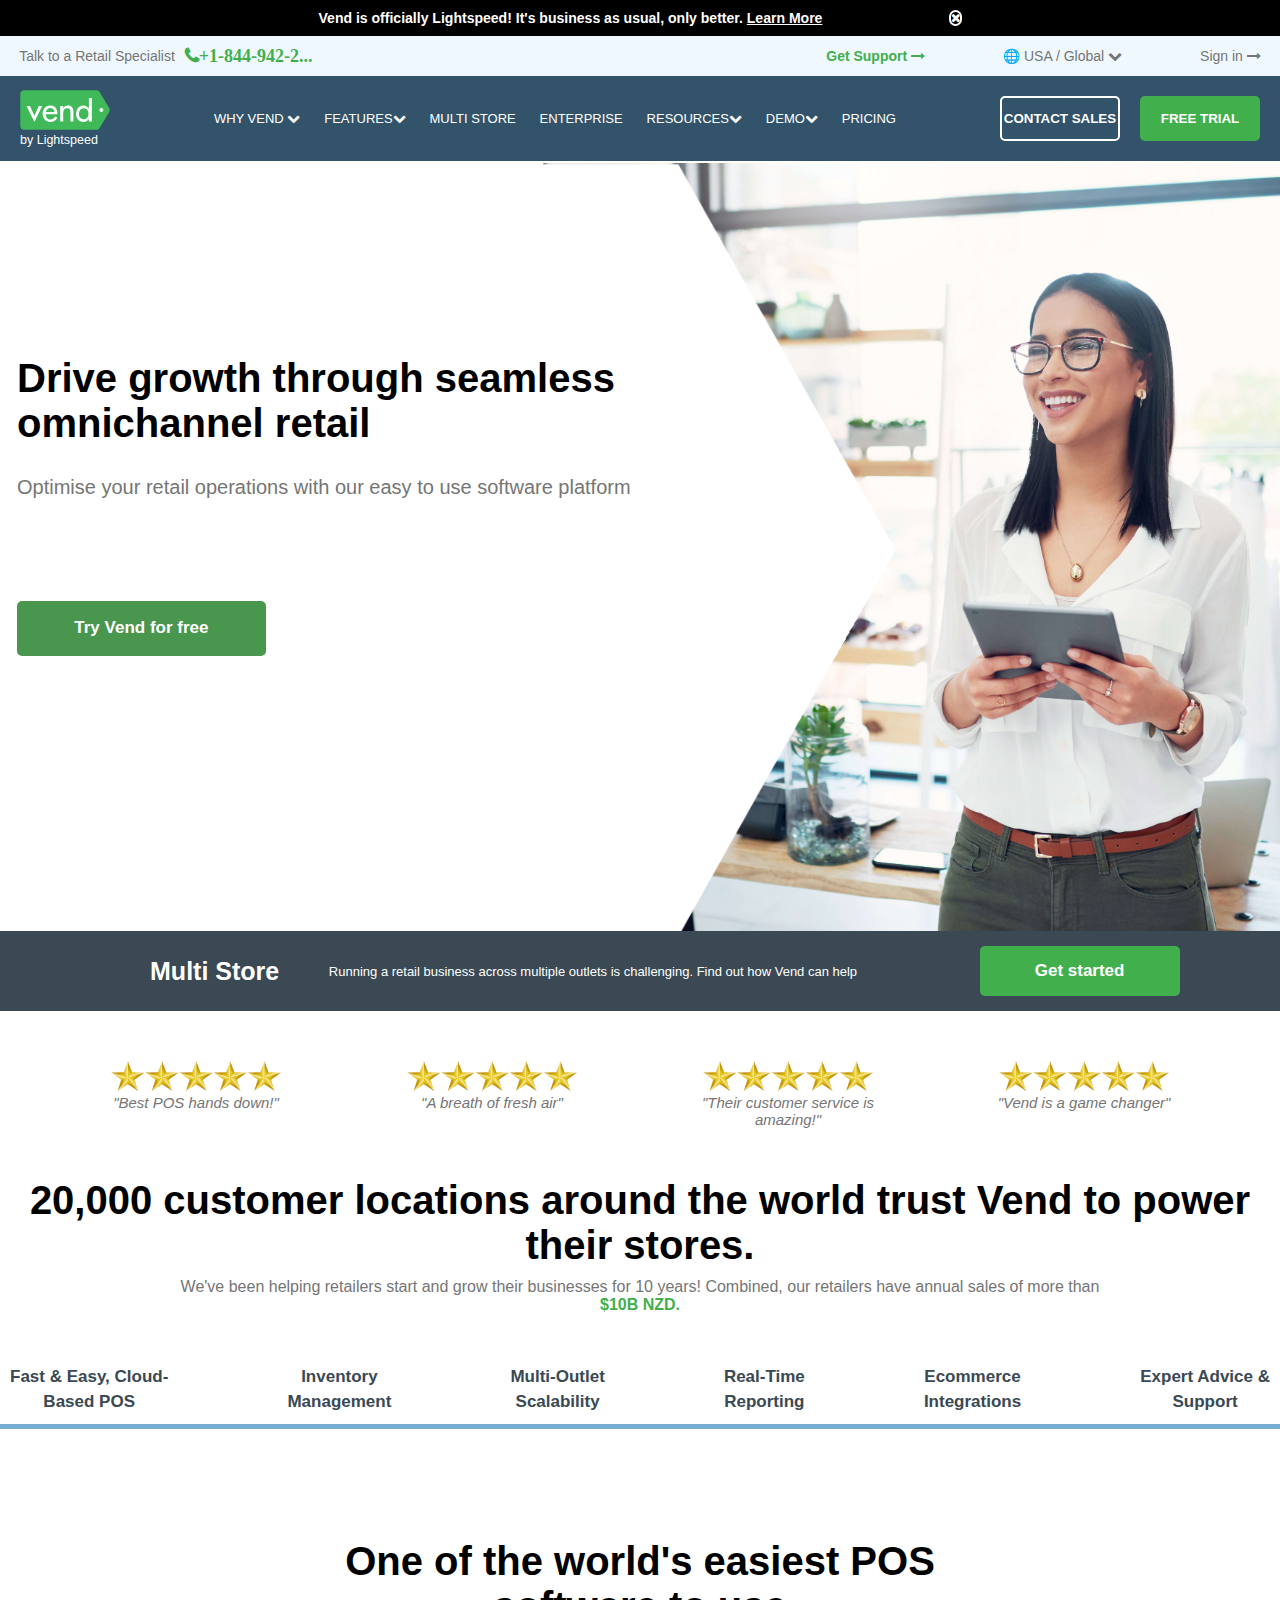
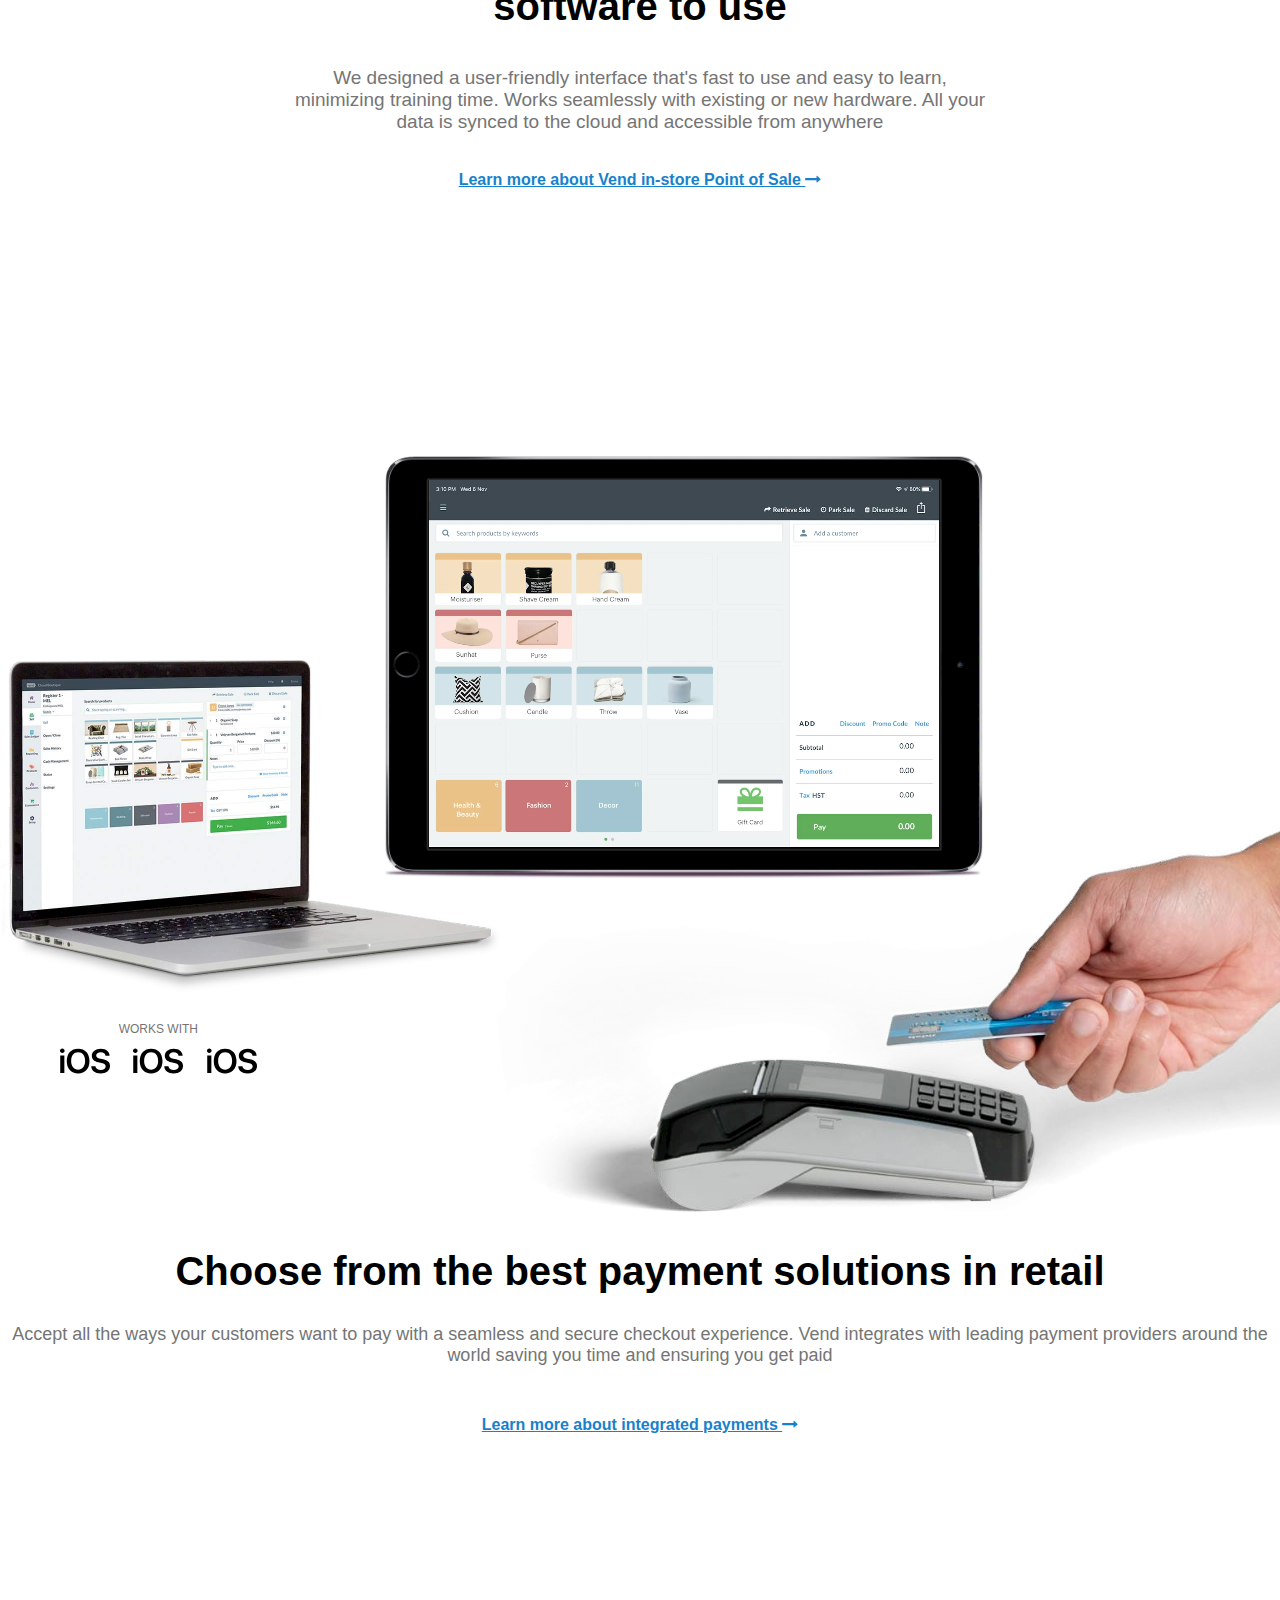
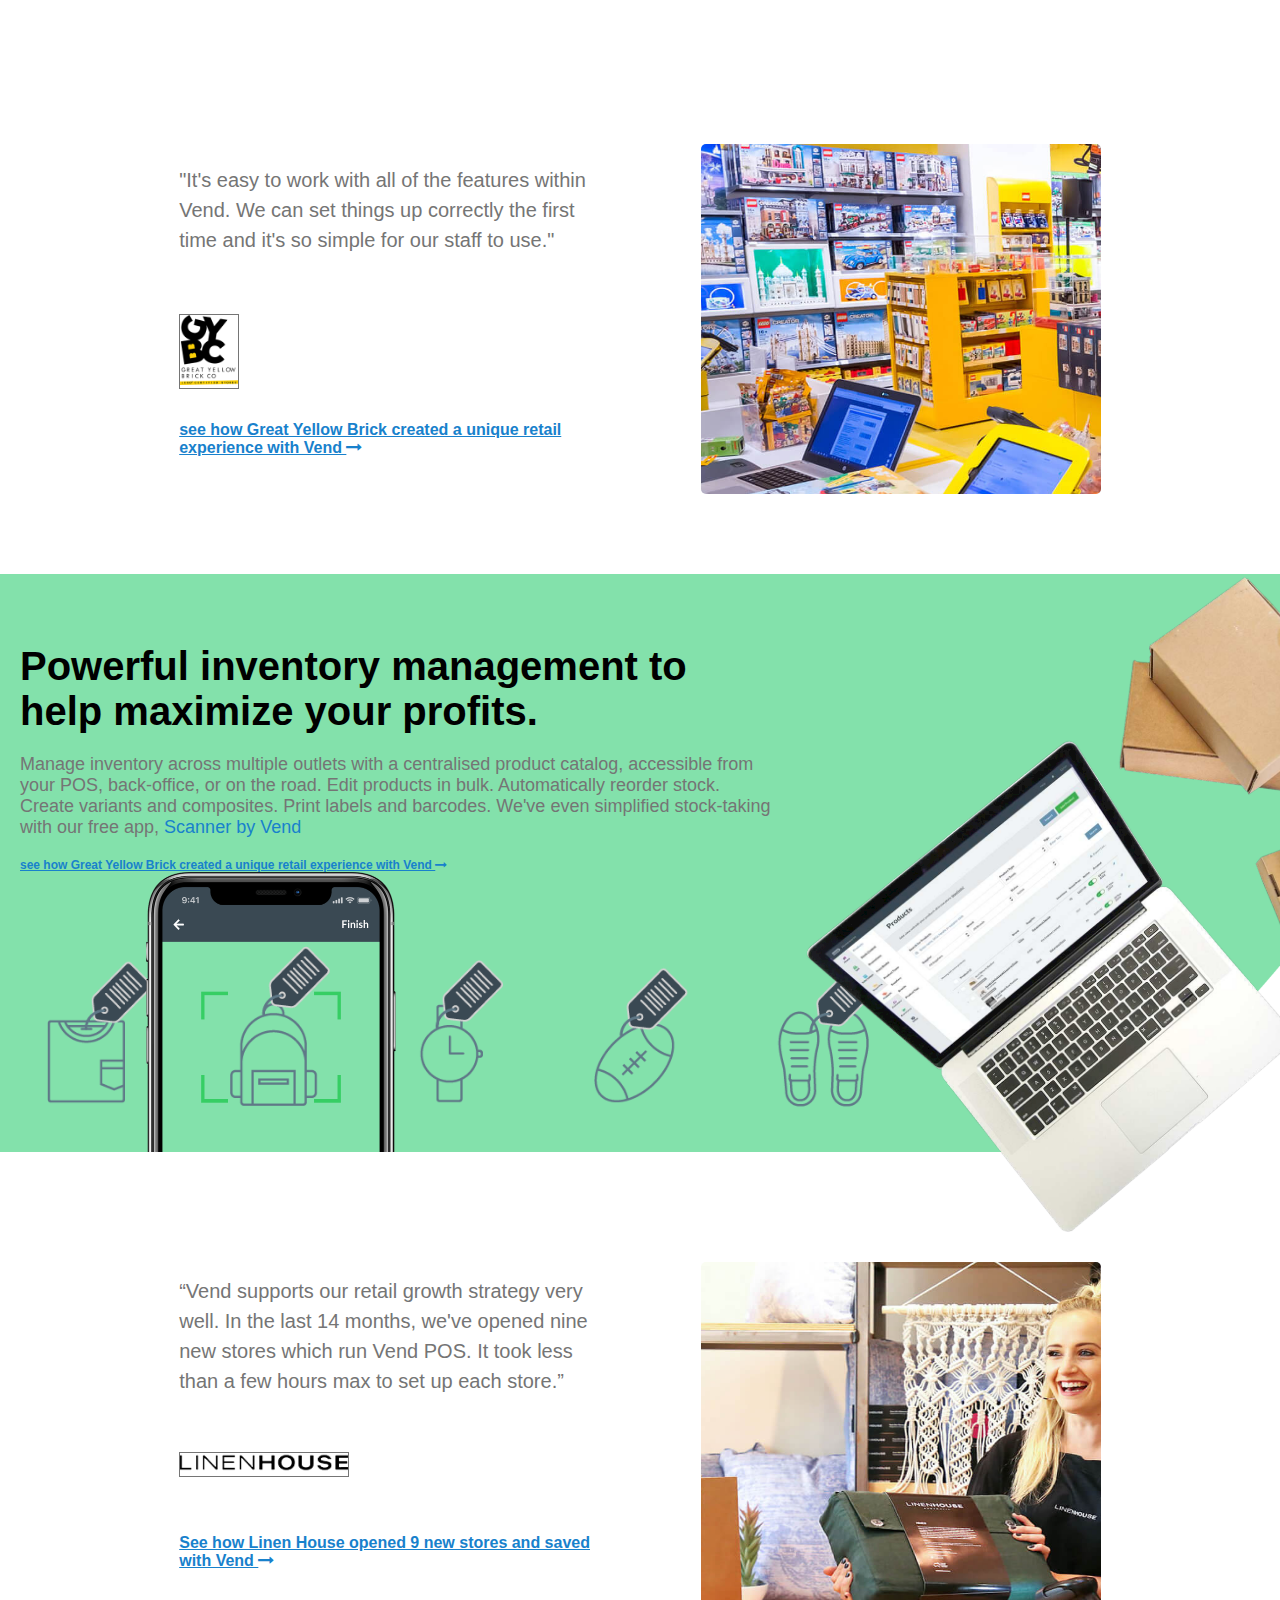
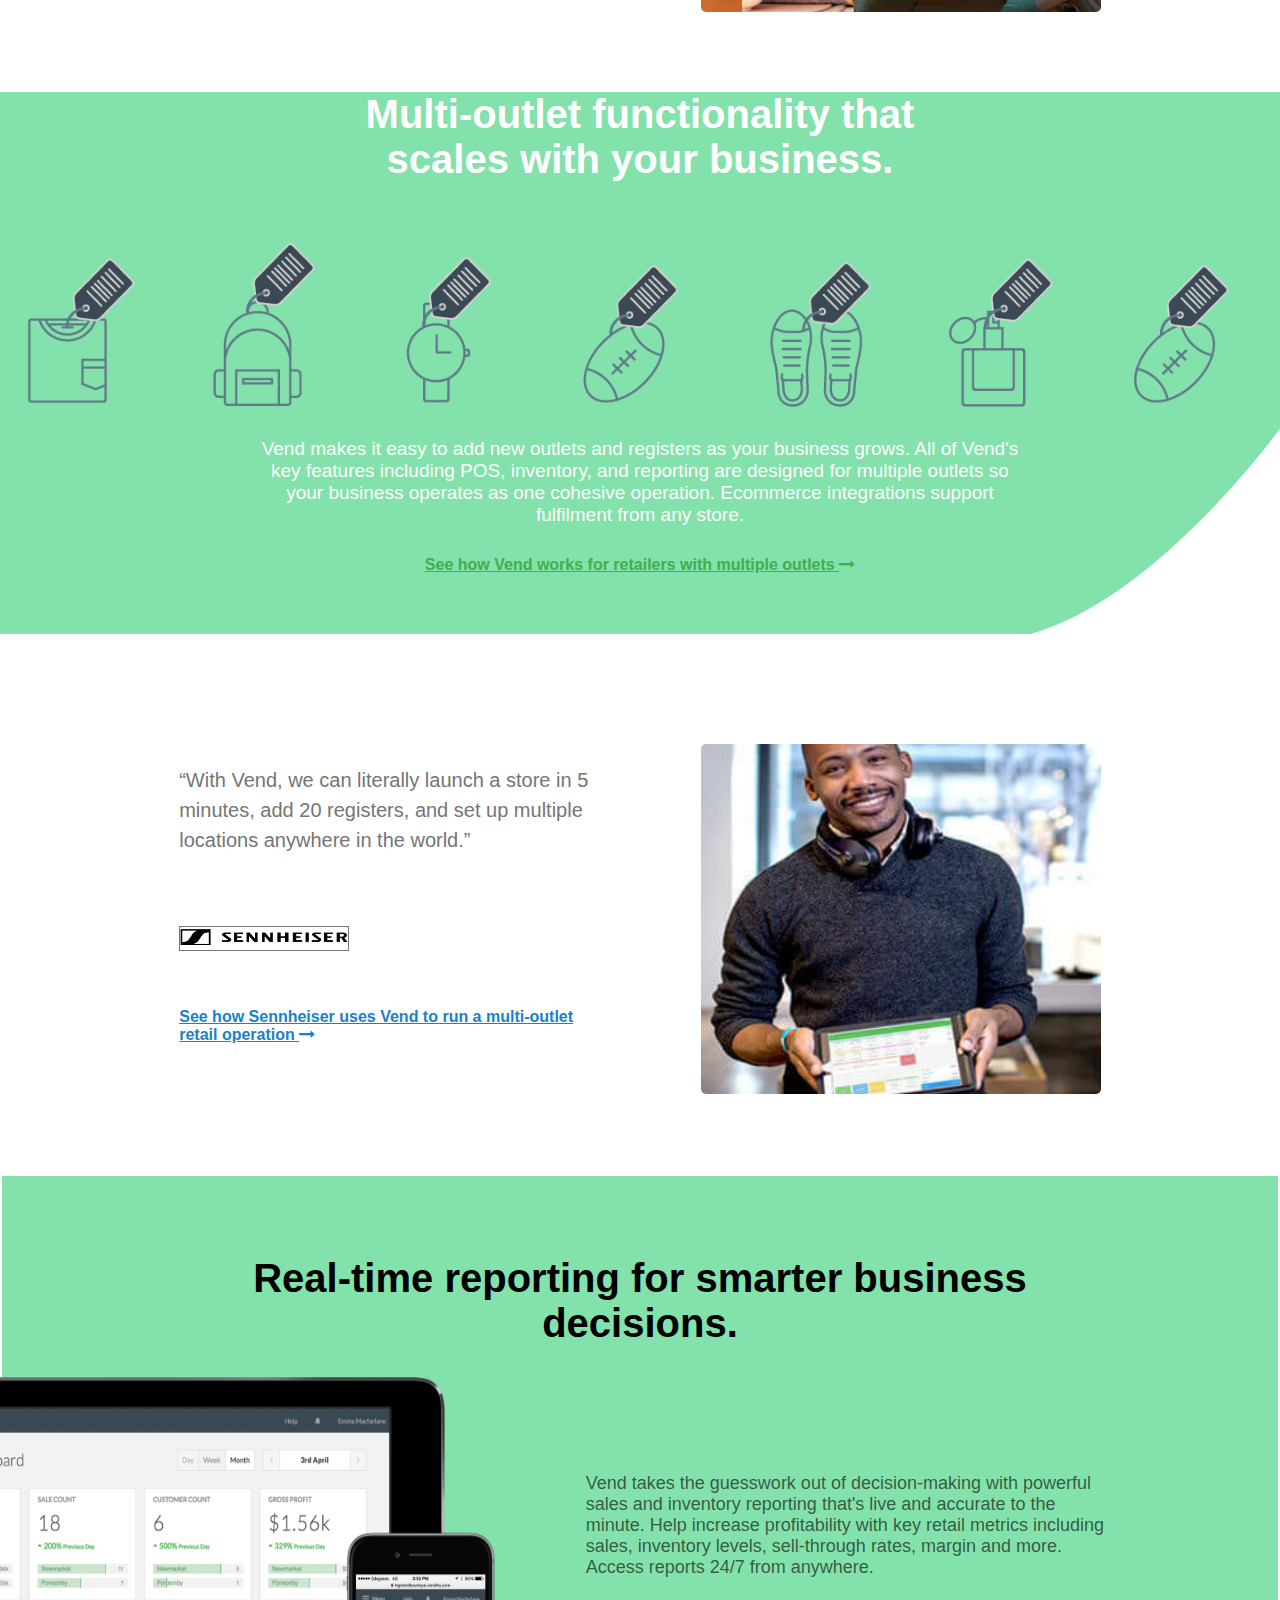
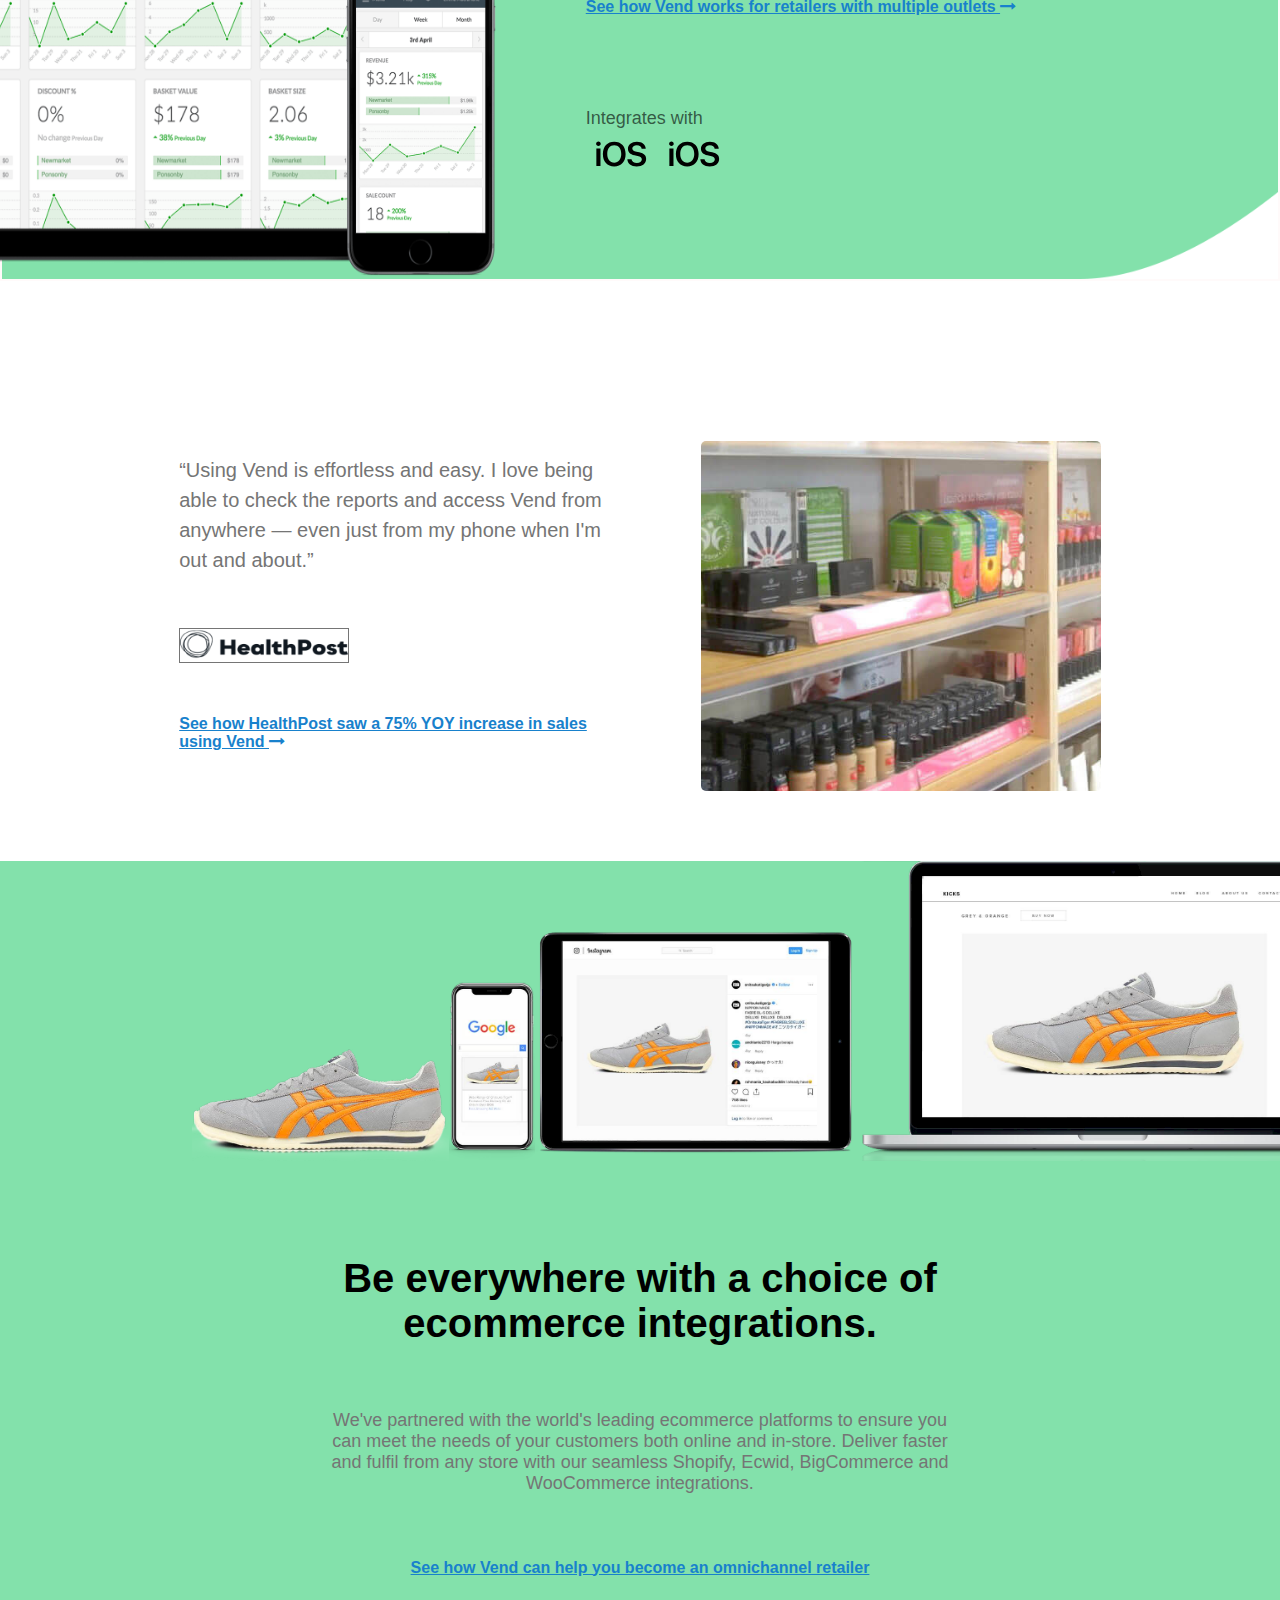
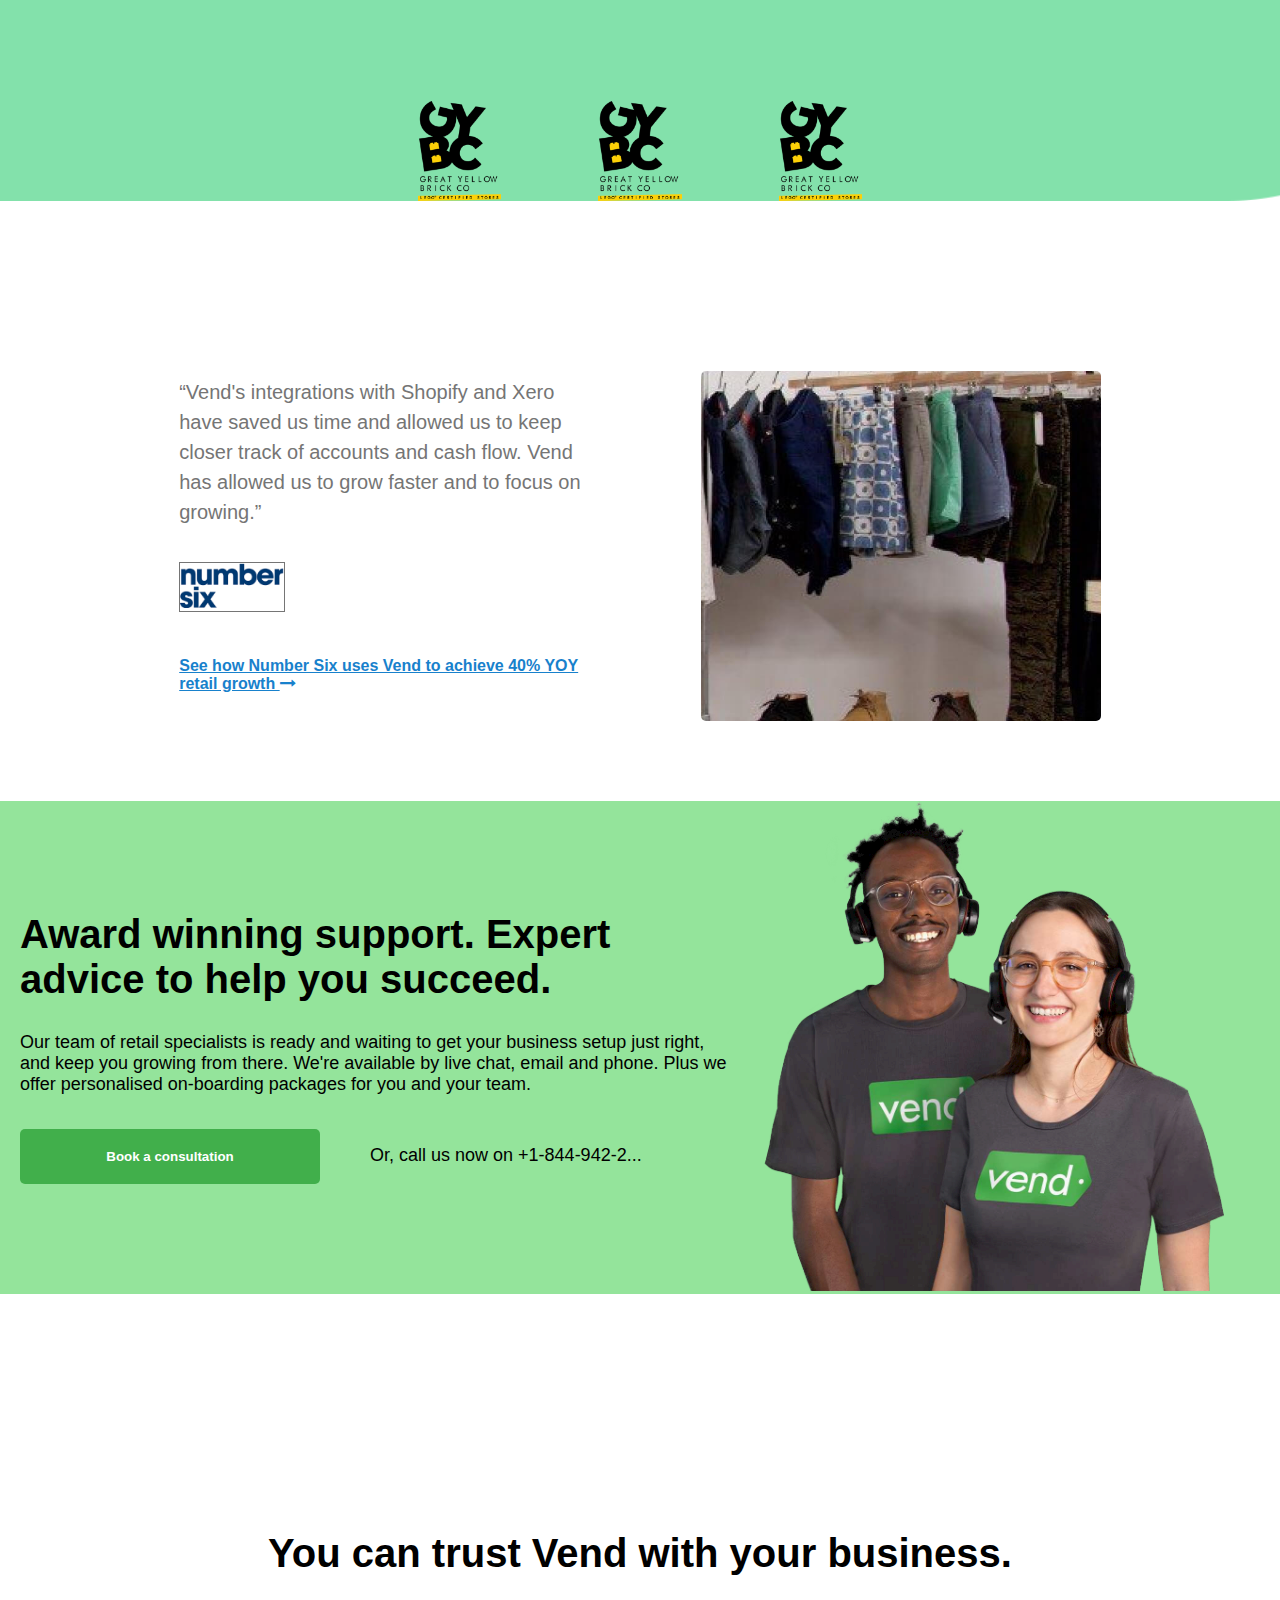
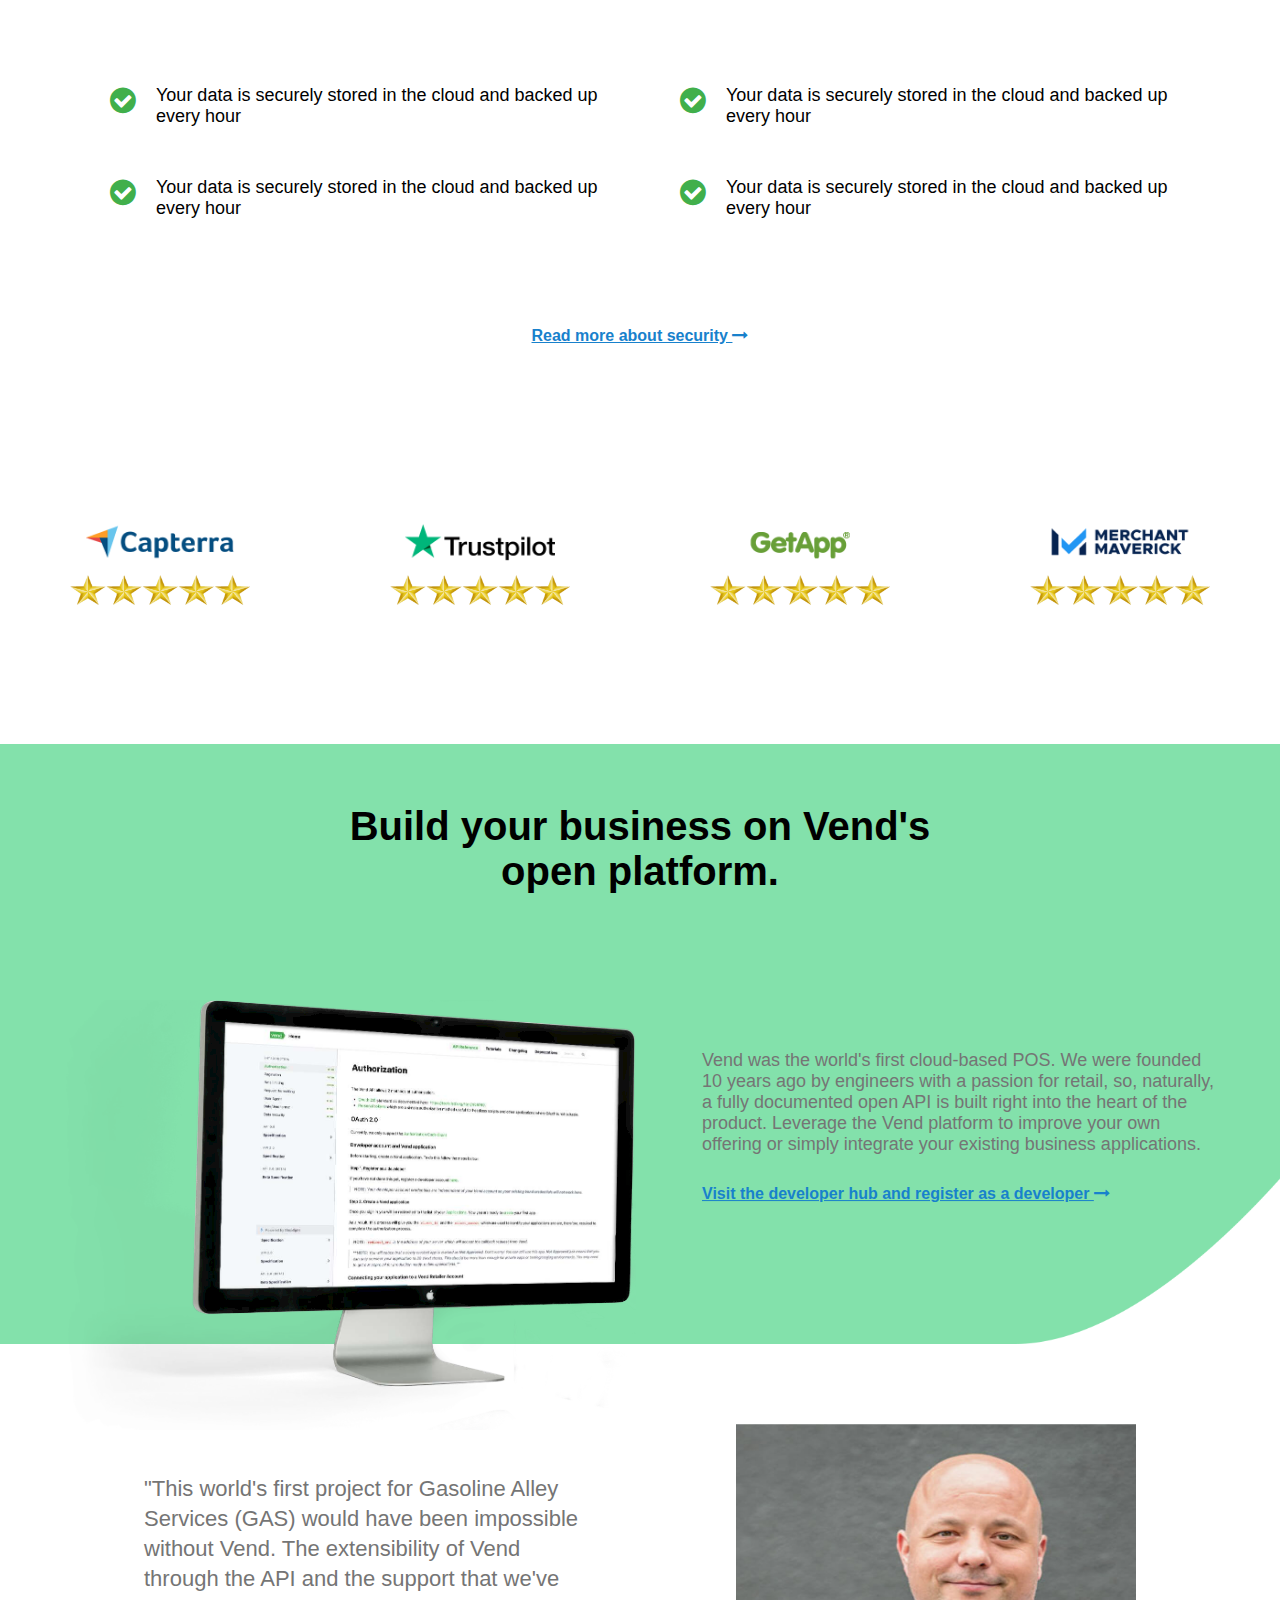
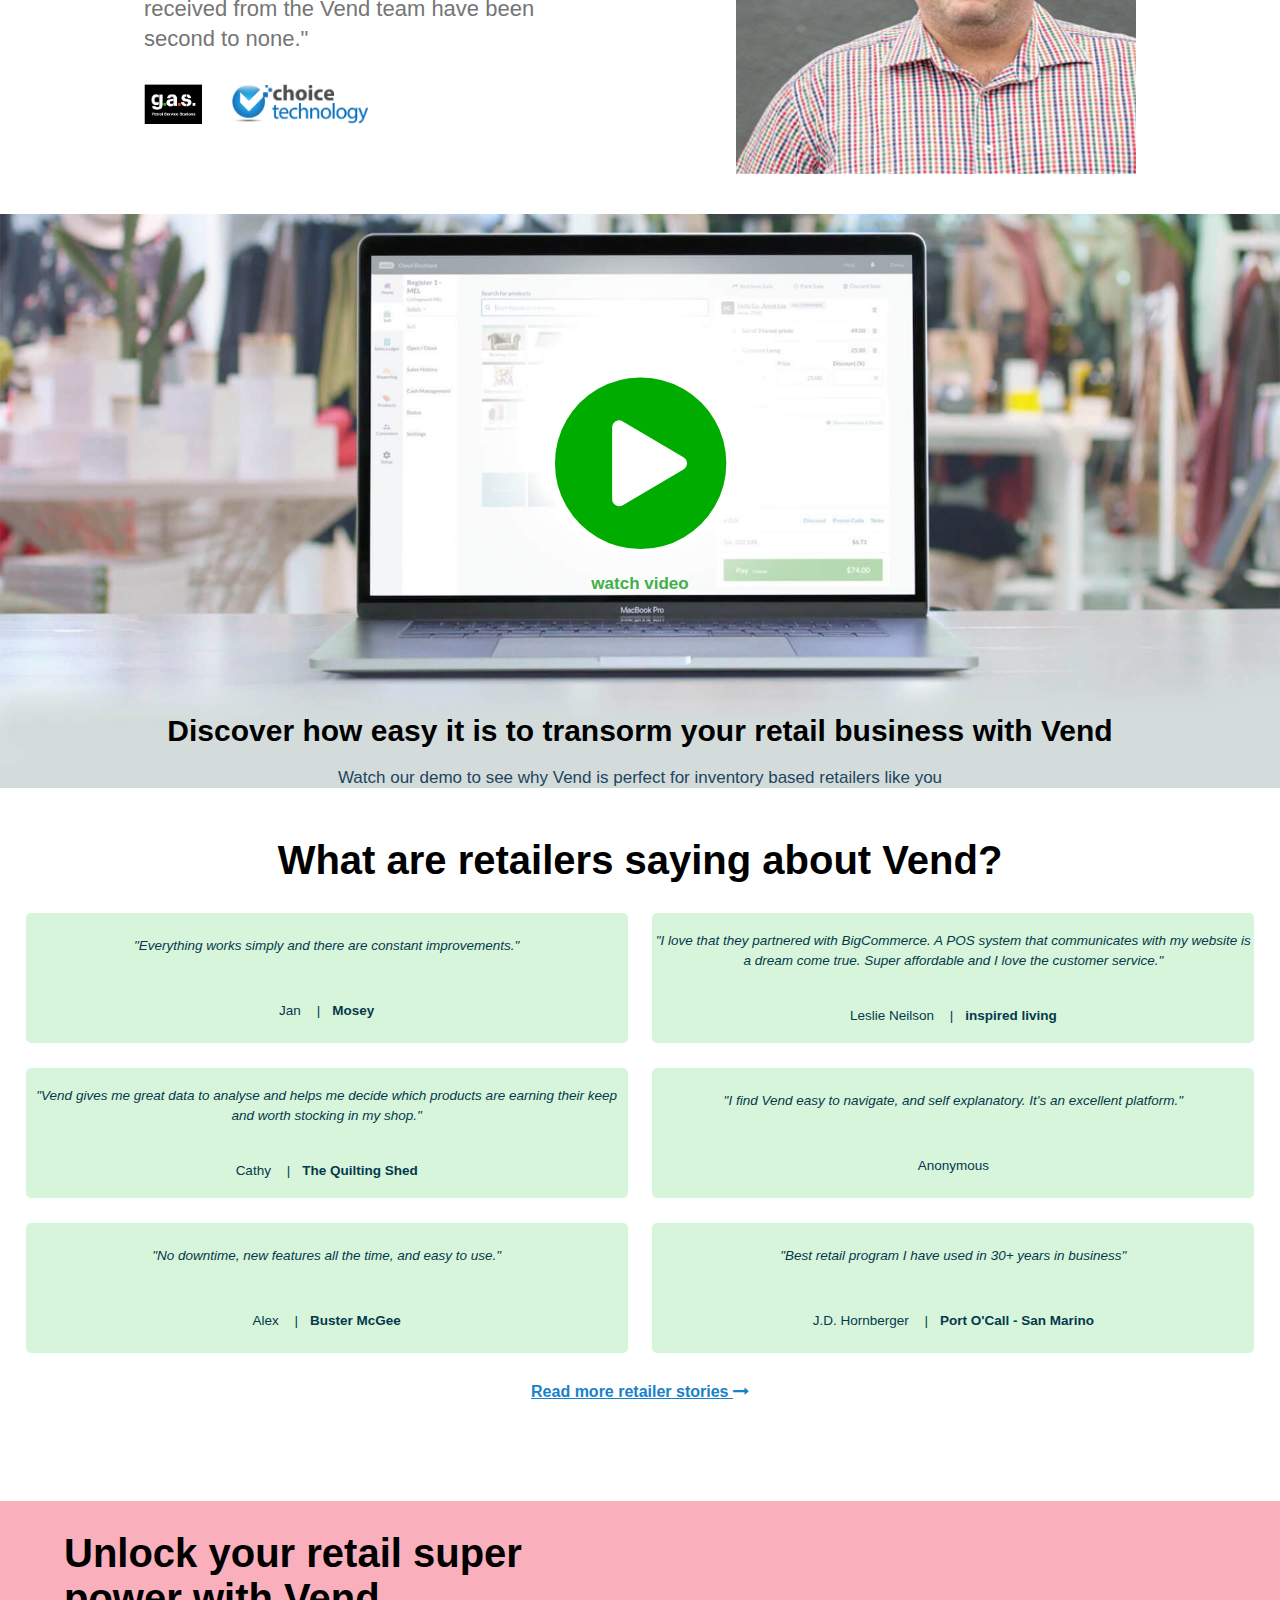
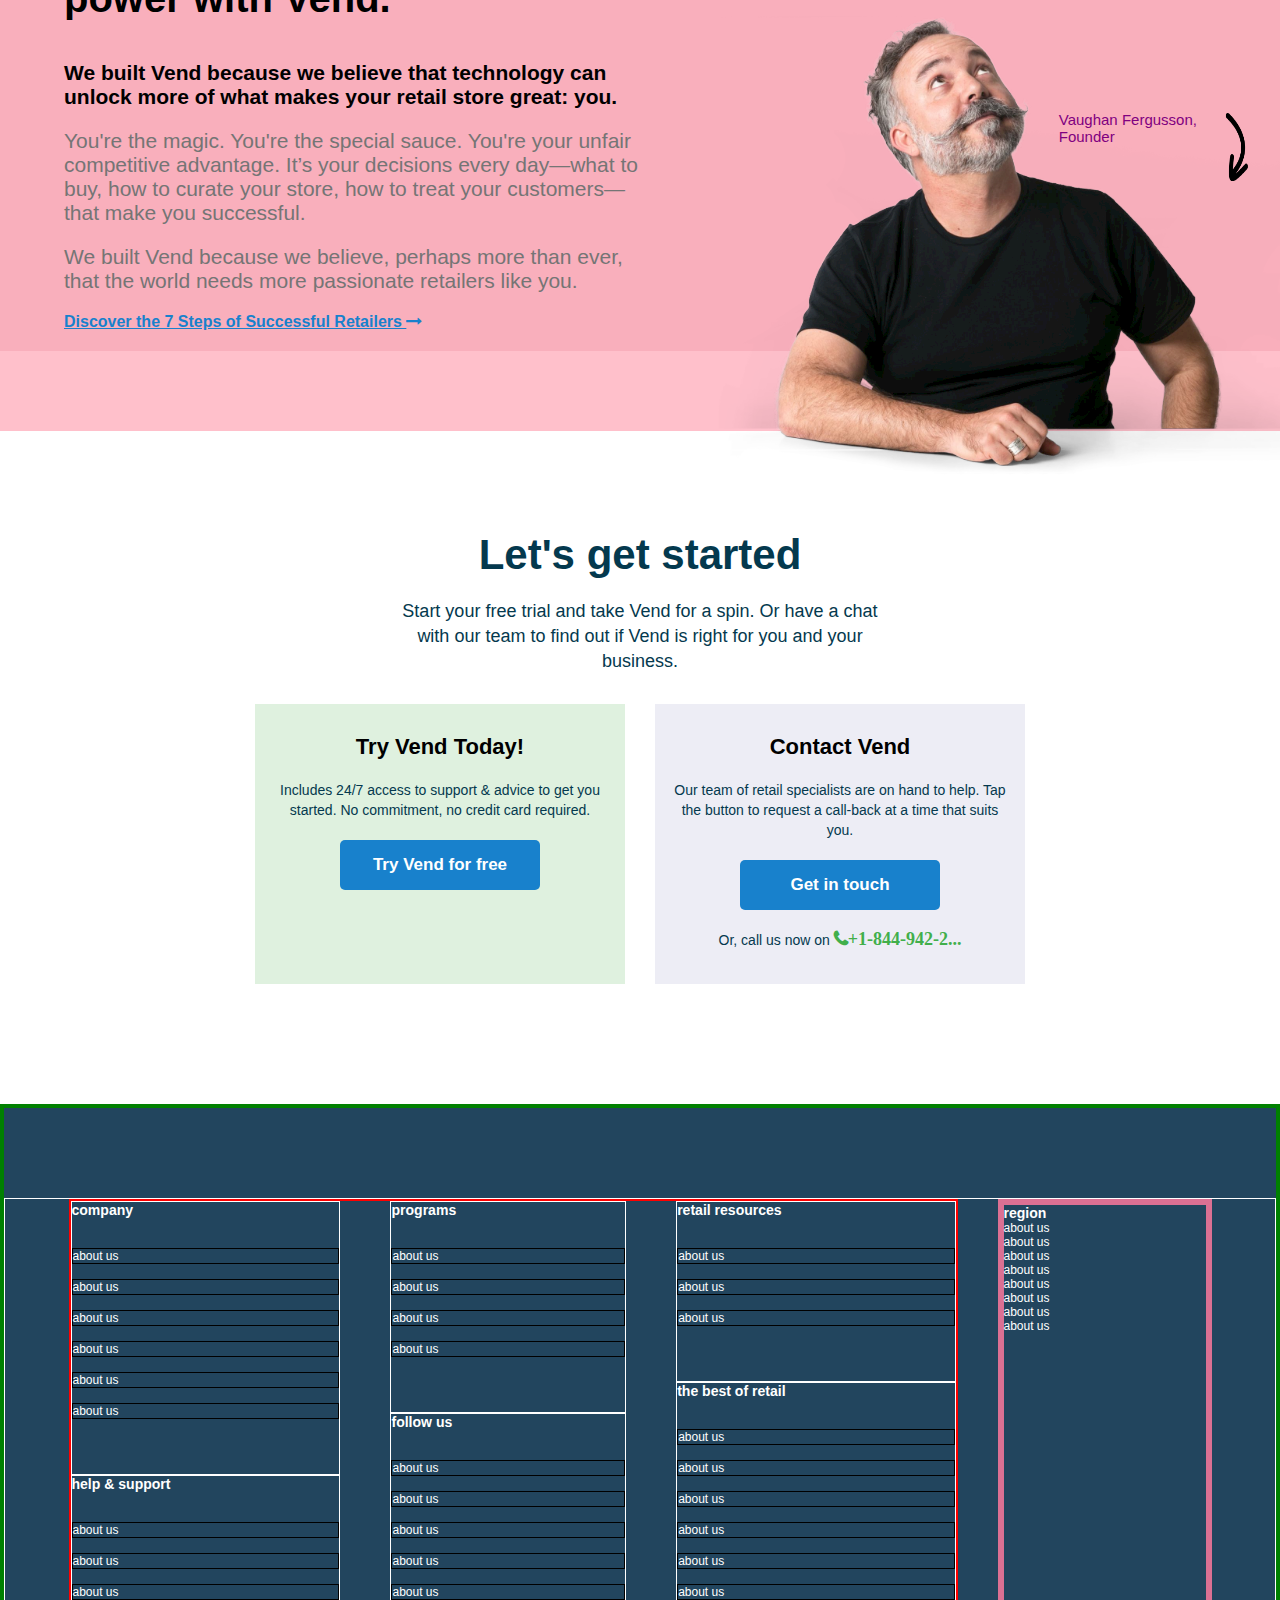
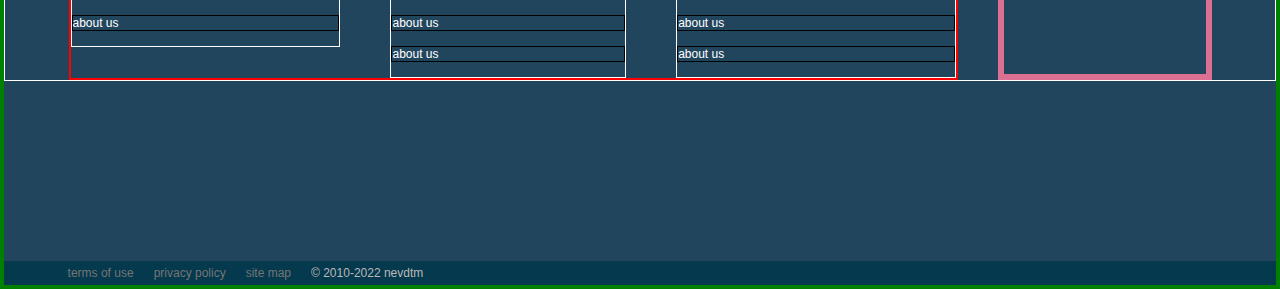
==== index.html @ 796bb03c "now commit" ====
<!DOCTYPE html>
<html>

<head>
    <meta charset="UTF-8">
    <meta name="viewport" content="width=device-width, initial-scale=1.0">

    <link rel="stylesheet" href="styles/styleMain.css">
    <link rel="stylesheet" href="styles/responsiveMain.css">
    <link rel="stylesheet" href="https://cdnjs.cloudflare.com/ajax/libs/font-awesome/4.7.0/css/font-awesome.min.css">
    <title>Don Khan | Vendhq</title>
</head>

<body>
    <main>
        <header>
            <div id="black-note">
                <div>
                    <h3> Vend is officially Lightspeed! It's business as usual, only better. <a href="https://www.vendhq.com/lightspeed">Learn More</a></h3>
                </div>
                <i class="fa fa-times" aria-hidden="true"></i>
            </div>
            <section id="head">
                <div class="head-left">
                    <p>Talk to a Retail Specialist</p>

                    <a class="call" onclick="showNumb()"><i class="fa fa-phone">+1-844-942-2...</i></a>
                </div>

                <div class="head-right">
                    <a id="get-support" href="https://support.vendhq.com/hc/en-us" target="_blank">Get
                        Support <i class="fa fa-long-arrow-right"></i></a>

                    <div>
                        <div>
                            <p id="click" onclick="reveal()">&#127760; USA / Global <i class="fa fa-chevron-down"></i>
                            </p>
                        </div>

                        <div id="choose" class="dropmenu">
                            <ul>
                                <a href="https://www.vendhq.com/?_pcc=us-zWlSkuMRUDEC"><li><span>&#127760;</span>USA/Global</li></a>
                                <li><img src="/images/icons/Flag_of_Australia.svg">Australia</li>
                                <li><img src="images/icons/Flag_of_New_Zealand.svg">New Zealand</li>
                                <li><img src="images/icons/Flag_of_South_Africa.svg">South Africa</li>
                                <li><img src="images/icons/Flag_of_the_United_Kingdom.svg">United Kingdom</li>
                                <li><span><i class="fa fa-globe"></i></span> Asia</li>
                            </ul>
                        </div>
                    </div>
                    <a href="https://secure.vendhq.com/signin/?_ga=2.86472664.1552073229.1653922252-1351299249.1653922252"
                        target="_blank" class="sign-in">Sign in <i class="fa fa-long-arrow-right"></i></a>

                </div>

            </section>

            <nav>
                <div id="nav-main">
                    <a href="#" class="logo-space">
                        <div>
                            <img src="images/icons/Vend_(software)_logo.svg" alt="logo" class="logo" height="40px">
                            <p class="logo-p">by Lightspeed</p>
                        </div>
                    </a>

                    <div id="nav-middle">
                        <ul>
                            <div>
                                <div>
                                    <li id="nav-drop" onclick="openNav1()">why vend <i
                                            class="fa fa-chevron-down rotate"></i></li>
                                </div>

                                <div id="nav-list-1" class="nav-drop-list">
                                    <h3>benefits</h3>
                                    <ol>
                                        <li>Why Choose Vend</li>
                                        <li>The 7 steps to Retail Success</li>
                                        <li>Customer Case Studies</li>
                                    </ol>

                                    <h3>your business type</h3>
                                    <ol>
                                        <li>Fashion Boutiques</li>
                                        <li>Homeware stores</li>
                                        <li>Sports & Outdoors</li>
                                        <li>All Business Types</li>
                                    </ol>
                                </div>
                            </div>

                            <div>
                                <div>
                                    <li id="nav-drop" onclick="openNav2()">features<i class="fa fa-chevron-down"></i>
                                    </li>
                                </div>
                                <div id="nav-list-2" class="nav-drop-list-2">
                                    <ol>
                                        <li>Why Choose Vend</li>
                                        <li>The 7 steps to Retail Success</li>
                                        <li>Customer Case Studies</li>
                                    </ol>
                                </div>
                            </div>
                            <li>multi store</li>
                            <li>enterprise</li>
                            <div>
                                <div>
                                    <li id="nav-drop" onclick="openNav3()">resources<i class="fa fa-chevron-down"></i>
                                    </li>
                                </div>
                                <div id="nav-list-3" class="nav-drop-list-3">
                                    <ol>
                                        <li>Why Choose Vend</li>
                                        <li>The 7 steps to Retail Success</li>
                                        <li>Customer Case Studies</li>
                                    </ol>
                                </div>
                            </div>
                            <div>
                                <div>
                                    <li id="nav-drop" onclick="openNav4()">demo<i class="fa fa-chevron-down"></i></li>
                                </div>
                                <div id="nav-list-4" class="nav-drop-list-4">
                                    <ol>
                                        <li>Why Choose Vend</li>
                                        <li>The 7 steps to Retail Success</li>
                                        <li>Customer Case Studies</li>
                                    </ol>
                                </div>
                            </div>
                            <li>pricing</li>
                        </ul>
                    </div>

                    <div id="nav-right">
                        <a href="https://www.vendhq.com/contact-sales"><button id="contact-sales-btn">contact
                                sales</button></a>

                        <a href="https://www.vendhq.com/signup"><button id="free-trial">free trial</button></a>
                        <span id="menu" onclick="revealMenu()">
                            <p><span>menu</span><i class="fa fa-bars"></i></p></i>
                        </span>
                    </div>
                </div>

                <div class="menu-hide" id="menu-list">
                    <ul>
                        <div class="overide-menu-drop">
                            <div>
                                <li class="menu-sub-heads" onclick="openMenu1()">why vend <i
                                        class="fa fa-chevron-down rotate"></i></li>
                            </div>

                            <div id="menu-list-1" class="menu-drop-list">
                                <h3>benefits</h3>
                                <ol>
                                    <a href="https://www.vendhq.com/why-choose-vend">
                                        <li>Why Choose Vend</li>
                                    </a>
                                    <a href="https://www.vendhq.com/retail-success">
                                        <li>The 7 steps to Retail Success</li>
                                    </a>
                                    <a href="https://www.vendhq.com/customers">
                                        <li>Customer Case Studies</li>
                                    </a>
                                </ol>

                                <h3 class="mini-sub-head-second">your business type</h3>
                                <ol>
                                    <a href="https://www.vendhq.com/examples/fashion-boutique-pos">
                                        <li>Fashion Boutiques</li>
                                    </a>
                                    <a href="https://www.vendhq.com/examples/homeware-and-gift-shop-pos">
                                        <li>Homeware stores</li>
                                    </a>
                                    <a href="https://www.vendhq.com/examples/sports-and-outdoors-pos">
                                        <li>Sports & Outdoors</li>
                                    </a>
                                    <a href="https://www.vendhq.com/examples">
                                        <li>All Business Types</li>
                                    </a>
                                </ol>
                            </div>
                        </div>

                        <div class="overide-menu-drop">
                            <div>
                                <li class="menu-sub-heads" onclick="openMenu2()">features<i
                                        class="fa fa-chevron-down"></i>
                                </li>
                            </div>
                            <div id="menu-list-2" class="menu-drop-list-2">
                                <ol>
                                    <li>Features overview</li>
                                    <li>point-of-sale</li>
                                    <li>inventory management</li>
                                    <li>reporting and insights</li>
                                    <li>hardware</li>
                                    <li>payments</li>
                                    <li>apps</li>
                                    <li>ecommerce</li>
                                    <li>customer management</li>
                                    <li>Award winning support</li>
                                    <li>scanner</li>
                                    <li>security</li>
                                    <li>product updates</li>
                                    <li>marketing and loyalty</li>
                                </ol>
                            </div>
                        </div>
                        <li class="menu-sub-heads">multi store</li>
                        <li class="menu-sub-heads">enterprise</li>
                        <div class="overide-menu-drop">
                            <div>
                                <li class="menu-sub-heads" onclick="openMenu3()">resources<i
                                        class="fa fa-chevron-down"></i>
                                </li>
                            </div>
                            <div id="menu-list-3" class="menu-drop-list-3">
                                <h3>support & training</h3>
                                <ol>
                                    <li>help center</li>
                                    <li>help videos</li>
                                </ol>

                                <h3 class="mini-sub-head-second">retail resources</h3>
                                <ol>
                                    <li>vend blog</li>
                                    <li>all resources</li>
                                    <li>guides & <span>e</span>Books</li>
                                    <li>insights & reports</li>
                                    <li>articles</li>
                                    <li>webinars</li>
                                    <li>videos</li>
                                </ol>
                            </div>
                        </div>
                        <div class="overide-menu-drop">
                            <div>
                                <li class="menu-sub-heads" onclick="openMenu4()">demo<i class="fa fa-chevron-down"></i>
                                </li>
                            </div>
                            <div id="menu-list-4" class="menu-drop-list-4">
                                <h3>see vend in action</h3>
                                <ol>
                                    <li>demo video</li>
                                    <li>book <span>a</span> consultation</li>
                                </ol>

                                <h3 class="mini-sub-head-second">getting started</h3>
                                <ol>
                                    <li>how to get started</li>
                                    <li>on-boarding services</li>
                                    <li>find <span>a</span> local expert</li>
                                </ol>
                            </div>
                        </div>
                        <li class="menu-sub-heads">pricing</li>
                    </ul>
                </div>

            </nav>
        </header>

        <section id="S1">
            <div id="S1-left">
                <img src="images/green card.png" alt="logo" class="tag">

                <div id="S1-writeup">
                    <div>
                        <h1 class="sub-heading">Drive growth through seamless omnichannel retail</h1>
                        <p>Optimise your retail operations with our easy to use software platform</p>
                    </div>

                    <div>
                        <a href="https://www.vendhq.com/signup"><button id="signin-btn">Try Vend for free</button></a>
                    </div>
                </div>
            </div>

            <div id="S1-right">
                <img src="images/vend-homepage-2.jpg" alt="Happy worker">
            </div>

        </section>

        <section id="S2">
            <div id="S2-1">
                <div id="S2-1-left">
                    <h1><span class="hide1">Optimise your</span> Multi Store <span class="hide1">operation</span></h1>
                    <p>Running a retail business across multiple outlets is challenging. Find out how Vend can help<span
                            class="hide1"> your business increase efficiency and profitability</span></p>
                </div>

                <div id="S2-1-right">
                    <a href="https://www.vendhq.com/multi-store-pos"><button>Get started</button></a>
                </div>
            </div>

            <div id="S2-2">
                <div class="comment">
                    <a>
                        <img src="images/star rating 1.png">
                        <h3>"Best POS hands down!"</h3>
                    </a>
                </div>

                <div class="comment">
                    <a>
                        <img src="images/star rating 1.png">
                        <h3>"A breath of fresh air"</h3>
                    </a>
                </div>

                <div class="comment">
                    <a>
                        <img src="images/star rating 1.png">
                        <h3>"Their customer service is amazing!"</h3>
                    </a>
                </div>

                <div class="comment">
                    <a>
                        <img src="images/star rating 1.png">
                        <h3>"Vend is a game changer"</h3>
                    </a>
                </div>
            </div>

            <div id="S2-3">
                <h1 class="sub-heading">20,000 customer locations around the world trust Vend to power their stores.
                </h1>
                <h4>We've been helping retailers start and grow their businesses for 10 years! Combined, our retailers
                    have annual sales of more than <span>$10B NZD.</span></h4>
            </div>

            <div id="S2-4">
                <ul id="fast-link">
                    <li class="shortcut"><a href="#S3"><span class="hide2">Fast &#38; easy, cloud- <br> based
                            </span>POS</a></li>
                    <li class="shortcut"><a href="#S6">inventory <span class="hide2"><br>management </span></a></li>
                    <li class="shortcut"><a href="#Third">Multi-outlet<span class="hide2"> <br> scalability</span> </a>
                    </li>
                    <li class="shortcut"><a href="#Forth"><span class="hide2">real-time <br></span> reporting</a></li>
                    <li class="shortcut"><a href="#S10">ecommerce <span class="hide2"><br> integrations</span></a></li>
                    <li class="shortcut"><a href="#S12"><span class="hide2">expert advice &#38; <br> </span>support</a>
                    </li>
                </ul>
            </div>
        </section>

        <section id="S3">
            <div>
                <h1 class="sub-heading">One of the world's easiest POS software to use</h1>
                <p>We designed a user-friendly interface that's fast to use and easy to learn, minimizing training time.
                    Works seamlessly with existing or new hardware. All your data is synced to the cloud and accessible
                    from
                    anywhere</p>
                <a class="blue-link" href="https://www.vendhq.com/tour/point-of-sale">Learn more about Vend in-store
                    Point of Sale <i class="fa fa-long-arrow-right"></i></a>
            </div>
        </section>

        <section id="S4">
            <div class="laptop">
                <img height="fit-content" width="500px" src="images/POS-Image2-macbook_200109_001520.svg">
                <div id="comp">
                    <p>WORKS WITH</p>
                    <div>
                        <img class="sponsors" src="/images/icons/Ios-02.svg">
                        <img class="sponsors" src="/images/icons/Ios-02.svg">
                        <img class="sponsors" src="/images/icons/Ios-02.svg">
                    </div>
                </div>
            </div>
            <div class="i-pad">
                <video height="fit-content" width="600px" loop autoplay
                    src="videos/POS-Video_200109_001521.mp4"></video>
                <img height="fit-content" width="600px" src="/images/POS-Image1-ipad_200109_001520.svg">
            </div>
        </section>

        <section id="S5">
            <article id="S5-1">
                <img class="pos" src="images/Step1-Image2-payments.svg">
                <h1 class="sub-heading">Choose from the best payment solutions in retail</h1>
                <p>Accept all the ways your customers want to pay with a seamless and secure checkout experience.
                    Vend integrates with leading payment providers around the world saving you time and ensuring you get
                    paid
                </p>
                <a class="blue-link" href="https://www.vendhq.com/tour/accept-payments"> Learn more about integrated
                    payments <i class="fa fa-long-arrow-right"></i></a>
            </article>

            <section class="patrons">
                <article class="patrons-top">
                    <div class="patrons-info">
                        <p class="patrons-p">
                            "It's easy to work with all of the features within Vend.
                            We can set things up correctly the first time and it's so simple for our staff to use."
                        </p>
                        <div class="patrons-span">
                            <a class="yellow-img-link" href="https://www.vendhq.com/customers/great-yellow-brick"><img
                                    src="images/icons/Great-Yellow-Brick-Co-logo_200109_002110.png" height="70px"
                                    width="60px" alt="yellow-brick-logo">
                            </a>
                            <a class="blue-link" href="#">see how Great Yellow Brick created a unique retail experience
                                with
                                Vend
                                <i class="fa fa-long-arrow-right"></i></a>
                        </div>
                    </div>

                    <div class="patrons-image">
                        <a href="https://www.vendhq.com/customers/great-yellow-brick"><img class="yellow-img"
                                src="images/Great-Yellow-Brick-photo_200109_002110.jpg" alt="yellow-brick"
                                height="300px" width="400px"></a>
                    </div>
                </article>
            </section>
        </section>

        <section id="S6">
            <div class="abov">
                <div id="S6-1">
                    <h1 class="sub-heading">Powerful inventory management to help maximize your profits.</h1>
                    <p>Manage inventory across multiple outlets with a centralised product catalog, accessible from your
                        POS, back-office, or on the road. Edit products in bulk. Automatically reorder stock. Create
                        variants and composites. Print labels and barcodes. We've even simplified stock-taking with our
                        free
                        app, <a href="https://www.vendhq.com/scanner">Scanner by Vend</a></p>

                    <a class="blue-link" href="#">see how Great Yellow Brick created a unique retail experience with
                        Vend
                        <i class="fa fa-long-arrow-right"></i></a>

                    <div class="scanning">
                        <img src="images/Inventory-Image2-scanner_200109_003117.png" height="280px" width="250px"
                            class="phon-snap">
                        <img src="images/illustration slider.png" height="250px" width="100%" class="scrol">
                    </div>
                </div>
                <div id="S6-2">
                    <img src="images/Inventory-Image1-macbook_200109_003117.svg" alt="" height="660px" width="700px">
                </div>
            </div>
        </section>

        <section class="patrons">
            <div class="patrons-top hide3">
                <article class="patrons-info">
                    <p class="patrons-p">
                        “Vend supports our retail growth strategy very well. In the last 14 months, we've opened nine
                        new stores
                        which run Vend POS. It took less than a few hours max to set up each store.”
                    </p>
                    <div class="patrons-span">
                        <a class="patrons-img-link" href="https://www.vendhq.com/customers/great-yellow-brick"><img
                                src="images/icons/Linen-House-logo_200109_002930.png" height="20px" width="200px"
                                alt="yellow-brick-logo">
                        </a>

                        <a class="blue-link" href="#">See how Linen House opened 9 new stores and saved with Vend <i
                                class="fa fa-long-arrow-right"></i></a>
                    </div>

                </article>

                <article class="patrons-image">
                    <a href="#"><img src="images/Linen-House-photo_200109_003018.jpg" height="300px" width="400px"></a>
                </article>
            </div>

            <div id="Third" class="patrons-bottom">
                <div class="abov2">
                    <h1 class="sub-heading">Multi-outlet functionality that scales with your business.</h1>
                    <img src="images/illustration slider.png">
                    <p>Vend makes it easy to add new outlets and registers as your business grows. All of
                        Vend's key
                        features including POS, inventory, and reporting are designed for multiple outlets so your
                        business
                        operates as one cohesive operation. Ecommerce integrations support fulfilment from any store.
                    </p>
                    <a class="green-link" href="https://www.vendhq.com/multi-store-pos">See how Vend works for retailers
                        with
                        multiple outlets <i class="fa fa-long-arrow-right"></i> </a>
                </div>
            </div>
        </section>

        <section class="patrons">
            <div class="patrons-top hide3">
                <article class="patrons-info">

                    <p class="patrons-p">
                        “With Vend, we can literally launch a store in 5 minutes, add 20 registers, and set up multiple
                        locations anywhere in the world.”
                    </p>
                    <div class="patrons-span">
                        <a class="patrons-img-link" href="https://www.vendhq.com/customers/great-yellow-brick"><img
                                src="images/icons/sennheiser-logo.png" height="20px" width="200px"
                                alt="yellow-brick-logo">
                        </a>
                        <a class="blue-link" href="#">See how Sennheiser uses Vend to run a multi-outlet retail
                            operation <i class="fa fa-long-arrow-right"></i></a>
                    </div>
                </article>

                <article class="patrons-image">
                    <a href=""><img src="images/Sennheiser-photo_200109_003018.jpg" height="300px" width="400px"></a>
                </article>
            </div>

            <div id="Forth" class="S8-bottom">
                <div class="abov3">
                    <h1 class="sub-heading">Real-time reporting for smarter business decisions.</h1>
                    <article class="report">
                        <div class="report-img">
                            <img src="images/Reporting-Image1-dashboard.png" height="500px" width="800px">
                        </div>
                        <div class="report-com">
                            <div>
                                <p class="rep-p">Vend takes the guesswork out of decision-making with powerful sales and
                                    inventory
                                    reporting
                                    that's
                                    live and accurate to the minute. Help increase profitability with key retail metrics
                                    including
                                    sales, inventory levels, sell-through rates, margin and more. Access reports 24/7
                                    from
                                    anywhere.
                                </p>
                                <a class="blue-link" href="https://www.vendhq.com/multi-store-pos">See how Vend works
                                    for
                                    retailers with multiple outlets <i class="fa fa-long-arrow-right"></i> </a>
                            </div>
                            <div class="sub-intergrates">
                                <p>Integrates with</p>
                                <div>
                                    <img class="sponsors" src="/images/icons/Ios-02.svg">
                                    <img class="sponsors" src="/images/icons/Ios-02.svg">
                                </div>
                            </div>
                        </div>
                    </article>
                </div>
            </div>
        </section>

        <div>
            <section class="patrons">
                <div class="patrons-top hide3">
                    <article class="patrons-info">
                        <p class="patrons-p">
                            “Using Vend is effortless and easy. I love being able to check the reports and access Vend
                            from anywhere — even just from my phone when I'm out and about.”
                        </p>
                        <div class="patrons-span">
                            <a class="patrons-img-link" href="https://www.vendhq.com/customers/great-yellow-brick"><img
                                    src="images/icons/HealthPost-logo.png" height="30px" width="200px"
                                    alt="yellow-brick-logo">
                            </a>
                            <a class="blue-link" href="#">See how HealthPost saw a 75% YOY increase in sales using Vend
                                <i class="fa fa-long-arrow-right"></i></a>
                        </div>

                    </article>

                    <article class="patrons-image">
                        <a href=""><img src="images/HealthPost-photo.jpg" height="300px" width="400px"></a>
                    </article>
                </div>
            </section>
        </div>

        <section id="S10">
            <div class="abov4">
                <div class="ecommerce">
                    <img class="E-item sh" height="115px" src="images/Ecommerce-Image1-shoe.svg" alt="">
                    <img class="E-item ph" height="180px" src="images/Ecommerce-Image2-iphone.svg" alt="">
                    <img class="E-item ta" height="230px" src="images/Ecommerce-Image3-ipad.svg" alt="">
                    <img class="E-item la" height="300px" src="images/Ecommerce-Image4-macbook.svg" alt="">
                </div>
                <div class="S10-middle">
                    <h1 class="sub-heading">Be everywhere with a choice of ecommerce integrations.</h1>
                    <p>We've partnered with the world's leading ecommerce platforms to ensure you can meet the needs of
                        your
                        customers both online and in-store. Deliver faster and fulfil from any store with our seamless
                        Shopify, Ecwid, BigCommerce and WooCommerce integrations.</p>
                    <a class="blue-link" href="#">See how Vend can help you become an omnichannel retailer </a>
                </div>
                <div class="S10-bottom">
                    <img height="100px" src="images/icons/Great-Yellow-Brick-Co-logo_200109_002110.png">
                    <img height="100px" src="images/icons/Great-Yellow-Brick-Co-logo_200109_002110.png"
                        id="woo-commerce">
                    <img height="100px" src="images/icons/Great-Yellow-Brick-Co-logo_200109_002110.png"
                     id="ecwid">
                </div>
            </div>

        </section>

        <div id="S11">
            <section class="patrons">
                <div class="patrons-top hide3">
                    <article class="patrons-info">
                        <p class="patrons-p">
                            “Vend's integrations with Shopify and Xero have saved us time and allowed us to keep closer
                            track of accounts and cash flow. Vend has allowed us to grow faster and to focus on
                            growing.”
                        </p>
                        <div class="patrons-span">
                            <a class="num-six-img-link" href="https://www.vendhq.com/customers/great-yellow-brick"><img
                                    src="images/icons/Number-Six-logo.png" height="45px" width="120px"
                                    alt="yellow-brick-logo">
                            </a>
                            <a class="blue-link" href="#">See how Number Six uses Vend to achieve 40% YOY retail growth
                                <i class="fa fa-long-arrow-right"></i></a>
                        </div>
                    </article>

                    <article class="patrons-image">
                        <a href=""><img src="images/Number-Six-photo.jpg" height="300px" width="400px"></a>
                    </article>
                </div>
            </section>
        </div>

        <section id="S12">
            <div class="S12-left">
                <h1 class="sub-heading">Award winning support. Expert advice to help you succeed.</h1>
                <p>Our team of retail specialists is ready and waiting to get your business setup just right, and keep
                    you growing from there. We're available by live chat, email and phone. Plus we offer personalised
                    on-boarding packages for you and your team.</p>
                <div id="book">
                    <button class="book-btn">Book a consultation</button>
                    <p>Or, call us now on <span>+1-844-942-2...</span></p>
                </div>

            </div>
            <div class="S12-right">
                <img src="/images/Support-Image1-team.svg" height="490px" width="650px">
            </div>
        </section>

        <section id="S13">
            <div class="S13-top">
                <h1 class="sub-heading">You can trust Vend with your business.</h1>

                <ul class="trust-grid">
                    <li class="trust-reasons"><i class="fa fa-check-circle"></i> Your data is securely stored in the
                        cloud and backed up every hour</li>
                    <li class="trust-reasons"><i class="fa fa-check-circle"></i> Your data is securely stored in the
                        cloud and backed up every hour</li>
                    <li class="trust-reasons"><i class="fa fa-check-circle"></i> Your data is securely stored in the
                        cloud and backed up every hour</li>
                    <li class="trust-reasons"><i class="fa fa-check-circle"></i> Your data is securely stored in the
                        cloud and backed up every hour</li>
                </ul>

                <a href="#" class="blue-link">Read more about security <i class="fa fa-long-arrow-right"></i></a>
            </div>

            <div class="S13-bottom">
                <ul class="list-of-other-users">
                    <li>
                        <a href="#"><img class="other-users" src="/images/Capterra_logo_home.png" alt=""></a>
                        <img class="star" src="/images/star rating 1.png" alt="">
                    </li>
                    <li>
                        <a href="#"><img class="other-users" src="/images/Trustpilot_logo_home1.png" alt=""></a>
                        <img class="star" src="/images/star rating 1.png" alt="">
                    </li>
                    <li>
                        <a href="#"><img class="other-users" src="/images/Getapp_logo_home.png" alt=""></a>
                        <img class="star" src="/images/star rating 1.png" alt="">
                    </li>
                    <li>
                        <a href="#"><img class="other-users" src="/images/Merchant-Maverick_logo_home.png" alt=""></a>
                        <img class="star" src="/images/star rating 1.png" alt="">
                    </li>
                </ul>
            </div>
        </section>

        <section id="S14">
            <div class="abov5">
                <h1 class="sub-heading">Build your business on Vend's open platform.</h1>
                <div class="S14-top-break">
                    <img src="images/Platform-Image1-api.svg" alt="" height="40%" width="570x">
                    <div>
                        <p>Vend was the world's first cloud-based POS. We were founded 10 years ago by engineers
                            with a passion for retail, so, naturally, a fully documented open API is built right
                            into the heart of the product. Leverage the Vend platform to improve your own offering
                            or simply integrate your existing business applications.</p>
                        <a class="blue-link">Visit the developer hub and register as a developer <i
                                class="fa fa-long-arrow-right"></i></a>
                    </div>
                </div>
            </div>

            <div class="S14-bottom">
                <div class="S14-bottom-left">
                    <p>"This world's first project for Gasoline Alley Services (GAS) would have been impossible without
                        Vend. The extensibility of Vend through the API and the support that we've received from the
                        Vend team have been second to none."</p>
                    <div>
                        <img src="/images/GAS-logo.png" height="40px">
                        <img src="/images/Choice-Technology-logo.png" class="CT-logo" height="40px">
                    </div>
                </div>
                <img src="images/GAS-photo.jpg" class="gas-photo" alt="gas-photo" height="350px" width="400px">
            </div>
        </section>

        <section id="S15">
            <div class="S15-top" onclick="playAdd()">
                <div id="play-vid">
                    <i id="play-btn" class="fa fa-play-circle"></i>
                    <p>watch video</p>
                </div>
                <div class="play-text">
                    <h1>Discover how easy it is to transorm your retail business with Vend</h1>
                    <p>Watch our demo to see why Vend is perfect for inventory based retailers like you</p>
                </div>
            </div>
            <div class="S15-vid-mid">
                <video height="400px" controls src="videos/Vend Demo Video 2.mp4" type="video/mp4"></video>
            </div>
            <div class="S15-bottom">
                <h1 class="sub-heading">What are retailers saying about Vend?</h1>
                <ul>
                    <li>
                        <p class="S15-ital-p">"Everything works simply and there are constant improvements."</p>
                        <p>Jan <span style="font-weight: 300;">|</span><span>Mosey</span></p>
                    </li>
                    <li>
                        <p class="S15-ital-p">"I love that they partnered with BigCommerce. A POS system that
                            communicates with my website
                            is a dream come true. Super affordable and I love the customer service."</p>
                        <p>Leslie Neilson <span style="font-weight: 300;">|</span><span>inspired living</span></p>
                    </li>
                    <li>
                        <p class="S15-ital-p">"Vend gives me great data to analyse and helps me decide which products
                            are earning their
                            keep and worth stocking in my shop."</p>
                        <p>Cathy <span style="font-weight: 300;">|</span><span>The Quilting Shed</span></p>
                    </li>
                    <li>
                        <p class="S15-ital-p">"I find Vend easy to navigate, and self explanatory. It's an excellent
                            platform."</p>
                        <p>Anonymous</span></p>
                    </li>
                    <li>
                        <p class="S15-ital-p">"No downtime, new features all the time, and easy to use."</p>
                        <p>Alex <span style="font-weight: 300;">|</span><span>Buster McGee</span></p>
                    </li>
                    <li>
                        <p class="S15-ital-p">"Best retail program I have used in 30+ years in business"</p>
                        <p>J.D. Hornberger <span style="font-weight: 300;">|</span><span>Port O'Call - San Marino</span>
                        </p>
                    </li>
                </ul>
                <a class="blue-link">Read more retailer stories <i class="fa fa-long-arrow-right"></i></a>
            </div>
        </section>

        <section id="S16">
            <div class="S16-top">
                <div class="unlock-your-retail">
                    <div class="unlock-left">
                        <h1 class="sub-heading">Unlock your retail super power with Vend.</h1>
                        <h4>We built Vend because we believe that technology can unlock more of what makes your retail
                            store great: you.</h4>
                        <p>You're the magic. You're the special sauce. You're your unfair competitive advantage. It’s
                            your decisions every day—what to buy, how to curate your store, how to treat your
                            customers—that make you successful.
                        </p>
                        <p>
                            We built Vend because we believe, perhaps more than ever, that the world needs more
                            passionate retailers like you.
                        </p>
                        <a class=" blue-link">Discover the 7 Steps of Successful Retailers <i class="fa fa-long-arrow-right"></i></a>
                    </div>
                    <div class="unlock-right">
                        <img src="images/Intro-Photo-Vaughan.svg" class="founder" height="100%" width="700px">
                        <figcaption>Vaughan Fergusson, Founder <img src="images/icons/curved-arrow-use.png"
                                height="70px" width="40px">
                        </figcaption>
                    </div>
                </div>
            </div>

            <div class="S16-bottom">
                <div class="S16B-top">
                    <h1 class="sub-heading">Let's get started</h1>
                    <p>Start your free trial and take Vend for a spin. Or have a chat with our team to find out if Vend
                        is right for you and your business.
                    </p>
                </div>
                <div class="S16B-bottom">
                    <div class="con1">
                        <h2>Try Vend Today!</h2>
                        <p>Includes 24/7 access to support & advice to get you started. No commitment, no credit card
                            required.</p>
                        <a href="#"><button>Try Vend for free</button></a>
                    </div>
                    <div class="con2">
                        <h2>Contact Vend</h2>
                        <p>Our team of retail specialists are on hand to help. Tap the button to request a call-back at
                            a time that suits you.</p>
                        <a href="#"><button>Get in touch</button></a>
                        <p>Or, call us now on <a class="call" onclick="showNumb()"><i
                                    class="fa fa-phone">+1-844-942-2...</i></a></p>
                    </div>
                </div>
            </div>
        </section>

        <footer>
            <div class="top-footer">
                <div class="TF-left">
                    <div class="qq">
                        <div class="TF-items" id="D1">
                            <h3 class="remove-D3">company</h3>
                            <ul>
                                <li>about us</li>
                                <li>about us</li>
                                <li>about us</li>
                                <li>about us</li>
                                <li>about us</li>
                                <li>about us</li>
                            </ul>
                        </div>
                        <div class="TF-items">
                            <h3>help & support</h3>
                            <ul>
                                <li>about us</li>
                                <li>about us</li>
                                <li>about us</li>
                                <li>about us</li>
                            </ul>
                        </div>
                    </div>
                    <div class="qq">
                        <div class="TF-items" id="D2">
                            <h3 class="remove-D3">programs</h3>
                            <ul>
                                <li>about us</li>
                                <li>about us</li>
                                <li>about us</li>
                                <li>about us</li>
                            </ul>
                        </div>
                        <div class="TF-items">
                            <h3>follow us</h3>
                            <ul>
                                <li>about us</li>
                                <li>about us</li>
                                <li>about us</li>
                                <li>about us</li>
                                <li>about us</li>
                                <li>about us</li>
                                <li>about us</li>
                            </ul>
                        </div>
                    </div>
                    <div class="qq">
                        <div class="TF-items" id="D3">
                            <h3 class="remove-D3">retail resources</h3>
                            <ul>
                                <li>about us</li>
                                <li>about us</li>
                                <li>about us</li>
                            </ul>
                        </div>
                        <div class="TF-items">
                            <h3>the best of retail</h3>
                            <ul>
                                <li>about us</li>
                                <li>about us</li>
                                <li>about us</li>
                                <li>about us</li>
                                <li>about us</li>
                                <li>about us</li>
                                <li>about us</li>
                                <li>about us</li>
                            </ul>
                        </div>
                    </div>
                </div>
                <div class="TF-right">
                    <h3>region</h3>
                    <ul>
                        <li>about us</li>
                        <li>about us</li>
                        <li>about us</li>
                        <li>about us</li>
                        <li>about us</li>
                        <li>about us</li>
                        <li>about us</li>
                        <li>about us</li>
                    </ul>
                </div>
            </div>
            <div id="bottom-footer">
                <a href="https://www.vendhq.com/terms-of-use">terms of use</a>
                <a href="https://www.vendhq.com/privacy-policy">privacy policy</a>
                <a href="#">site map</a>
                <p>© 2010-2022 nevd<span>tm</span></p>
            </div>
        </footer>
    </main>
</body>
<script src="scripts/functions.js"></script>

</html>
---- styles/styleMain.css ----
#black-note {
  background-color: black;
  color: white;
  height: fit-content;
  padding: 10px;
  display: flex;
  text-align: center;
  align-items: center;
  justify-content: center;
}
#black-note div {
  display: flex;
  width: 50%;
}
#black-note a {
  color: white;
  text-decoration: underline;
}
#black-note a:link,
#black-note a:visited {
  color: snow;
}
.fa-times {
  border: 2px solid snow;
  border-radius: 20px;
}
.patrons {
  margin-top: 30px;
  display: flex;
  flex-direction: column;
  align-items: center;
}

.patrons-top {
  display: flex;
  justify-content: space-between;
  width: 72%;
  height: 350px;
  margin: 80px 0;
  position: relative;
}

.patrons-info {
  display: flex;
  flex-direction: column;
  justify-content: space-around;
  width: 46%;
}
.patrons-p {
  line-height: 30px;
  font-size: 20px;
}

.patrons-span {
  display: flex;
  flex-direction: column;
  height: 50%;
  justify-content: space-around;
}
.patrons-img-link {
  width: 40%;
  border: 1px solid;
}
.patrons-image {
  overflow: hidden;
  border-radius: 5px;
}
.patrons-image img {
  height: 100%;
  transform: scale(1.3);
  background-position: top;
}

.patrons-bottom {
  color: white;
  width: 100%;
  display: flex;
  height: fit-content;
}

.patrons-bottom h1 {
  width: 50%;
  text-align: center;
}
.patrons-bottom p {
  width: 60%;
  color: white;
  font-size: 19px;
  text-align: center;
}
#Third{
  display: flex;
  align-items: center;
  justify-content: center;
}
.abov2 {
  background-image: url(/Untitled-2.png);
  background-position: center;
  background-size: cover;
  display: flex;
  flex-direction: column;
  align-items: center;
 }
.abov2 a{
  margin: 30px 0 60px 0;
}

* {
  margin: 0;
  padding: 0;
  box-sizing: border-box;
}
li {
  list-style: none;
}
img {
  max-width: 100%;
}
video {
  max-width: 100%;
}
button {
  border: none;
  border-radius: 5px;
  color: white;
  font-weight: bold;
}
.sub-heading {
  font-size: 40px;
}
p {
  color: rgb(117, 117, 117);
}

/* links */
a:link,
a:visited {
  text-decoration: none;
  color: rgb(117, 117, 117);
}

a.blue-link,
a.blue-link:visited {
  text-decoration: underline;
  color: #1881cc;
  font-weight: 700;
  font-size: 16px;
  cursor: pointer;
}
a.blue-link:hover {
  color: #22455e;
}

a.green-link,
a.green-link:visited {
  text-decoration: underline;
  color: #41af4b;
  font-weight: 700;
  font-size: 16px;
}


/*  */

main {
  font-family: "Lato", Arial, Helvetica, sans-serif;
  width: 100%;
  height: fit-content;
  overflow: hidden;
  box-sizing: inherit;
  font-size: 12px;
  scroll-behavior: smooth;
}

/* Header */
header {
  display: flex;
  flex-direction: column;
  width: inherit;
  z-index: 2;
}
#head {
  background-color: aliceblue;
  height: 40px;
  padding: 0px 1.5%;
  display: flex;
  justify-content: space-between;
  align-items: center;
}
.head-left {
  display: flex;
  width: 35%;
  align-items: center;
}
.head-left p {
  color: rgb(117, 117, 117);
  margin-right: 10px;
  font-size: 14px;
}
.call i {
  color: #41af4b;
  font-weight: bold;
  font-size: 18px;
  font-style: normal;
}
.head-right {
  display: flex;
  justify-content: space-between;
  width: 35%;
  font-size: 14px;
  color: rgb(117, 117, 117);
  align-items: center;
}
#get-support {
  color: #41af4b;
  font-weight: bold;
}
#get-support:hover {
  color: #49914e;
}
#click {
  cursor: pointer;
}
#click:hover {
  color: #1881cc;
}
.dropmenu {
  visibility: hidden;
}
#choose {
  transform: translate(-20px);
  color: #ffffff;
  background-color: #3a4953;
  width: 210px;
  position: absolute;
  z-index: 9999;
}
#choose ul {
  height: 250px;
  display: flex;
  flex-direction: column;
  justify-content: space-between;
  padding: 15px;
}
#choose ul a{
  color: white;
}
#choose img {
  height: 15px;
  width: 25px;

  margin-right: 15px;
}
#choose ul span {
  font-size: 16px;
  margin-right: 20px;
}

.sign-in:hover {
  color: #1881cc;
}

/* Nav bar */
nav {
  display: flex;
  flex-direction: column;
  width: 100%;
  z-index: 999;
  height: fit-content;
  background-color: rgba(255, 255, 255, 0.473);
}
#nav-main {
  width: 100%;
  background-color: #22455eec;
  color: white;
  display: flex;
  flex-direction: row;
  justify-content: space-between;
  align-items: center;
  padding: 20px;
  height: 85px;
  font-weight: 520;
}
.logo {
  margin-top: 0px;
}

nav p {
  color: white;
  font-size: 12.5px;
}
#nav-middle {
  width: 55%;
  text-transform: uppercase;
  font-size: 13px;
}
#nav-middle ul {
  display: flex;
  justify-content: space-between;
}
#nav-drop {
  cursor: pointer;
}
.nav-drop-list,
.nav-drop-list-2,
.nav-drop-list-3,
.nav-drop-list-4 {
  visibility: hidden;
}
#nav-list-1,
#nav-list-2,
#nav-list-3,
#nav-list-4 {
  height: 65vh;
  margin-top: 20px;
  position: absolute;
  padding: 20px;
  color: black;
  width: 260px;
  transform: translate(-50px);
  background-color: #ffffff;
  display: flex;
  flex-direction: column;
  border-bottom: 3px solid black;
}
#nav-list-2 {
  height: 85vh;
}
#nav-list-3 {
  height: 80vh;
}
#nav-list-4 {
  height: 50vh;
}
#nav-list-1 li {
  border: 1px solid black;
  margin-bottom: 30px;
}

#nav-right {
  display: flex;
  justify-content: space-between;
}
#nav-right button {
  height: 45px;
  width: 120px;
  text-transform: uppercase;
}
#contact-sales-btn {
  margin-right: 20px;
  border: 2px solid white;
  background-color: transparent;
}
#contact-sales-btn:hover {
  color: #41af4b;
  background-color: #ffffff;
}
#free-trial {
  background-color: #41af4b;
}
#free-trial:hover {
  background-color: #49914e;
}
#menu {
  display: none;
}
.menu-hide {
  display: none;
}
#menu-list {
  position: relative;
  z-index: 2;
  height: 80vh;
  width: 100%;
  background-color: white;
  overflow: scroll;
  padding: 60px 20px 30px 50px;
}
.overide-menu-drop {
  display: flex;
  flex-direction: column;
  justify-content: space-between;
  width: 100%;
  height: fit-content;
}

.menu-drop-list,
.menu-drop-list-2,
.menu-drop-list-3,
.menu-drop-list-4 {
  display: none;
}
#menu-list a:link,
#menu-list a:visited {
  color: black;
}
#menu-list span {
  text-transform: lowercase;
}
.menu-sub-heads {
  font-size: 18px;
  display: flex;
  justify-content: space-between;
  margin-top: 25px;
  text-transform: uppercase;
}
#menu-list h3 {
  text-transform: uppercase;
  color: #3a4953;
  border: 1px solid;
  font-size: 15px;
  margin-bottom: 10px;
}
.mini-sub-head-second {
  margin-top: 45px;
}
#menu-list-1,
#menu-list-2,
#menu-list-3,
#menu-list-4 {
  text-transform: capitalize;
  font-size: 15px;
  line-height: 40px;
  border: 1px solid;
  padding: 45px 0;
  margin-left: 25px;
  width: 260px;
}

/**/
#S1 {
  display: flex;
  justify-content: space-evenly;
  height: 800px;
  position: relative;
  border: 2px solid white;
}
#S1-left {
  position: absolute;
  z-index: 1;
  width: 100%;
  display: flex;
  align-items: center;
}
.tag {
  height: 775px;
  width: 70%;
  filter: brightness(0) invert(1);
}
#S1-writeup {
  width: 65%;
  height: 300px;
  margin-top: -90px;
  margin-left: 15px;
  position: absolute;
  display: flex;
  flex-direction: column;
  justify-content: space-between;
}
#S1-writeup h1 {
  width: 100%;
}
#S1-writeup p {
  font-size: 20px;
  margin-top: 30px;
}
#signin-btn {
  margin-top: 70px;
  height: 55px;
  width: 30%;
  background-color: #49964e;
  color: white;
  font-size: 17px;
}
#signin-btn:hover,
#signin-btn:active {
  background-color: #41af4b;
  transition: 0.5s;
}

#S1-right img {
  transform: translateX(25%);
  height: 100%;
}

/*  */
#S2 {
  height: fit-content;
  width: 100%;
  transform: translateY(-30px);
  position: relative;
  z-index: 1;
  display: flex;
  flex-direction: column;
  justify-content: space-evenly;
  text-align: center;
}
#S2-1 {
  height: 80px;
  display: flex;
  align-items: center;
  justify-content: space-around;
  background-color: #3a4953;
  color: white;
  padding: 0 5%;
}
#S2-1-left {
  display: flex;
  align-items: center;
  justify-content: space-evenly;
  width: 70%;
}
#S2-1-left h1 {
  font-size: 25px;
}
.hide1 {
  display: none;
}
#S2-1-left p {
  color: #ffffff;
  font-size: 13px;
}
#S2-1-right button {
  background-color: #41af4b;
  height: 50px;
  width: 200px;
  font-size: 17px;
  cursor: pointer;
}

#S2-2 {
  display: flex;
  justify-content: space-evenly;
  align-items: baseline;
  flex-wrap: nowrap;
  width: 100%;
}
.comment {
  display: flex;
  flex-direction: column;
  align-items: center;
  text-align: center;
  font-style: italic;
  color: rgb(117, 117, 117);
  margin-top: 50px;
}
.comment h3 {
  width: 200px;
  font-weight: 300;
  font-size: 15px;
}
.comment img {
  height: 30px;
  width: 170px;
}

#S2-3 {
  margin-top: 50px;
  display: flex;
  flex-direction: column;
  align-items: center;
}

#S2-3 h4 {
  color: rgb(117, 117, 117);
  font-size: 16px;
  padding-top: 10px;
  font-weight: 300;
  width: 75%;
}
#S2-3 h4 span {
  color: #41af4b;
  font-weight: bold;
}

#S2-4 {
  margin-top: 50px;
}

#fast-link {
  display: flex;
  justify-content: space-between;
  padding: 0 10px 10px 10px;
  border-bottom: 5px solid #79acd1;
  font-size: 17px;
}
.shortcut {
  display: flex;
  align-items: center;
  justify-content: center;
}
.shortcut a {
  color: #3a4953;
  line-height: 25px;
  font-weight: 550;
  text-transform: capitalize;
}
.shortcut a:hover {
  color: #41af4b;
}

/*  */
#S3 {
  display: flex;
  justify-content: center;
  margin-top: 80px;
}
#S3 div {
  height: 250px;
  width: 50%;
  display: flex;
  flex-direction: column;
  align-items: center;
  text-align: center;
  justify-content: space-between;
}
#S3 p {
  width: 110%;
  font-size: 19px;
  text-align: center;
  color: rgb(117, 117, 117);
}

#S4 {
  margin-top: 50px;
  display: flex;
  align-items: center;
  position: relative;
  height: 100vh;
  padding-bottom: 50px;
}
.laptop {
  display: flex;
  flex-direction: column;
  align-self: flex-end;
}

#comp {
  display: flex;
  flex-direction: column;
  margin: 30px 0 0 50px;
  align-self: start;
  align-items: center;
}

.sponsors {
  height: 50px;
  width: 70px;
}

.i-pad {
  position: absolute;
  margin-left: 30%;
  display: flex;
  align-items: center;
  justify-content: center;
}
.i-pad video {
  padding: 45px;
  position: absolute;
}

#S5 {
  display: flex;
  flex-direction: column;
  height: max-content;
}
#S5-1 {
  height: 55vh;
  display: flex;
  flex-direction: column;
  align-items: center;
}
#S5-1 img {
  height: 500px;
  width: 900px;
  margin-top: -390px;
  transform: translateX(34%);
}

#S5-1 p {
  margin-top: 30px;
  font-size: 18px;
  text-align: center;
  margin-bottom: 50px;
}
.yellow-img-link {
  width: 60px;
  border: 1px solid;
}

#S6 {
  display: flex;
  position: relative;
  background-image: url(/Untitled-2.png);
  background-position: center;
  background-size: cover;
  background-repeat: no-repeat;
}
.abov {
  position: relative;
  display: flex;
}
#S6-1 {
  /* clip-path: ellipse(100% 100% at 10% 20%); */
  padding-top: 70px;
  padding-left: 20px;
}
#S6-1 h1,
#S6-1 p {
  width: 60%;
  margin-bottom: 20px;
}
#S6-1 p {
  font-size: 18px;
}
#S6-1 p a {
  color: #1881cc;
  cursor: pointer;
}
#S6-1 p a:hover {
  text-decoration: underline;
}
#S6-1 a {
  margin-bottom: 50px;
}
#S6-1 .blue-link {
  font-size: 12px;
}
.scanning {
  display: flex;
  position: relative;
  align-items: center;
}
.phon-snap {
  margin-left: 10%;
  z-index: 1;
  position: relative;
}
.scrol {
  position: absolute;
}
#S6-2 {
  position: absolute;
  transform: translate(107%);
}

.S8-bottom {
  width: 100%;
  height: fit-content;
  display: flex;
  position: relative;
  margin-bottom: 50px;
}
.abov3 {
  border: 2px solid snow;
  background-image: url(/Untitled-2.png);
  background-position: center;
  background-size: cover;
  display: flex;
  flex-direction: column;
  width: 100%;
  align-items: center;
  padding-top: 80px;
}

.abov3 h1 {
  width: 65%;
  text-align: center;
}
.report {
  display: flex;
  margin-top: 30px;
  align-items: center;
  transform: translateX(-13%);
}
.report-com {
  position: relative;
  width: 50%;
  height: 400px;
  margin-left: 7vw;
  display: flex;
  flex-direction: column;
  justify-content: space-around;
}
.report-com p {
  color: rgba(0, 0, 0, 0.616);
  font-size: 18px;
}
.rep-p {
  margin-bottom: 20px;
}

/* S10 */
#S10 {
  margin-top: 50px;
  position: relative;
  display: flex;
  flex-direction: column;
  text-align: center;
}
.abov4 {
  transform: translateY(-60px);
  display: flex;
  flex-direction: column;
  align-items: center;
  background-image: url(/Untitled-2.png);
  background-position: center;
  background-size: cover;
}
.ecommerce {
  display: flex;
  align-items: baseline;
  margin-left: 15%;
  margin-bottom: 30px;
  justify-content: space-between;
}

.S10-middle {
  width: 50%;
  height: 50vh;
  display: flex;
  flex-direction: column;
  justify-content: space-evenly;
  font-size: 18px;
}

.S10-bottom {
  margin-top: 60px;
  display: flex;
  width: 50%;
  justify-content: space-evenly;
}

.num-six-img-link {
  width: 25%;
  border: 1px solid;
}

#S12 {
  width: 100%;
  padding: 0 20px;
  display: flex;
  align-items: center;
  height: fit-content;
  background-color: #94e49b;
}
.S12-left {
  width: 70%;
}
.S12-left p {
  color: black;
  font-size: 18px;
  margin-top: 30px;
}
#book {
  display: flex;
  align-items: baseline;
  margin-top: 20px;
}
.book-btn {
  height: 55px;
  background-color: #41af4b;
  width: 300px;
  margin-right: 50px;
}


#S13 {
  margin-top: 70px;
  height: 100vh;
  display: flex;
  flex-direction: column;
  justify-content: space-evenly;
}
.S13-top {
  display: flex;
  flex-direction: column;
  align-items: center;
  justify-content: space-evenly;
  height: 70%;
}
.trust-grid {
  display: grid;
  gap: 50px 80px;
  grid-template-columns: auto auto;
  padding: 0 110px;
}
.trust-reasons {
  display: flex;
  color: black;
  font-size: 18px;
}
.trust-reasons i {
  margin-right: 20px;
  font-size: 30px;
  color: #41af4b;
}

.list-of-other-users {
  display: flex;
  justify-content: space-around;
}
.list-of-other-users li {
  display: flex;
  flex-direction: column;
  align-items: center;
}
.other-users {
  height: 60px;
  width: 150px;
}
.star {
  height: 30px;
  width: 180px;
}

#S14 {
  height: fit-content;
  margin-top: 70px;
  display: block;
}

.abov5 {
  display: flex;
  flex-direction: column;
  align-items: center;
  margin: 80px 0;
  background-image: url(/Untitled-2.png);
  background-repeat: no-repeat;
  background-size: cover;
  background-position: center;
}
.abov5 h1 {
  margin-top: 60px;
  width: 50%;
  text-align: center;
}
.S14-top-break {
  display: flex;
  height: fit-content;
  justify-content: space-evenly;
  transform: translate(-10%);
  margin-top: 20px;
   transform: translateY(20%);
}

.S14-top-break div {
  width: 40%;
  height: fit-content;
}
.S14-top-break p {
  font-size: 18px;
  margin-top: 50px;
  margin-bottom: 30px;
}

.S14-bottom {
  display: flex;
  justify-content: space-evenly;
  align-items: center;
}
.S14-bottom-left {
  width: 35%;
}
.S14-bottom-left p {
  font-size: 22px;
  margin-bottom: 30px;
  line-height: 30px;
}
.S14-bottom-left div {
  width: 50%;
  display: flex;
  justify-content: space-between;
}

#S15 {
  margin-top: 40px;
}

.S15-top {
  background-image: url(../images/DemoVideo-PreviewImage1.jpg);
  background-position: center;
  background-size: cover;
  display: flex;
  flex-direction: column;
  cursor: pointer;
  align-items: center;
  text-align: center;
}
#play-vid {
  margin-top: 150px;
  margin-bottom: 120px;
}
#play-btn {
  color: rgb(1, 172, 1);
  font-size: 200px;
  height: 200px;
  width: 200px;
}
#play-btn:hover {
  font-size: 210px;
  color: #1f6725;
  transition: all 0.5s;
}
#play-vid p {
  font-size: 17px;
  font-weight: bold;
  color: #41af4b;
  margin-top: 10px;
}

.play-text h1 {
  font-size: 30px;
  margin-bottom: 20px;
}
.play-text p {
  font-size: 17px;
  color: #22455e;
}
.S15-vid-mid {
  background-color: antiquewhite;
  height: fit-content;
  display: none;
  justify-content: center;
}
.S15-bottom {
  margin: 50px 0;
  display: flex;
  flex-direction: column;
  align-items: center;
  justify-content: space-between;
}
.S15-bottom h1 {
  text-align: center;
}
.S15-bottom ul {
  width: 100%;
  margin: 30px 0px;
  display: grid;
  padding: 0 2%;
  grid-template-columns: 49% 49%;
  gap: 25px 2%;
}
.S15-bottom ul li {
  height: 130px;
  border-radius: 5px;
  text-align: center;
  display: flex;
  flex-direction: column;
  align-items: center;
  justify-content: space-around;
  background-color: #d7f5da;
}

.S15-bottom ul li p {
  line-height: 20px;
  color: #04394e;
  font-size: 13.5px;
}
.S15-ital-p {
  font-style: italic;
}
.S15-bottom ul li p span {
  margin-left: 12px;
  font-weight: 700;
}

#S16 {
  display: flex;
  flex-direction: column;
  align-items: center;
}
.S16-top {
  height: fit-content;
  margin-top: 50px;
  background-image: linear-gradient(rgb(249, 175, 188) 85%, pink 20%);
}
.S16-top h1 {
  width: 90%;
  margin-bottom: 40px;
}
.unlock-your-retail {
  position: relative;
  width: 100%;
  display: flex;
  margin-top: 30px;
  font-size: 17px;
}
.unlock-left {
  width: 95%;
  margin-left: 5%;
  display: flex;
  flex-direction: column;
  height: fit-content;
  margin-bottom: 100px;
}
.unlock-left h4,
.unlock-left p {
  margin-bottom: 20px;
  font-size: 21px;
}
.unlock-left a{
  width: fit-content;
}

.unlock-right {
  display: flex;
  position: relative;
  width: fit-content;
  transform: translate(10%, 16%);
}
.founder {
  width: 100%;
}
figcaption {
  margin-top: 100px;
  width: 200px;
  transform: translate(170%);
  color: purple;
  position: absolute;
  font-size: 15px;
  display: flex;
  height: fit-content;
}

.S16-bottom {
  width: 800px;
  margin-top: 100px;
  text-align: center;
  margin-bottom: 100px;
}
.S16B-top {
  display: flex;
  flex-direction: column;
  align-items: center;
}
.S16B-top h1 {
  color: #04394e;
  margin-bottom: 20px;
  font-size: 42px;
}
.S16B-top p {
  color: #04394e;
  font-size: 18px;
  line-height: 25px;
  width: 60%;
  margin-bottom: 30px;
}
.S16B-bottom {
  display: flex;
  align-items: center;
  justify-content: space-around;
}
.S16B-bottom div {
  margin-bottom: 20px;
  padding: 30px 0;
  width: 370px;
  height: 280px;
  display: flex;
  flex-direction: column;
  align-items: center;
}
.con1 {
  background-color: rgba(200, 231, 200, 0.587);
}
.con2 {
  background-color: rgba(192, 192, 219, 0.288);
}
.S16B-bottom div h2 {
  font-size: 22px;
}
.S16B-bottom div p {
  color: #04394e;
  font-size: 14px;
  width: 90%;
  line-height: 20px;
  margin-top: 20px;
}
.S16B-bottom div button {
  height: 50px;
  margin-top: 20px;
  width: 200px;
  font-size: 17px;
  background-color: #1881cc;
}

footer {
  width: 100%;
  border: 4px solid green;
  background-color: #22455e;
}
.top-footer {
  color: white;
  margin-top: 10vh;
  border: 1px solid;
  display: grid;
  grid-template-columns: 70% 20%;
  justify-content: center;
}
.TF-left {
  border: 2px solid red;
  display: grid;
  column-gap: 50px;
  grid-template-columns: auto auto auto;
}

.qq {
  display: flex;
  flex-direction: column;
}
.TF-items {
  border: 1px solid;
}
.TF-items > h3 {
  margin-bottom: 30px;
}
.TF-items ul li {
  border: 1px solid black;
  margin-bottom: 15px;
}
#D1,
#D2,
#D3 {
  padding-bottom: 40px;
}
.TF-right {
  margin-left: 40px;
  border: 6px solid palevioletred;
}

#bottom-footer {
  background-color: #04394e;
  margin-top: 20vh;
  display: flex;
  align-items: baseline;
  padding: 5px 5%;
}
#bottom-footer p {
  color: rgb(188, 184, 184);
}
#bottom-footer a {
  margin-right: 20px;
}
.fixed-footer {
  display: none;
  width: 100%;
  z-index: 999;
  background-color: white;
  display: flex;
  align-items: baseline;
  padding: 5px 5.3%;
}
---- styles/responsiveMain.css ----
@media screen and (max-width: 1150px) {
  #nav-right button {
    width: 200px;
    height: 40px;
  }
  #contact-sales-btn {
    display: none;
  }
  #menu {
    text-transform: uppercase;
    margin-left: 30px;
    display: flex;
    align-items: center;
  }
  #menu p {
    font-size: 17px;
  }

  header {
    position: relative;
  }
  .patrons-top {
    height: 350px;
    margin: 80px 0;
    width: 90%;
  }
  .patrons-info {
    width: 57%;
  }
  #nav-middle {
    display: none;
  }
  #S2-1 {
    padding: 0;
  }
  #S2-1-left p {
    text-align: left;
  }
  .comment h3 {
    text-align: center;
    font-size: 100%;
  }
  #S2-3 h1 {
    font-size: 25px;
    padding: 0 20px;
  }
  #S2-3 h4 {
    width: 90%;
  }
  #fast-link {
    justify-content: space-around;
  }
  .hide2 {
    display: none;
  }
  #S3 {
    margin-top: 40px;
  }
  #S3 div {
    border: 2px solid red;
    width: 80%;
    height: fit-content;
  }
  #S3 p {
    margin-top: 10px;
    width: 95%;
    margin-bottom: 20px;
  }
  #S4 {
    margin-top: 20px;
    padding-bottom: 10px;
    height: 700px;
  }
  .laptop {
    width: 45%;
    transform: translateX(-34%);
  }
  .i-pad {
    width: 80%;
    margin-left: 10%;
  }
  .i-pad video {
    padding: 35px;
  }
  #comp {
    align-self: flex-end;
  }
  #S5-1 {
    border: 1px solid rgb(68, 0, 255);
    height: fit-content;
  }
  #S5-1 img {
    height: fit-content;
    transform: translateX(20%);
    margin-top: -350px;
  }
  #S5-1 h1 {
    margin-top: 10px;
    font-size: 25px;
    padding: 0 20px;
  }

  #S6-2 {
    transform: translate(90%);
  }
  .report {
    transform: translate(-8%);
    width: 120%;
  }
  .report-com {
    width: 70%;
    margin-left: 2vw;
  }
  .ecommerce {
    margin-left: 10%;
  }
  .S10-middle {
    width: 60%;
  }
  
#S12 {
  width: 100%;
  padding: 0 20px;
  display: flex;
  align-items: flex-end;
}
.S12-left{
  padding-bottom: 50px;
  width: 90%;
}
  .S14-top {
    margin-bottom: 30vh;
  }
  .S14-svg {
    height: 60vh;
    clip-path: ellipse(100% 100% at 25% 15%);
  }
  .S14-top h1 {
    width: 70%;
  }
  .abov5 {
    margin-top: 20px;
  }
  .S14-top-break p {
    margin-top: 0px;
  }
  .S14-top-break img {
    width: 40%;
  }
  .S15-bottom ul {
    padding: 0 9%;
  }
  figcaption {
    width: fit-content;
    border: 1px solid;
    transform: translate(-250px, 350px);
  }
  figcaption img {
    transform: scaleX(-1);
    rotate: 270deg;
  }
  .unlock-left {
    margin-left: 10%;
  }
}

@media screen and (max-width: 990px) {
  .patrons-top {
    width: 75%;
  }
  .patrons-info {
    width: 100%;
    justify-content: space-between;
  }
  .patrons-p {
    width: 50%;
    margin-top: 50px;
  }
  .patrons-span {
    flex-direction: row;
    height: 30%;
    align-items: center;
    justify-content: space-between;
  }
  .patrons-span .blue-link {
    width: 70%;
    text-align: right;
  }
  .patrons-image {
    position: absolute;
    height: 70%;
    width: 40%;
    display: flex;
    margin-left: 60%;
  }
  .patrons-bottom h1 {
    width: 75%;
  }
  .patrons-bottom p {
    width: 80%;
    margin-bottom: 20px;
  }
  #head {
    display: none;
  }
  #nav-right button {
    height: 35px;
  }
  .comment img {
    width: 120px;
    height: 20px;
  }
  .abov3 h1 {
    width: 80%;
  }
  #S2-1-left p {
    text-align: center;
  }
  #S2-3 h4 {
    width: 100%;
  }
  #comp {
    display: none;
  }
  .laptop {
    transform: translateX(-34%);
    margin-bottom: 180px;
  }
  #S5-1 img {
    width: 1100px;
    transform: translateX(0%);
  }
  .S6-svg {
    height: 85vh;
  }
  #S6-1 {
    padding-top: 30px;
  }
  #S6-1 h1 {
    width: 85%;
  }
  #S6-1 p {
    width: 49%;
  }
  .scanning {
    align-items: flex-end;
    width: 100%;
    height: 230px;
  }
  .scrol {
    margin-bottom: 0px;
    height: 250px;
  }
  .phon-snap {
    margin-left: 25.5%;
    width: 170px;
    height: 85%;
  }
  #S6-2 {
    width: 62%;
    transform: translate(90%);
  }
  .ecommerce {
    margin-left: 0%;
  }
  .E-item {
    margin-right: 20px;
  }
  .S10-middle {
    width: 80%;
  }
  .S10-bottom {
    width: 70%;
  }
  #woo-commerce {
    margin-top: 120px;
  }
  .list-of-other-users {
    display: grid;
    grid-template-columns: auto auto;
    row-gap: 50px;
  }
  #S12 {
    display: flex;
    align-items: flex-end;
  }
  .S12-left,
  .S12-right {
    transform: translate(50px);
  }
  .S12-right img{
    height: 350px;
  }
  #book {
    text-align: center;
    flex-direction: column;
    justify-content: center;
    align-items: center;
  }
  .book-btn {
    margin-right: 0px;
  }
  .S14-top-break {
    justify-content: space-between;
  }
  .S14-top-break img {
    width: 50%;
  }
  .S14-top-break div {
    width: 45%;
  }
  .S14-bottom {
    margin: 0 60px;
  }
  .S14-bottom-left {
    width: 60%;
    margin-right: 40px;
  }
  .S14-bottom-left p {
    font-size: 18px;
    margin-bottom: 70px;
  }
  .CT-logo {
    margin-top: 40px;
    transform: translateX(-30px);
  }
  .gas-photo {
    height: 250px;
    width: 250px;
    margin-bottom: 100px;
  }
  .S15-bottom h1 {
    width: 70%;
  }
  .S15-bottom ul {
    padding: 0 13%;
  }
  .S15-vid-mid video {
    width: 100%;
  }
}

@media screen and (max-width: 769px) {
  .hide1 {
    display: inline;
  }
  .hide3 {
    display: none;
  }
  #head {
    display: none;
  }
  .sub-heading {
    font-size: 40px;
    padding: 0 20px;
  }
  header {
    position: relative;
  }
  .tag {
    display: none;
  }
  #S1 {
    padding-top: 0px;
    flex-direction: column-reverse;
    justify-content: space-between;
    height: fit-content;
  }
  #S1-right img {
    transform: translateX(0%);
  }
  #S1-left {
    z-index: 0;
    margin: 40px 0;
    position: relative;
  }
  #S1-writeup {
    height: fit-content;
    margin-top: 0px;
    margin-left: 0px;
    position: relative;
    width: 100%;
    text-align: center;
  }
  #signin-btn {
    margin-top: 30px;
    width: 85vw;
  }

  #S2 {
    transform: translateY(0px);
    position: relative;
    z-index: 0;
  }
  #S2-1 {
    height: 35vh;
    flex-direction: column;
    align-items: center;
  }
  #S2-1-left {
    display: flex;
    flex-direction: column;
    justify-content: space-evenly;
    width: 90%;
  }
  #S2-1-left h1 {
    font-size: 25px;
    margin-bottom: 10px;
  }

  #S2-1-right button {
    background-color: #41af4b;
    height: 50px;
    width: 200px;
    font-size: 17px;
    cursor: pointer;
  }
  #S2-2 {
    display: grid;
    gap: 50px 0px;
    grid-template-columns: 20vw 20vw;
    text-align: center;
    z-index: 0;
  }

  .comment h3 {
    text-align: center;
    margin-top: 0px;
    font-size: 90%;
  }
  #fast-link {
    font-size: 90%;
  }
  #S3 p {
    width: 110%;
    margin-bottom: 20px;
  }
  .patrons-top {
    width: 80%;
    height: fit-content;
  }
  .patrons-info {
    width: 70%;
    justify-content: space-between;
  }
  .patrons-p {
    width: 65%;
    margin-top: 20px;
  }
  .patrons-span {
    flex-direction: column;
    align-items: flex-start;
  }
  .patrons-span .blue-link {
    width: 100%;
    text-align: left;
  }
  .patrons-image {
    height: 65%;
    width: 45%;
    margin-left: 55%;
  }
  .abov {
    justify-content: center;
  }
  #S6-1 {
    display: flex;
    flex-direction: column;
    align-items: center;
    z-index: 1;
    padding-left: 0px;
  }
  #S6-1 h1 {
    margin-bottom: 60%;
  }
  #S6-1 h1,
  #S6-1 p {
    width: 80%;
  }
  .scanning {
    align-items: flex-end;
    width: 100%;
    height: 230px;
  }
  .phon-snap {
    height: 70%;
  }
  .scrol {
    margin-bottom: 0px;
    height: 50%;
  }
  #S6-2 {
    width: 70%;
    transform: translate(0%);
  }
  .abov2 {
    padding: 20px 20%;
    align-items: flex-start;
  }
  .patrons-bottom h1 {
    width: 100%;
    font-size: 40px;
    padding: 0px;
    text-align: start;
  }
  .patrons-bottom p {
    width: 90%;
    text-align: start;
  }
  .report {
    transform: translate(0%);
    flex-direction: column-reverse;
    height: fit-content;
  }
  .abov3 {
    padding-top: 40px;
  }
  .rep-svg {
    height: 110vh;
    margin-bottom: 40%;
  }
  .report-com {
    margin-left: 0;
    width: 80%;
    height: fit-content;
    text-align: center;
    align-items: center;
  }
  .report-img {
    transform: translate(-14%);
  }
  .report-img img {
    width: 500px;
    height: 400px;
  }
  .sub-intergrates {
    transform: translateY(480px);
  }
  .abov4 {
    margin-top: 50px;
  }
  .ecommerce {
    position: relative;
    align-items: flex-end;
    justify-content: flex-start;
    width: 100%;
  }
  .E-item {
    margin-right: 0px;
  }
  .sh {
    position: absolute;
    margin-left: 50%;
    height: 160px;
    z-index: 1;
  }
  .ph {
    z-index: 1;
    margin-left: 3%;
    position: absolute;
  }
  .ta {
    margin-bottom: 20px;
    margin-left: 10%;
    position: absolute;
    height: 250px;
    width: fit-content;
  }
  .la {
    margin-bottom: 30px;
    margin-left: 25%;
    height: 350px;
    width: 700px;
  }
  .S10-middle {
    width: 80%;
    text-align: start;
  }
  .S10-middle h1 {
    text-align: start;
    padding: 0px;
  }
  .S10-bottom {
    transform: translateX(-38px);
    margin-top: 10px;
    justify-content: flex-start;
  }
  #woo-commerce {
    transform: translateX(-80px);
  }
  #ecwid {
    transform: translateX(-70px);
  }
  .S12-left {
    width: 100%;
    padding: 70px;
  }
  .S12-right {
    display: none;
  }
  #book {
    text-align: center;
    flex-direction: column;
    justify-content: center;
    align-items: center;
  }
  #book button {
    width: 100%;
    margin-right: 0px;
  }
  .S13-top h1 {
    font-size: 40px;
    padding: 0 70px;
  }
  .trust-grid {
    grid-template-columns: auto;
    row-gap: 30px;
    padding: 30px 20px;
  }
  .trust-reasons {
    align-items: center;
  }
  .S13-bottom {
    display: none;
  }
  .S14-bottom {
    display: none;
  }
  .abov5 h1 {
    width: 70%;
    margin-right: 100px;
    text-align: start;
    font-size: 35px;
  }
  .S14-top-break {
    flex-direction: column;
    transform: translateX(0);
    align-items: center;
  }
  .S14-top-break img {
    width: 80%;
    transform: translate(-20%);
    margin-right: 20%;
  }
  .S14-top-break div {
    width: 70%;
  }
  .play-text {
    width: 70%;
    padding-bottom: 50px;
  }
  .S15-bottom ul {
    display: grid;
    grid-template-columns: auto;
    gap: 25px 2%;
  }
  .S16-top {
    display: none;
  }
  .S16B-top p {
    width: 70%;
  }
  .S16-bottom {
    width: 100%;
  }
  .S16B-top p {
    width: 90%;
  }
  .S16B-bottom {
    flex-direction: column;
  }
  .S16B-bottom div {
    width: 90%;
    height: fit-content;
  }

  .fixed-footer {
    display: block;
    position: fixed;
  }
}
@media screen and (max-width: 560px) {
  #black-note div {
    flex-direction: column;
  }
  #menu span {
    display: none;
  }
  #S1-writeup h1 {
    font-size: 39px;
    text-align: center;
  }
  #S1-writeup p {
    margin: 30px 20px 0;
  }
  #S2-1 {
    height: 45vh;
  }
  #S2-2 {
    gap: 0px;
  }
  .patrons-top {
    width: 95%;
  }
  .patrons-info {
    width: 100%;
    justify-content: space-between;
  }
  .patrons-p {
    margin-bottom: 30px;
    width: 50%;
    margin-top: 30px;
  }
  .patrons-span {
    flex-direction: column;
    align-items: flex-start;
  }
  .patrons-span .blue-link {
    width: 100%;
    text-align: left;
  }
  .patrons-image {
    height: 65%;
    width: 45%;
    margin-left: 55%;
  }
  .ecommerce {
    position: relative;
    align-items: flex-end;
    justify-content: flex-start;
    width: 100%;
  }
  .sh {
    position: absolute;
    margin-left: 30%;
    height: 160px;
    width: fit-content;
    z-index: 1;
  }
  .la {
    margin-bottom: 30px;
    margin-left: 15%;
    height: 350px;
    width: 700px;
  }
  .abov2 {
    padding: 20px 3%;
    align-items: flex-start;
  }
}
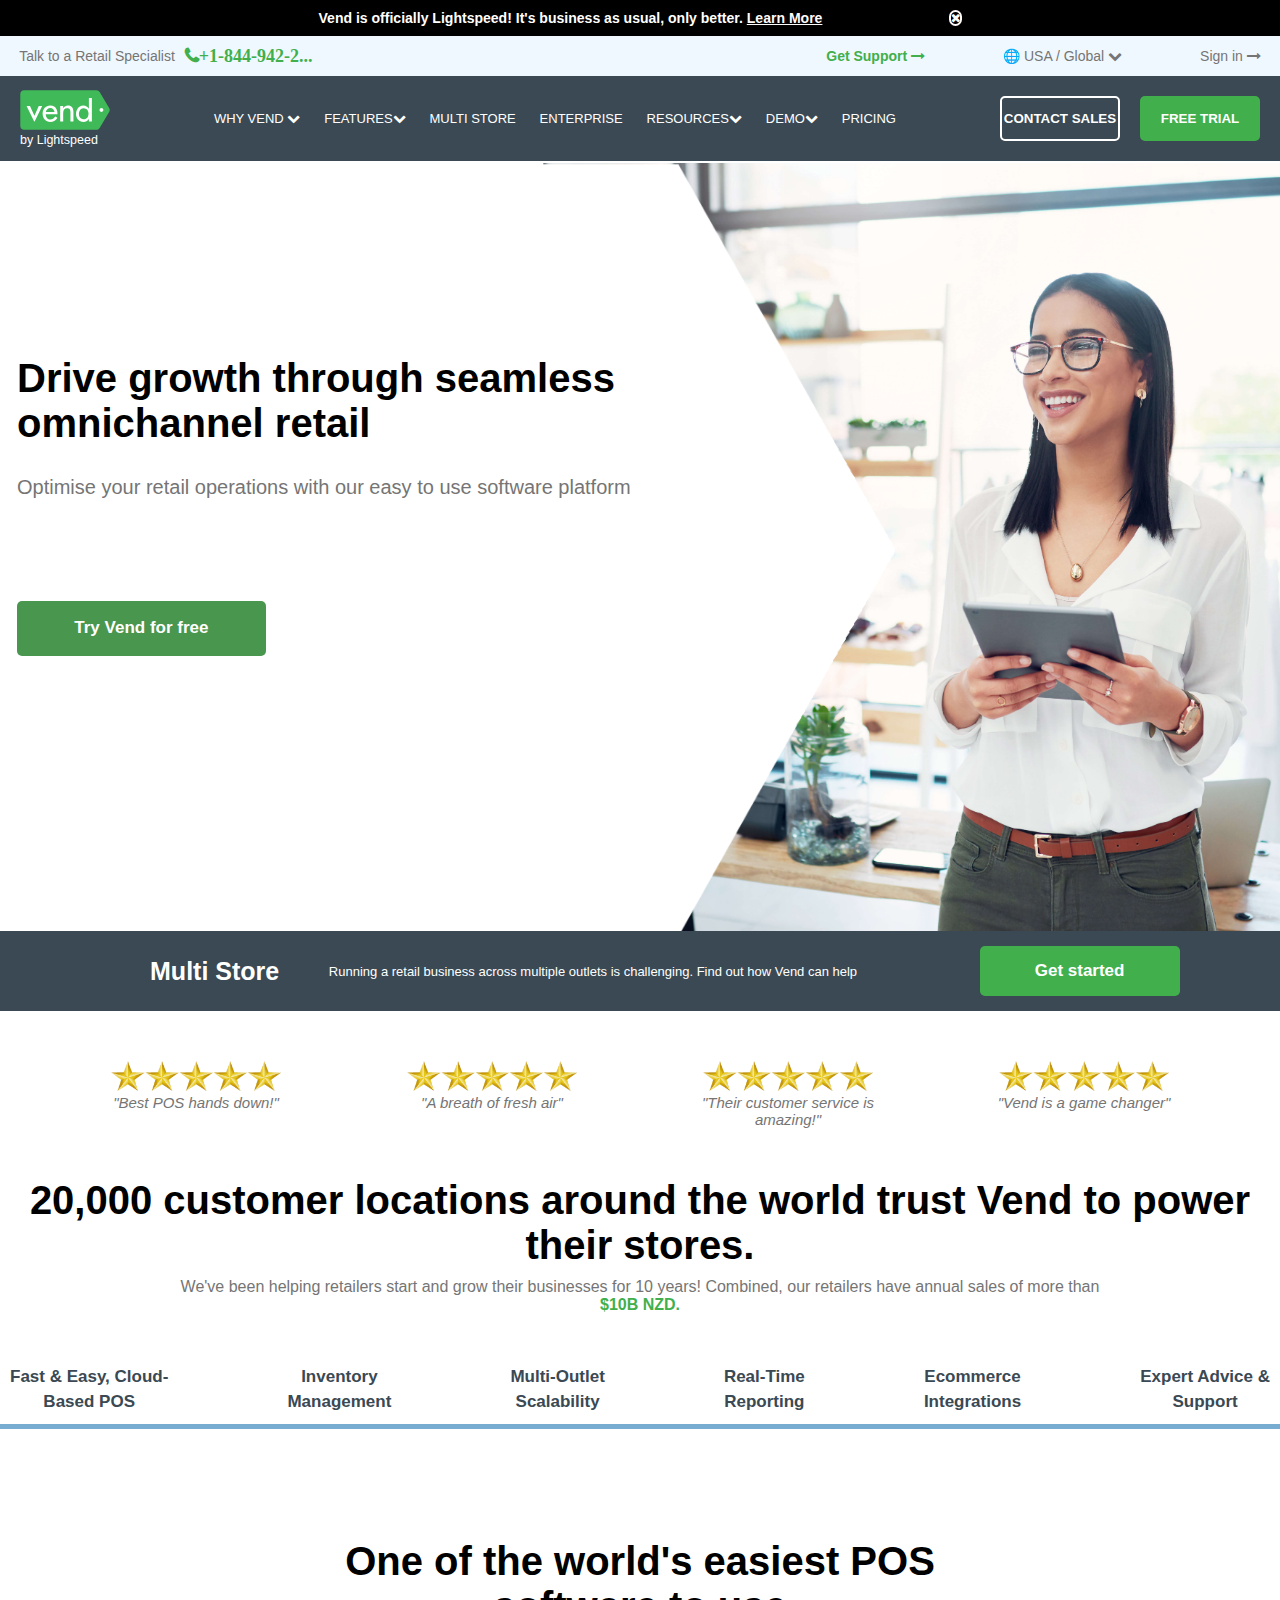
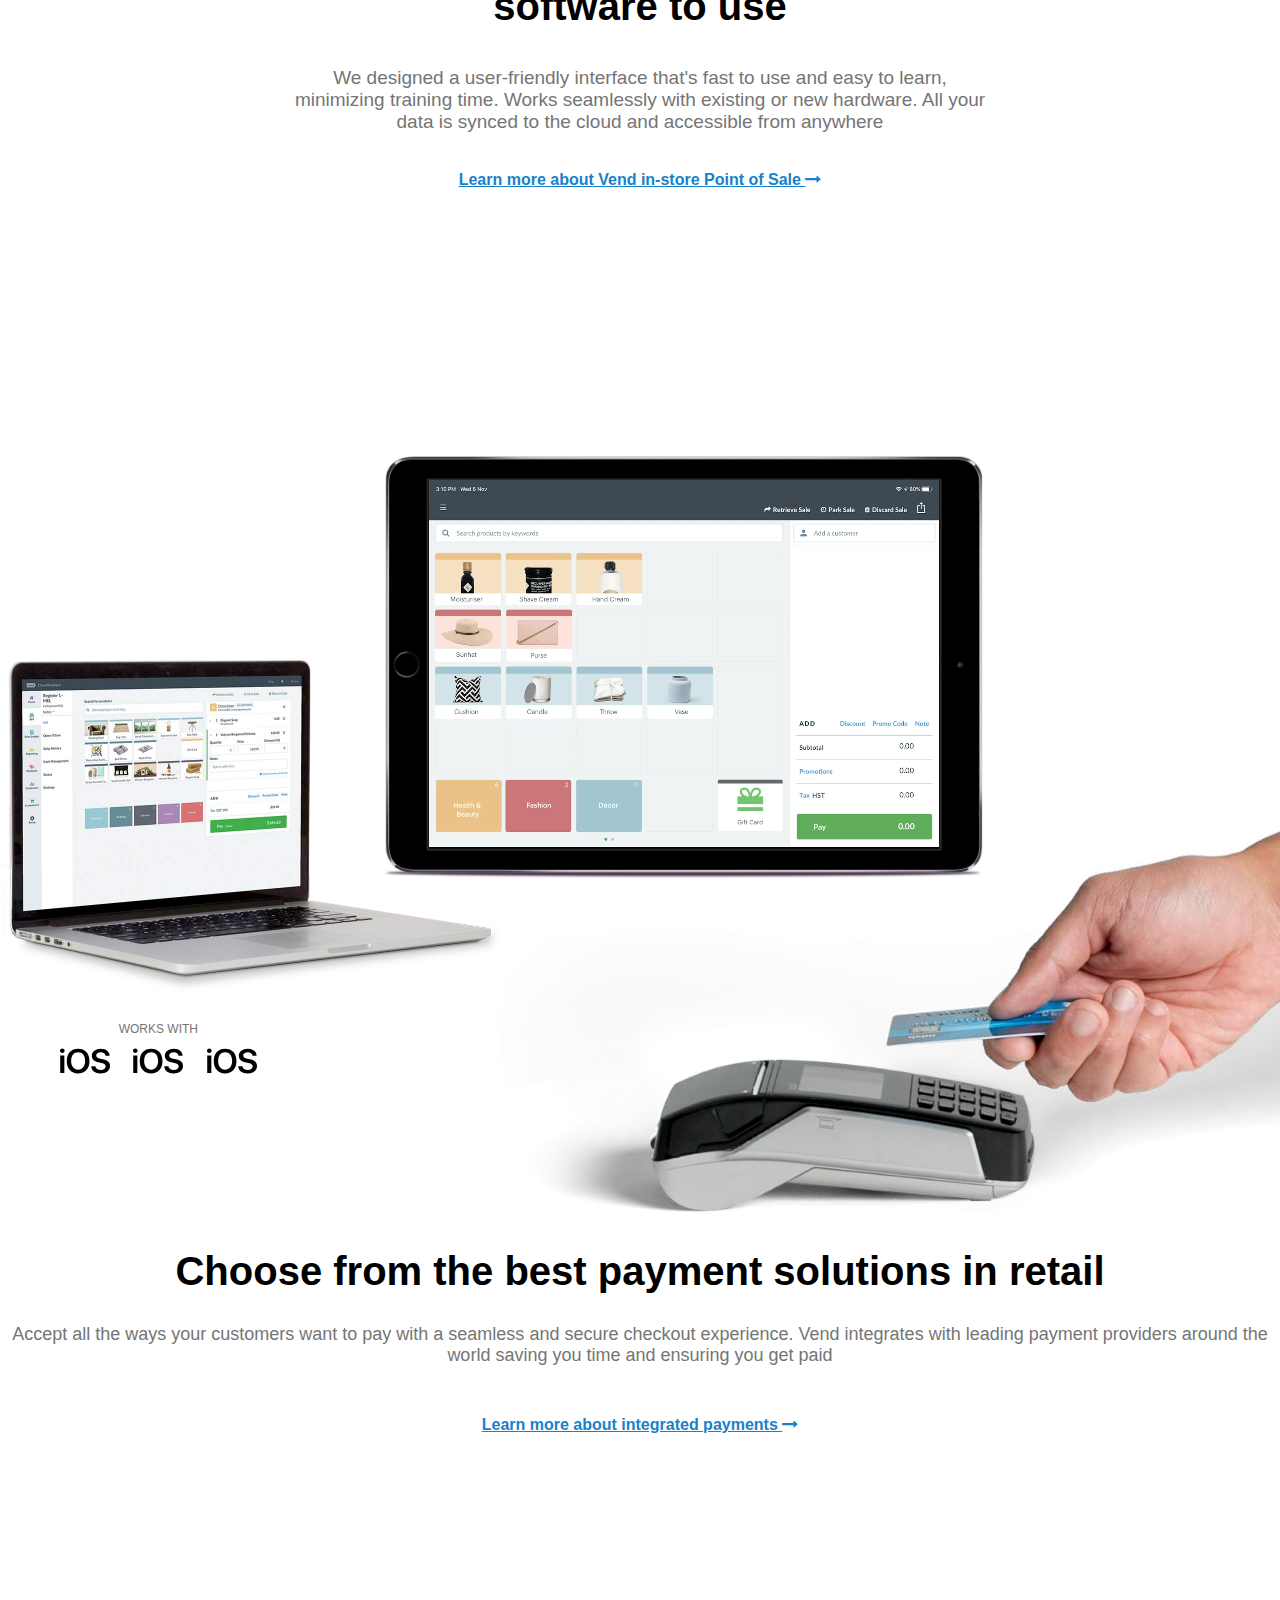
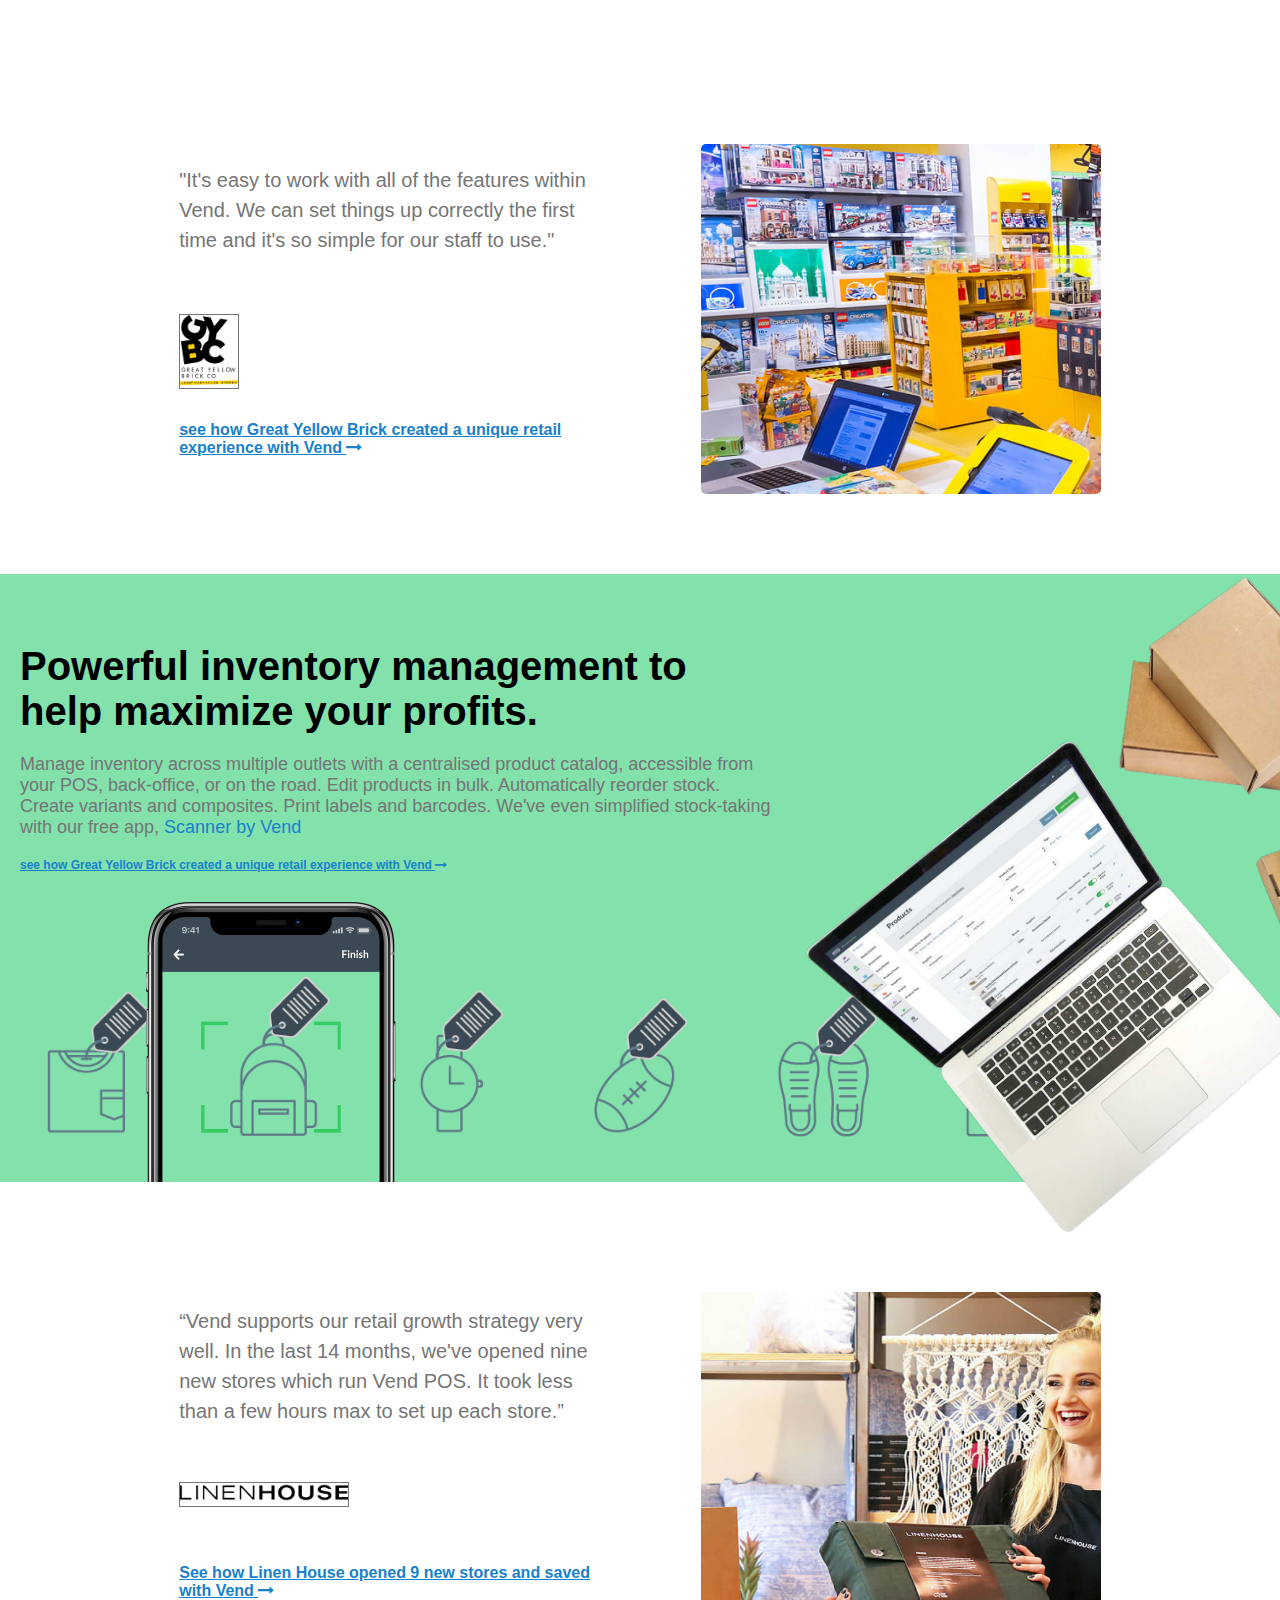
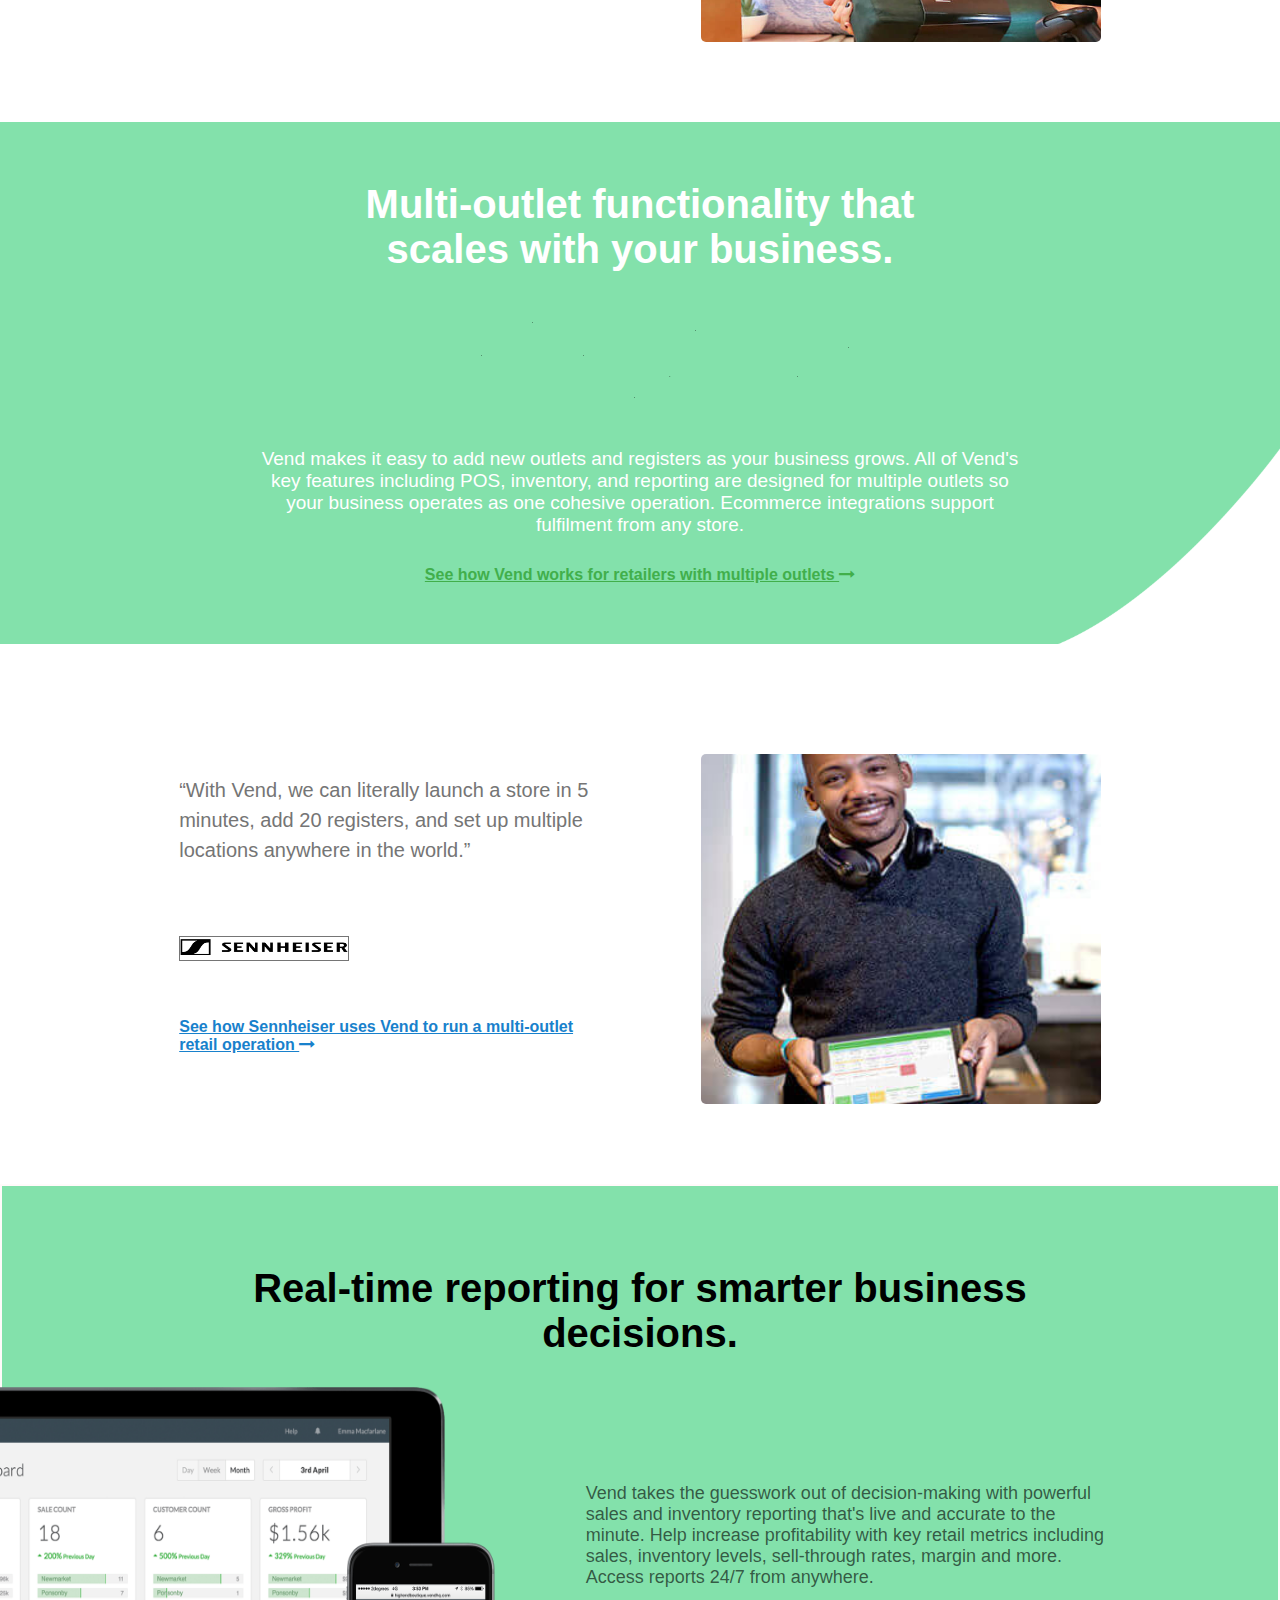
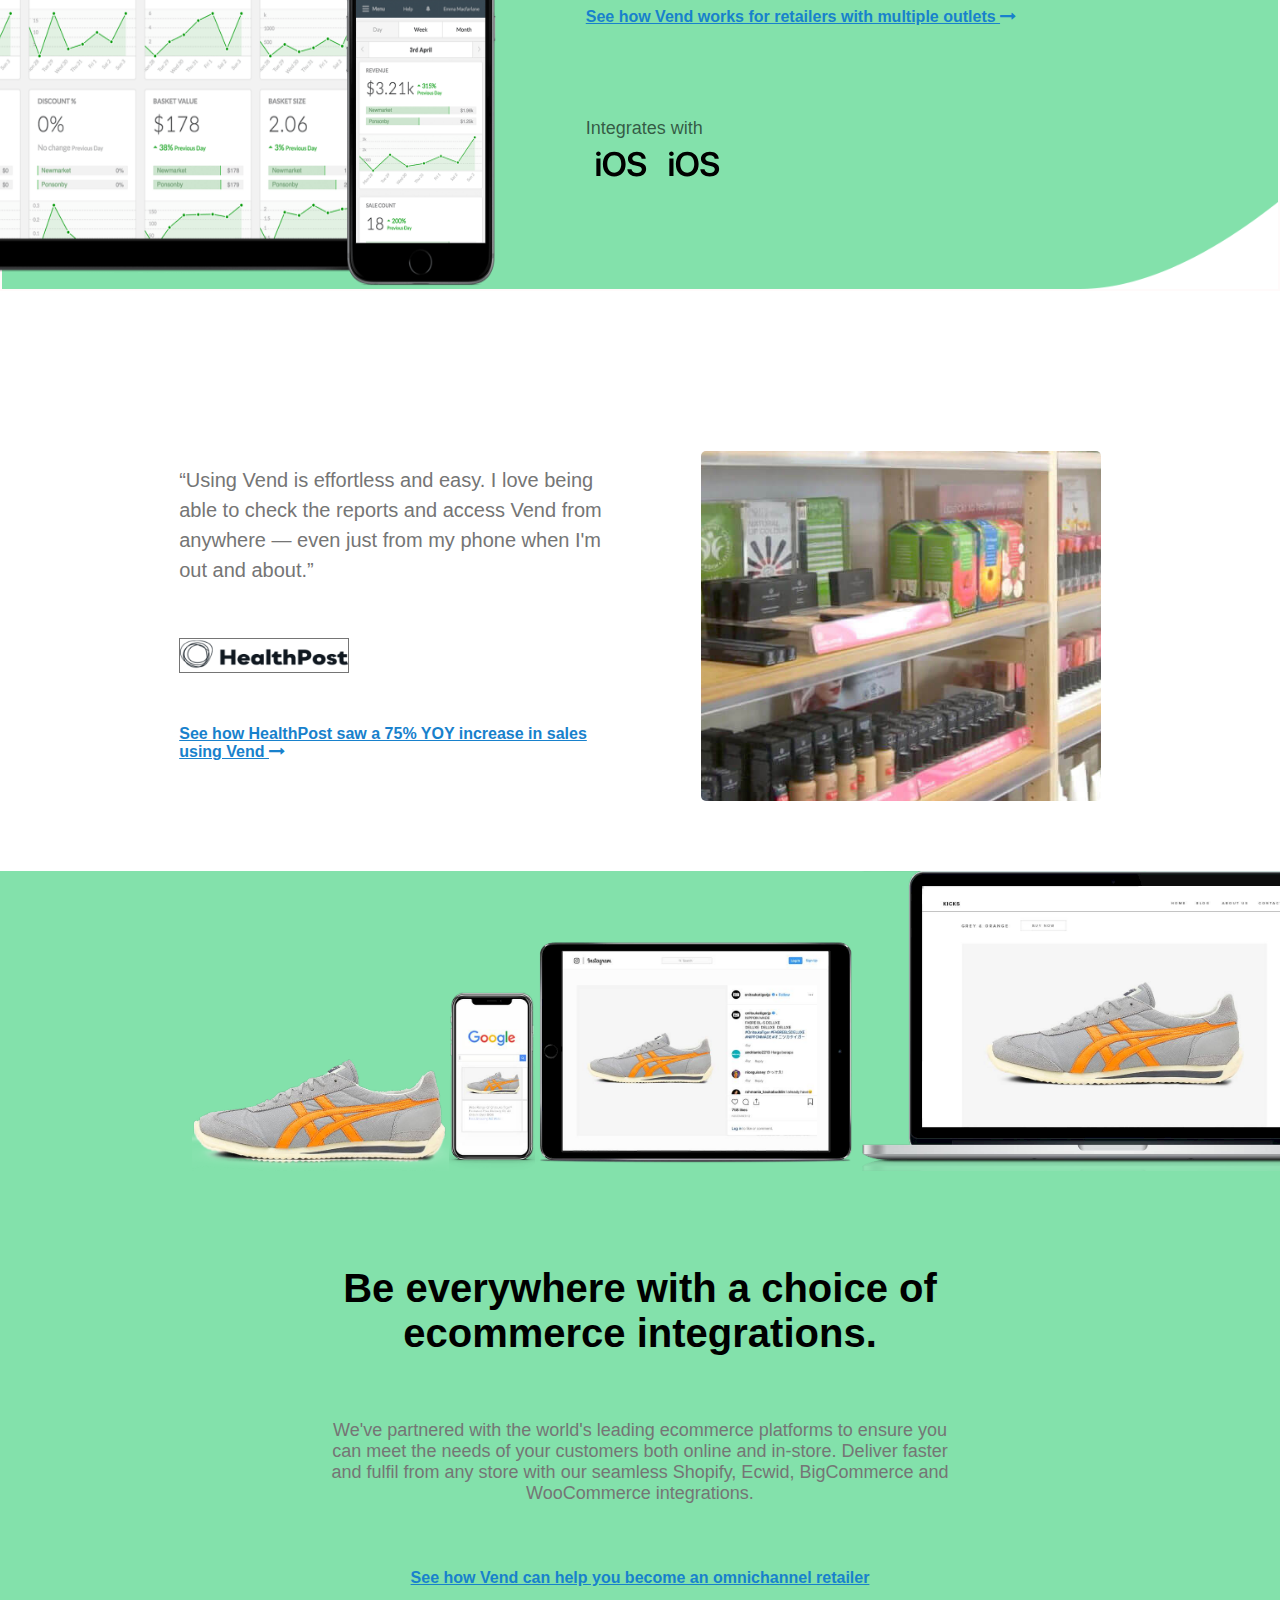
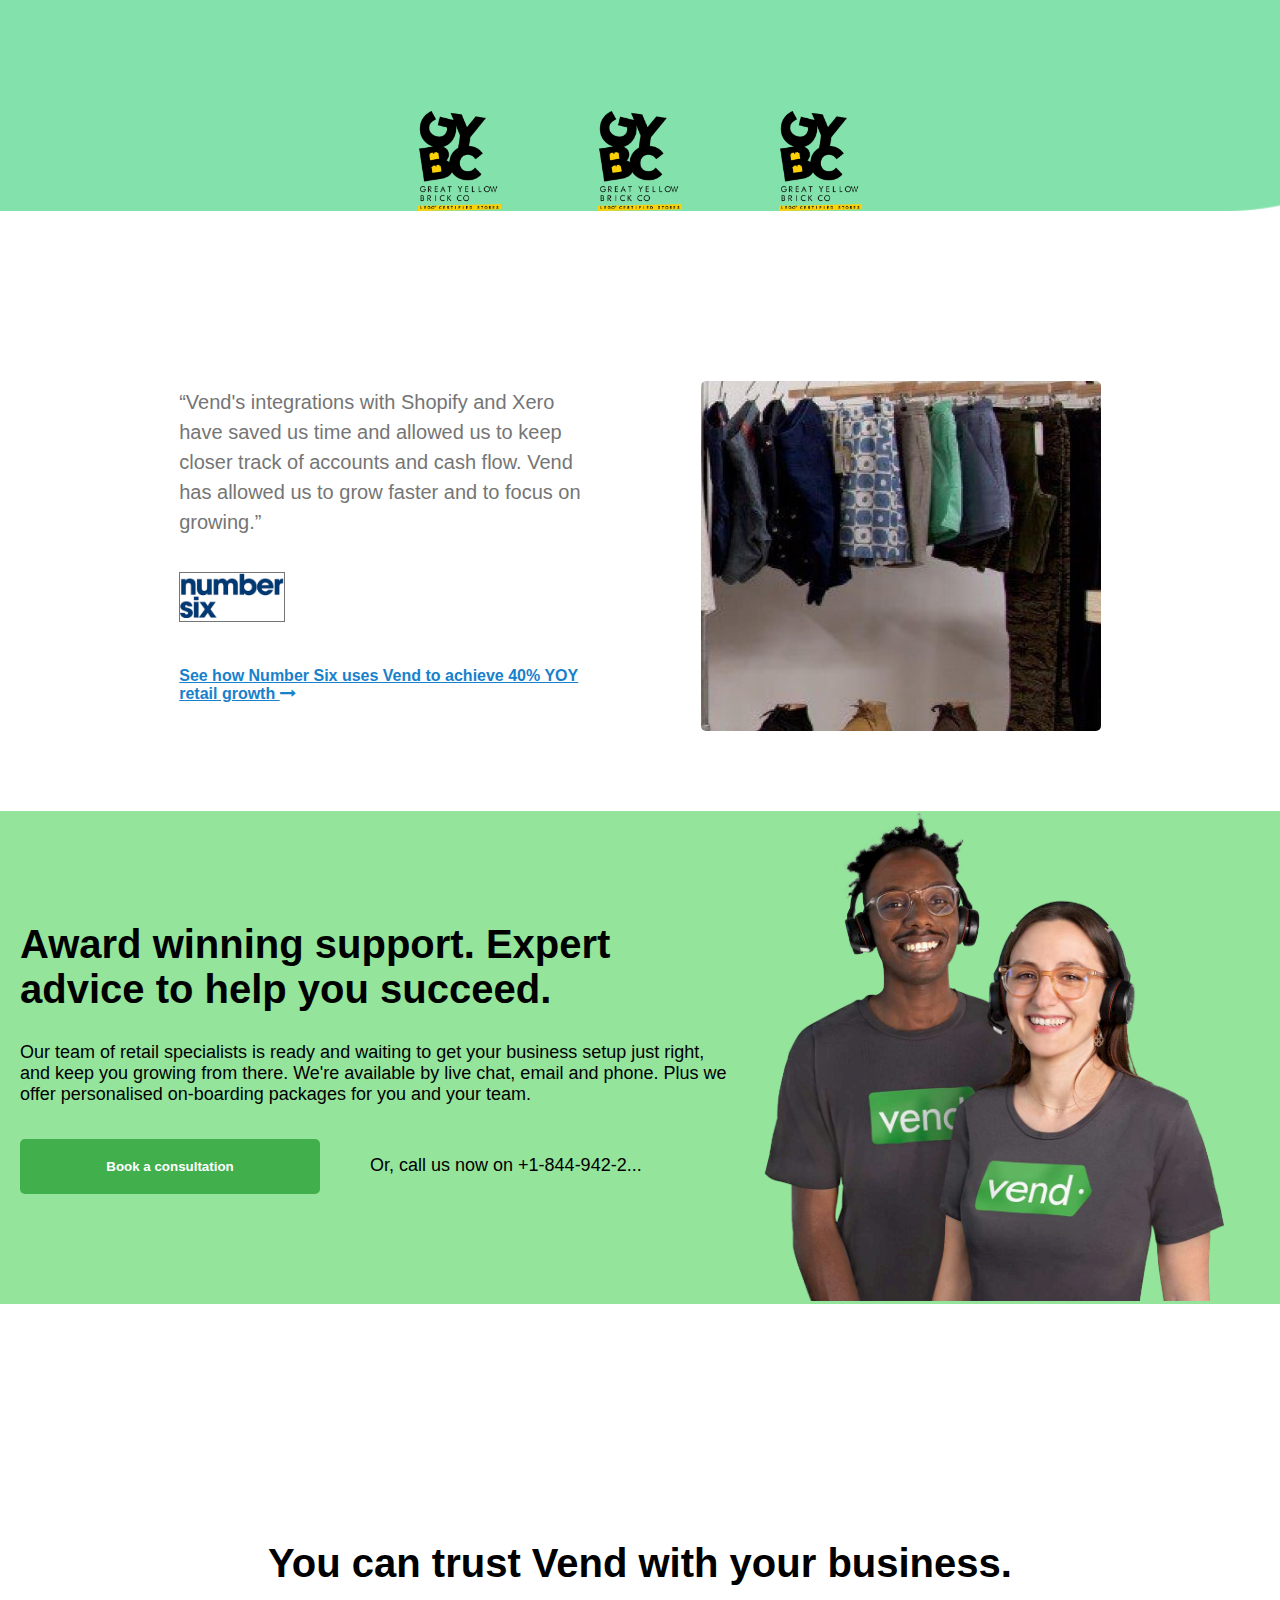
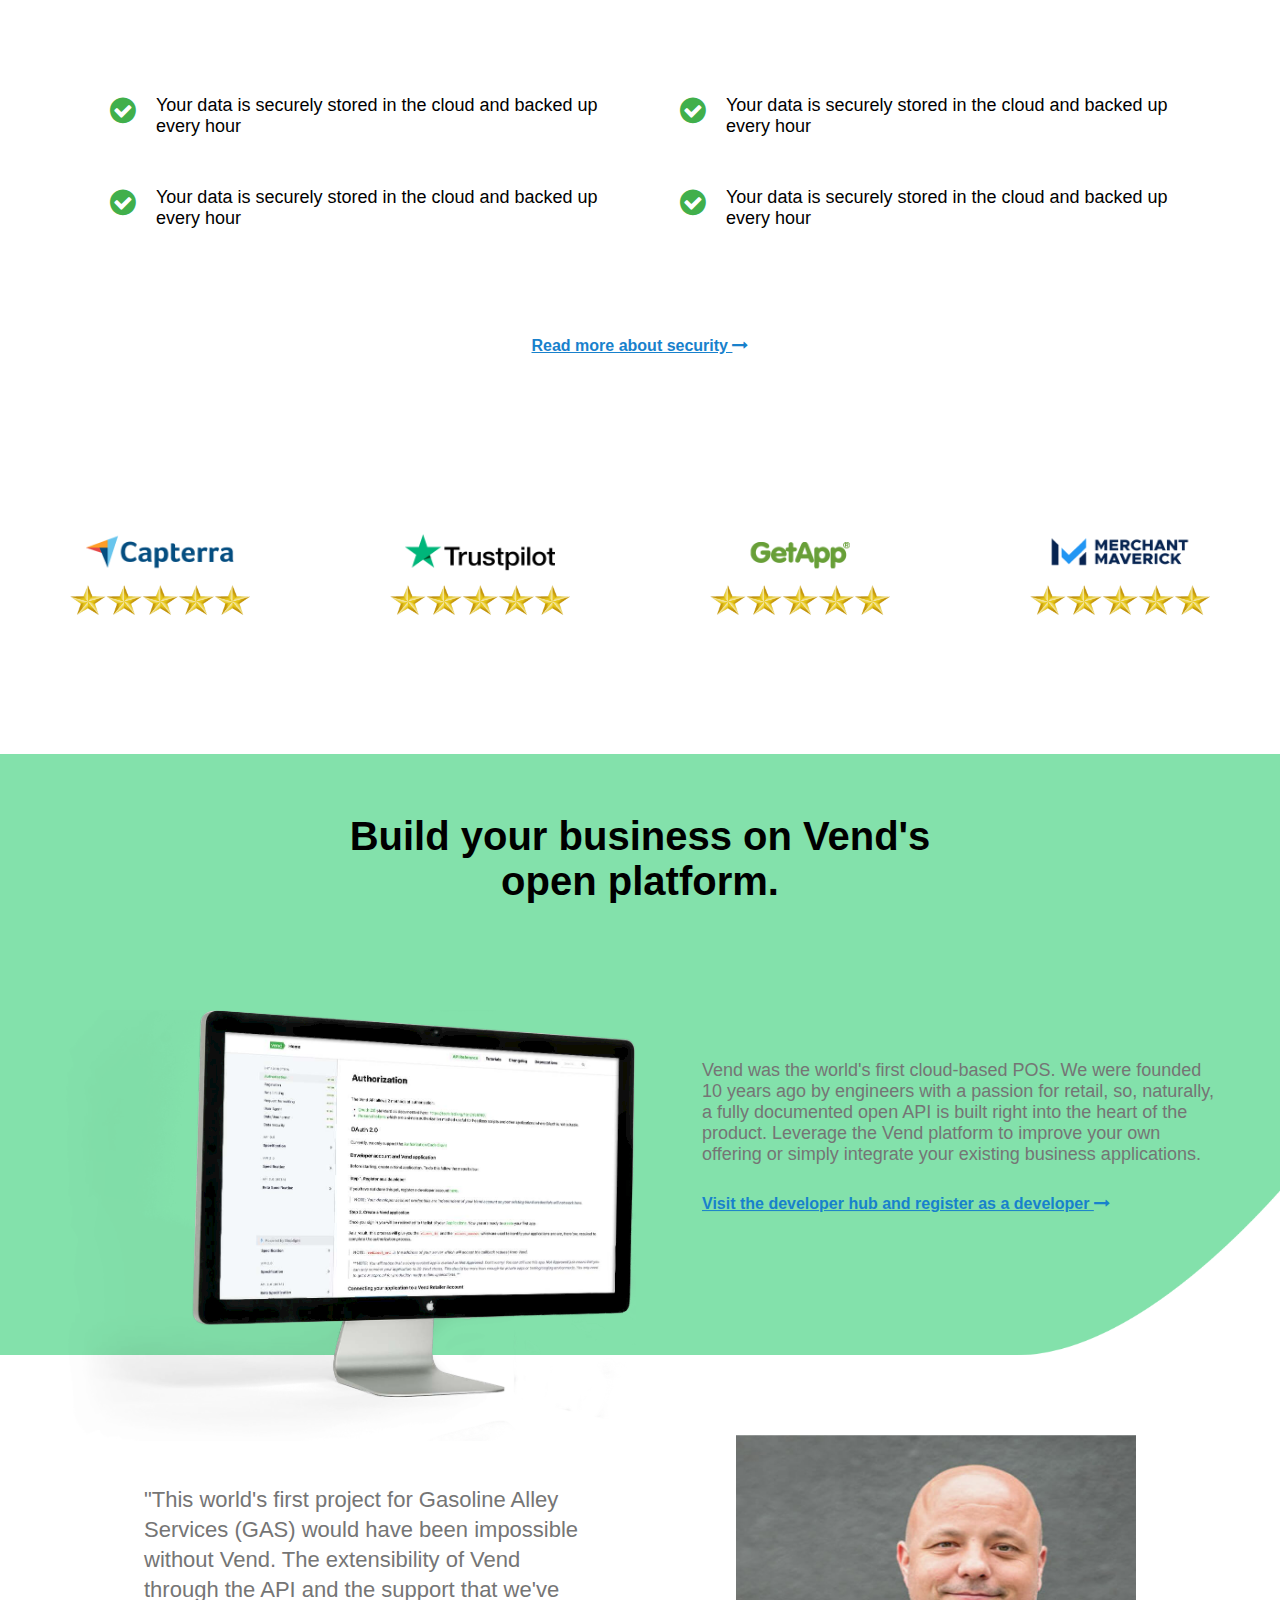
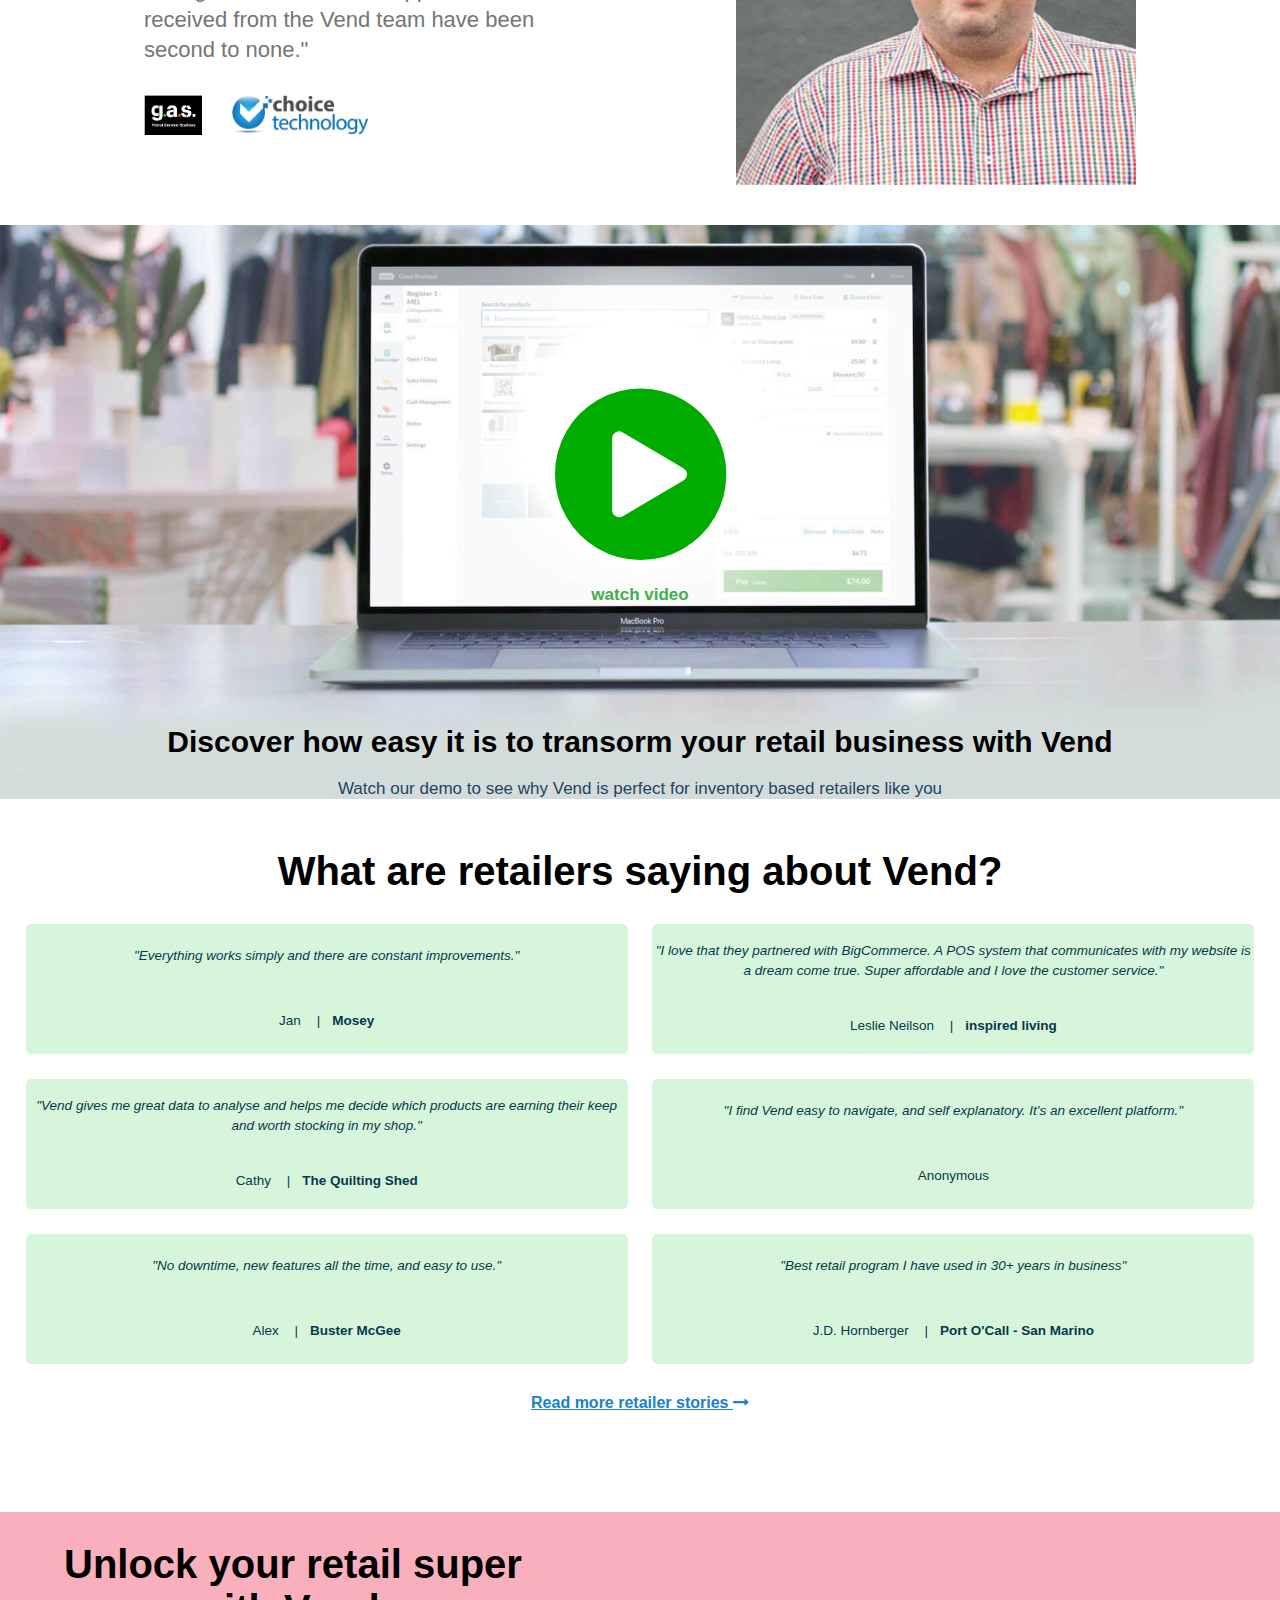
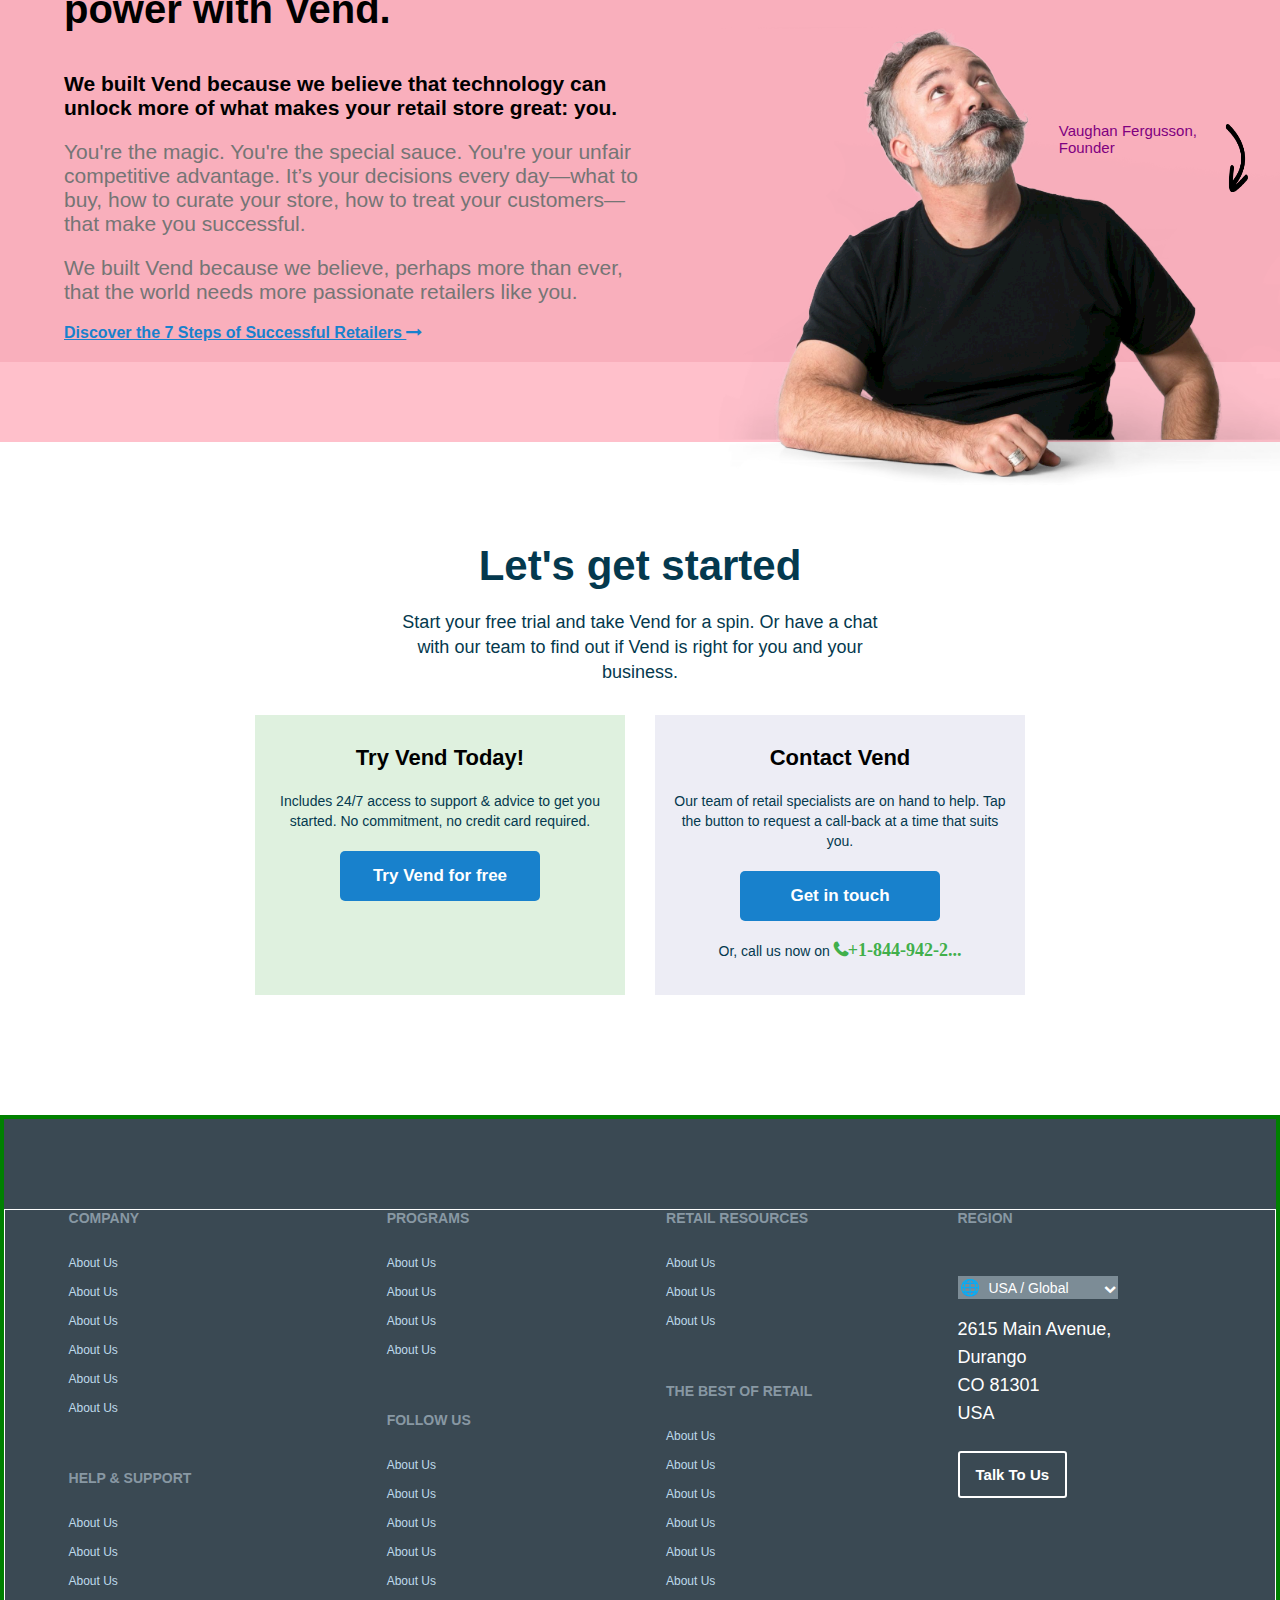
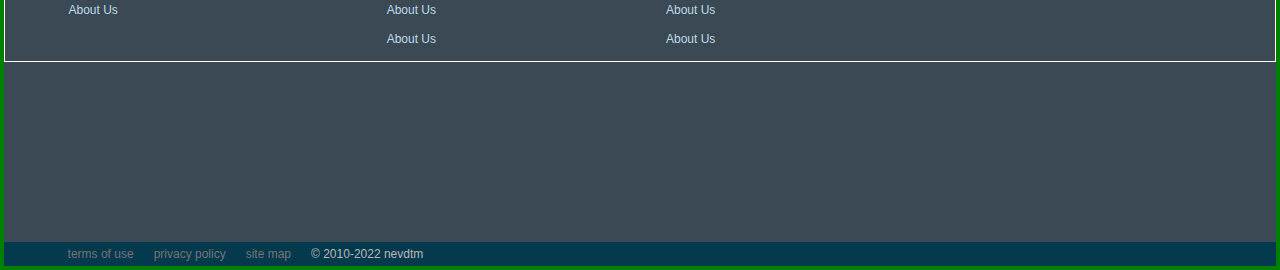
==== commit f1b34bff: "js fix 1" ====
--- a/index.html
+++ b/index.html
@@ -16,7 +16,8 @@
         <header>
             <div id="black-note">
                 <div>
-                    <h3> Vend is officially Lightspeed! It's business as usual, only better. <a href="https://www.vendhq.com/lightspeed">Learn More</a></h3>
+                    <h3> Vend is officially Lightspeed! It's business as usual, only better. <a
+                            href="https://www.vendhq.com/lightspeed">Learn More</a></h3>
                 </div>
                 <i class="fa fa-times" aria-hidden="true"></i>
             </div>
@@ -39,8 +40,10 @@
 
                         <div id="choose" class="dropmenu">
                             <ul>
-                                <a href="https://www.vendhq.com/?_pcc=us-zWlSkuMRUDEC"><li><span>&#127760;</span>USA/Global</li></a>
-                                <li><img src="/images/icons/Flag_of_Australia.svg">Australia</li>
+                                <a href="https://www.vendhq.com/?_pcc=us-zWlSkuMRUDEC">
+                                    <li><span>&#127760;</span>USA/Global</li>
+                                </a>
+                                <li><img src="images/icons/Flag_of_Australia.svg">Australia</li>
                                 <li><img src="images/icons/Flag_of_New_Zealand.svg">New Zealand</li>
                                 <li><img src="images/icons/Flag_of_South_Africa.svg">South Africa</li>
                                 <li><img src="images/icons/Flag_of_the_United_Kingdom.svg">United Kingdom</li>
@@ -73,19 +76,33 @@
                                 </div>
 
                                 <div id="nav-list-1" class="nav-drop-list">
-                                    <h3>benefits</h3>
+                                    <h4>benefits</h4>
                                     <ol>
-                                        <li>Why Choose Vend</li>
-                                        <li>The 7 steps to Retail Success</li>
-                                        <li>Customer Case Studies</li>
+                                        <a href="https://www.vendhq.com/why-choose-vend">
+                                            <li>Why Choose Vend</li>
+                                        </a>
+                                        <a href="https://www.vendhq.com/retail-success">
+                                            <li>The 7 steps to Retail Success</li>
+                                        </a>
+                                        <a href="https://www.vendhq.com/customers">
+                                            <li>Customer Case Studies</li>
+                                        </a>
                                     </ol>
 
-                                    <h3>your business type</h3>
+                                    <h4 class="SNH3">your business type</h4>
                                     <ol>
-                                        <li>Fashion Boutiques</li>
-                                        <li>Homeware stores</li>
-                                        <li>Sports & Outdoors</li>
-                                        <li>All Business Types</li>
+                                        <a href="https://www.vendhq.com/examples/fashion-boutique-pos">
+                                            <li>Fashion Boutiques</li>
+                                        </a>
+                                        <a href="https://www.vendhq.com/examples/homeware-and-gift-shop-pos">
+                                            <li>Homeware stores</li>
+                                        </a>
+                                        <a href="https://www.vendhq.com/examples/sports-and-outdoors-pos">
+                                            <li>Sports & Outdoors</li>
+                                        </a>
+                                        <a href="https://www.vendhq.com/examples">
+                                            <li>All Business Types</li>
+                                        </a>
                                     </ol>
                                 </div>
                             </div>
@@ -97,24 +114,98 @@
                                 </div>
                                 <div id="nav-list-2" class="nav-drop-list-2">
                                     <ol>
-                                        <li>Why Choose Vend</li>
-                                        <li>The 7 steps to Retail Success</li>
-                                        <li>Customer Case Studies</li>
+                                        <a href="https://www.vendhq.com/tour">
+                                            <li>Features overview</li>
+                                        </a>
+                                        <a href="https://www.vendhq.com/tour/point-of-sale">
+                                            <li>point <span>of</span> sale</li>
+                                        </a>
+                                        <a href="https://www.vendhq.com/tour/inventory-management-software">
+                                            <li>inventory management</li>
+                                        </a>
+                                        <a href="https://www.vendhq.com/tour/pos-reporting">
+                                            <li>reporting and insights</li>
+                                        </a>
+                                        <a href="https://www.vendhq.com/tour/hardware-solutions">
+                                            <li>hardware</li>
+                                        </a>
+                                        <a href="https://www.vendhq.com/tour/accept-payments">
+                                            <li>payments</li>
+                                        </a>
+                                        <a href="https://www.vendhq.com/tour/pos-integrations-apps">
+                                            <li>apps</li>
+                                        </a>
+                                        <a href="https://www.vendhq.com/tour/ecommerce-solutions">
+                                            <li>ecommerce</li>
+                                        </a>
+                                        <a href="https://www.vendhq.com/tour/customer-management-software">
+                                            <li>customer management</li>
+                                        </a>
+                                        <a href="https://www.vendhq.com/tour/pos-support">
+                                            <li>Award winning support</li>
+                                        </a>
+                                        <a href="https://www.vendhq.com/scanner">
+                                            <li>scanner</li>
+                                        </a>
+                                        <a href="https://www.vendhq.com/security">
+                                            <li>security</li>
+                                        </a>
+                                        <a href="https://www.vendhq.com/product-updates">
+                                            <li>product updates</li>
+                                        </a>
+                                        <a href="https://www.vendhq.com/lightspeed-marketing-loyalty-by-marsello">
+                                            <li>marketing and loyalty</li>
+                                        </a>
                                     </ol>
                                 </div>
                             </div>
-                            <li>multi store</li>
-                            <li>enterprise</li>
+                            <a href="https://www.vendhq.com/multi-store-pos">
+                                <li>multi store</li>
+                            </a>
+                            <a href="https://www.vendhq.com/enterprise">
+                                <li>enterprise</li>
+                            </a>
                             <div>
                                 <div>
                                     <li id="nav-drop" onclick="openNav3()">resources<i class="fa fa-chevron-down"></i>
                                     </li>
                                 </div>
                                 <div id="nav-list-3" class="nav-drop-list-3">
+                                    <h4>Support & training</h4>
                                     <ol>
-                                        <li>Why Choose Vend</li>
-                                        <li>The 7 steps to Retail Success</li>
-                                        <li>Customer Case Studies</li>
+                                        <a
+                                            href="https://support.vendhq.com/hc/en-us?_ga=2.147007863.1129510293.1656250436-1351299249.1653922252">
+                                            <li>help center</li>
+                                        </a>
+                                        <a
+                                            href="https://www.youtube.com/user/VendHQ/playlists?sort=dd&view=50&shelf_id=6">
+                                            <li>help videos</li>
+                                        </a>
+                                    </ol>
+
+                                    <h4 class="SNH3">retail resources</h4>
+                                    <ol>
+                                        <a href="https://www.vendhq.com/blog/">
+                                            <li>vend blog</li>
+                                        </a>
+                                        <a href="https://www.vendhq.com/retail-resource-hub">
+                                            <li>all resources</li>
+                                        </a>
+                                        <a href="https://www.vendhq.com/retail-resource-hub?filter_298714=298721">
+                                            <li>guides & <span>e</span>Books</li>
+                                        </a>
+                                        <a href="https://www.vendhq.com/retail-resource-hub?filter_298714=298727">
+                                            <li>insights & reports</li>
+                                        </a>
+                                        <a href="https://www.vendhq.com/retail-resource-hub?filter_298714=298729">
+                                            <li>articles</li>
+                                        </a>
+                                        <a href="https://www.vendhq.com/retail-resource-hub?filter_298714=298730">
+                                            <li>webinars</li>
+                                        </a>
+                                        <a href="https://www.vendhq.com/retail-resource-hub?filter_298714=298731">
+                                            <li>videos</li>
+                                        </a>
                                     </ol>
                                 </div>
                             </div>
@@ -123,14 +214,34 @@
                                     <li id="nav-drop" onclick="openNav4()">demo<i class="fa fa-chevron-down"></i></li>
                                 </div>
                                 <div id="nav-list-4" class="nav-drop-list-4">
+                                    <h4>see vend in action</h4>
                                     <ol>
-                                        <li>Why Choose Vend</li>
-                                        <li>The 7 steps to Retail Success</li>
-                                        <li>Customer Case Studies</li>
+                                        <a
+                                            href="https://support.vendhq.com/hc/en-us?_ga=2.147007863.1129510293.1656250436-1351299249.1653922252">
+                                            <li>demo video</li>
+                                        </a>
+                                        <a href="https://www.vendhq.com/contact-sales">
+                                            <li>book <span>a</span> consultaion</li>
+                                        </a>
+                                    </ol>
+
+                                    <h4 class="SNH3">getting started</h4>
+                                    <ol>
+                                        <a href="https://www.vendhq.com/get-started">
+                                            <li>how to get started</li>
+                                        </a>
+                                        <a href="https://www.vendhq.com/services">
+                                            <li>on-<span>b</span>oarding services</li>
+                                        </a>
+                                        <a href="https://www.vendhq.com/expert-directory">
+                                            <li>find <span>a</span> local expert</li>
+                                        </a>
                                     </ol>
                                 </div>
                             </div>
-                            <li>pricing</li>
+                            <a href="https://www.vendhq.com/pricing">
+                                <li>pricing</li>
+                            </a>
                         </ul>
                     </div>
 
@@ -139,6 +250,7 @@
                                 sales</button></a>
 
                         <a href="https://www.vendhq.com/signup"><button id="free-trial">free trial</button></a>
+
                         <span id="menu" onclick="revealMenu()">
                             <p><span>menu</span><i class="fa fa-bars"></i></p></i>
                         </span>
@@ -193,25 +305,59 @@
                             </div>
                             <div id="menu-list-2" class="menu-drop-list-2">
                                 <ol>
-                                    <li>Features overview</li>
-                                    <li>point-of-sale</li>
-                                    <li>inventory management</li>
-                                    <li>reporting and insights</li>
-                                    <li>hardware</li>
-                                    <li>payments</li>
-                                    <li>apps</li>
-                                    <li>ecommerce</li>
-                                    <li>customer management</li>
-                                    <li>Award winning support</li>
-                                    <li>scanner</li>
-                                    <li>security</li>
-                                    <li>product updates</li>
-                                    <li>marketing and loyalty</li>
+                                    <a href="https://www.vendhq.com/tour">
+                                        <li>Features overview</li>
+                                    </a>
+                                    <a href="https://www.vendhq.com/tour/point-of-sale">
+                                        <li>point <span>of</span> sale</li>
+                                    </a>
+                                    <a href="https://www.vendhq.com/tour/inventory-management-software">
+                                        <li>inventory management</li>
+                                    </a>
+                                    <a href="https://www.vendhq.com/tour/pos-reporting">
+                                        <li>reporting and insights</li>
+                                    </a>
+                                    <a href="https://www.vendhq.com/tour/hardware-solutions">
+                                        <li>hardware</li>
+                                    </a>
+                                    <a href="https://www.vendhq.com/tour/accept-payments">
+                                        <li>payments</li>
+                                    </a>
+                                    <a href="https://www.vendhq.com/tour/pos-integrations-apps">
+                                        <li>apps</li>
+                                    </a>
+                                    <a href="https://www.vendhq.com/tour/ecommerce-solutions">
+                                        <li>ecommerce</li>
+                                    </a>
+                                    <a href="https://www.vendhq.com/tour/customer-management-software">
+                                        <li>customer management</li>
+                                    </a>
+                                    <a href="https://www.vendhq.com/tour/pos-support">
+                                        <li>Award winning support</li>
+                                    </a>
+                                    <a href="https://www.vendhq.com/scanner">
+                                        <li>scanner</li>
+                                    </a>
+                                    <a href="https://www.vendhq.com/security">
+                                        <li>security</li>
+                                    </a>
+                                    <a href="https://www.vendhq.com/product-updates">
+                                        <li>product updates</li>
+                                    </a>
+                                    <a href="https://www.vendhq.com/lightspeed-marketing-loyalty-by-marsello">
+                                        <li>marketing and loyalty</li>
+                                    </a>
                                 </ol>
                             </div>
                         </div>
-                        <li class="menu-sub-heads">multi store</li>
-                        <li class="menu-sub-heads">enterprise</li>
+
+                        <a class="menu-sub-heads" href="https://www.vendhq.com/multi-store-pos">
+                            <li>multi store</li>
+                        </a>
+                        <a class="menu-sub-heads" href="https://www.vendhq.com/enterprise">
+                            <li>enterprise</li>
+                        </a>
+
                         <div class="overide-menu-drop">
                             <div>
                                 <li class="menu-sub-heads" onclick="openMenu3()">resources<i
@@ -219,21 +365,39 @@
                                 </li>
                             </div>
                             <div id="menu-list-3" class="menu-drop-list-3">
-                                <h3>support & training</h3>
                                 <ol>
-                                    <li>help center</li>
-                                    <li>help videos</li>
+                                    <a
+                                        href="https://support.vendhq.com/hc/en-us?_ga=2.147007863.1129510293.1656250436-1351299249.1653922252">
+                                        <li>help center</li>
+                                    </a>
+                                    <a href="https://www.youtube.com/user/VendHQ/playlists?sort=dd&view=50&shelf_id=6">
+                                        <li>help videos</li>
+                                    </a>
                                 </ol>
 
                                 <h3 class="mini-sub-head-second">retail resources</h3>
                                 <ol>
-                                    <li>vend blog</li>
-                                    <li>all resources</li>
-                                    <li>guides & <span>e</span>Books</li>
-                                    <li>insights & reports</li>
-                                    <li>articles</li>
-                                    <li>webinars</li>
-                                    <li>videos</li>
+                                    <a href="https://www.vendhq.com/blog/">
+                                        <li>vend blog</li>
+                                    </a>
+                                    <a href="https://www.vendhq.com/retail-resource-hub">
+                                        <li>all resources</li>
+                                    </a>
+                                    <a href="https://www.vendhq.com/retail-resource-hub?filter_298714=298721">
+                                        <li>guides & <span>e</span>Books</li>
+                                    </a>
+                                    <a href="https://www.vendhq.com/retail-resource-hub?filter_298714=298727">
+                                        <li>insights & reports</li>
+                                    </a>
+                                    <a href="https://www.vendhq.com/retail-resource-hub?filter_298714=298729">
+                                        <li>articles</li>
+                                    </a>
+                                    <a href="https://www.vendhq.com/retail-resource-hub?filter_298714=298730">
+                                        <li>webinars</li>
+                                    </a>
+                                    <a href="https://www.vendhq.com/retail-resource-hub?filter_298714=298731">
+                                        <li>videos</li>
+                                    </a>
                                 </ol>
                             </div>
                         </div>
@@ -245,19 +409,32 @@
                             <div id="menu-list-4" class="menu-drop-list-4">
                                 <h3>see vend in action</h3>
                                 <ol>
-                                    <li>demo video</li>
-                                    <li>book <span>a</span> consultation</li>
+                                    <a
+                                        href="https://support.vendhq.com/hc/en-us?_ga=2.147007863.1129510293.1656250436-1351299249.1653922252">
+                                        <li>demo video</li>
+                                    </a>
+                                    <a href="https://www.vendhq.com/contact-sales">
+                                        <li>book <span>a</span> consultaion</li>
+                                    </a>
                                 </ol>
 
-                                <h3 class="mini-sub-head-second">getting started</h3>
+                                <h4 class="mini-sub-head-second">getting started</h4>
                                 <ol>
-                                    <li>how to get started</li>
-                                    <li>on-boarding services</li>
-                                    <li>find <span>a</span> local expert</li>
+                                    <a href="https://www.vendhq.com/get-started">
+                                        <li>how to get started</li>
+                                    </a>
+                                    <a href="https://www.vendhq.com/services">
+                                        <li>on-<span>b</span>oarding services</li>
+                                    </a>
+                                    <a href="https://www.vendhq.com/expert-directory">
+                                        <li>find <span>a</span> local expert</li>
+                                    </a>
                                 </ol>
                             </div>
                         </div>
-                        <li class="menu-sub-heads">pricing</li>
+                        <a class="menu-sub-heads" href="https://www.vendhq.com/pricing">
+                            <li>pricing</li>
+                        </a>
                     </ul>
                 </div>
 
@@ -369,16 +546,16 @@
                 <div id="comp">
                     <p>WORKS WITH</p>
                     <div>
-                        <img class="sponsors" src="/images/icons/Ios-02.svg">
-                        <img class="sponsors" src="/images/icons/Ios-02.svg">
-                        <img class="sponsors" src="/images/icons/Ios-02.svg">
+                        <img class="sponsors" src="images/icons/Ios-02.svg">
+                        <img class="sponsors" src="images/icons/Ios-02.svg">
+                        <img class="sponsors" src="images/icons/Ios-02.svg">
                     </div>
                 </div>
             </div>
             <div class="i-pad">
                 <video height="fit-content" width="600px" loop autoplay
                     src="videos/POS-Video_200109_001521.mp4"></video>
-                <img height="fit-content" width="600px" src="/images/POS-Image1-ipad_200109_001520.svg">
+                <img height="fit-content" width="600px" src="images/POS-Image1-ipad_200109_001520.svg">
             </div>
         </section>
 
@@ -406,7 +583,8 @@
                                     src="images/icons/Great-Yellow-Brick-Co-logo_200109_002110.png" height="70px"
                                     width="60px" alt="yellow-brick-logo">
                             </a>
-                            <a class="blue-link" href="#">see how Great Yellow Brick created a unique retail experience
+                            <a class="blue-link" href="https://www.vendhq.com/customers/great-yellow-brick">see how
+                                Great Yellow Brick created a unique retail experience
                                 with
                                 Vend
                                 <i class="fa fa-long-arrow-right"></i></a>
@@ -432,7 +610,8 @@
                         free
                         app, <a href="https://www.vendhq.com/scanner">Scanner by Vend</a></p>
 
-                    <a class="blue-link" href="#">see how Great Yellow Brick created a unique retail experience with
+                    <a class="blue-link" href="https://www.vendhq.com/tour/inventory-management">see how Great Yellow
+                        Brick created a unique retail experience with
                         Vend
                         <i class="fa fa-long-arrow-right"></i></a>
 
@@ -462,8 +641,8 @@
                                 alt="yellow-brick-logo">
                         </a>
 
-                        <a class="blue-link" href="#">See how Linen House opened 9 new stores and saved with Vend <i
-                                class="fa fa-long-arrow-right"></i></a>
+                        <a class="blue-link" href="https://www.vendhq.com/tour/inventory-management1">See how Linen
+                            House opened 9 new stores and saved with Vend <i class="fa fa-long-arrow-right"></i></a>
                     </div>
 
                 </article>
@@ -476,7 +655,16 @@
             <div id="Third" class="patrons-bottom">
                 <div class="abov2">
                     <h1 class="sub-heading">Multi-outlet functionality that scales with your business.</h1>
-                    <img src="images/illustration slider.png">
+                    <div id="image-anim-1">
+                        <img class="missing-images" id="IA1" src="images/icons/clipart shop.png" height="50px">
+                        <img class="missing-images" id="IA2" src="images/icons/clipart shop.png" height="50px">
+                        <img class="missing-images" id="IA3" src="images/icons/clipart shop.png" height="50px">
+                        <img class="missing-images" id="IA4" src="images/icons/clipart shop.png" height="50px">
+                        <img class="missing-images" id="IA5" src="images/icons/clipart shop.png" height="50px">
+                        <img class="missing-images" id="IA6" src="images/icons/clipart shop.png" height="50px">
+                        <img class="missing-images" id="IA7" src="images/icons/clipart shop.png" height="50px">
+                        <img class="missing-images" id="IA8" src="images/icons/clipart shop.png" height="50px">
+                    </div>
                     <p>Vend makes it easy to add new outlets and registers as your business grows. All of
                         Vend's key
                         features including POS, inventory, and reporting are designed for multiple outlets so your
@@ -539,8 +727,8 @@
                             <div class="sub-intergrates">
                                 <p>Integrates with</p>
                                 <div>
-                                    <img class="sponsors" src="/images/icons/Ios-02.svg">
-                                    <img class="sponsors" src="/images/icons/Ios-02.svg">
+                                    <img class="sponsors" src="images/icons/Ios-02.svg">
+                                    <img class="sponsors" src="images/icons/Ios-02.svg">
                                 </div>
                             </div>
                         </div>
@@ -595,8 +783,7 @@
                     <img height="100px" src="images/icons/Great-Yellow-Brick-Co-logo_200109_002110.png">
                     <img height="100px" src="images/icons/Great-Yellow-Brick-Co-logo_200109_002110.png"
                         id="woo-commerce">
-                    <img height="100px" src="images/icons/Great-Yellow-Brick-Co-logo_200109_002110.png"
-                     id="ecwid">
+                    <img height="100px" src="images/icons/Great-Yellow-Brick-Co-logo_200109_002110.png" id="ecwid">
                 </div>
             </div>
 
@@ -641,7 +828,7 @@
 
             </div>
             <div class="S12-right">
-                <img src="/images/Support-Image1-team.svg" height="490px" width="650px">
+                <img src="images/Support-Image1-team.svg" height="490px" width="650px">
             </div>
         </section>
 
@@ -666,20 +853,20 @@
             <div class="S13-bottom">
                 <ul class="list-of-other-users">
                     <li>
-                        <a href="#"><img class="other-users" src="/images/Capterra_logo_home.png" alt=""></a>
-                        <img class="star" src="/images/star rating 1.png" alt="">
+                        <a href="#"><img class="other-users" src="images/Capterra_logo_home.png" alt=""></a>
+                        <img class="star" src="images/star rating 1.png" alt="">
                     </li>
                     <li>
-                        <a href="#"><img class="other-users" src="/images/Trustpilot_logo_home1.png" alt=""></a>
-                        <img class="star" src="/images/star rating 1.png" alt="">
+                        <a href="#"><img class="other-users" src="images/Trustpilot_logo_home1.png" alt=""></a>
+                        <img class="star" src="images/star rating 1.png" alt="">
                     </li>
                     <li>
-                        <a href="#"><img class="other-users" src="/images/Getapp_logo_home.png" alt=""></a>
-                        <img class="star" src="/images/star rating 1.png" alt="">
+                        <a href="#"><img class="other-users" src="images/Getapp_logo_home.png" alt=""></a>
+                        <img class="star" src="images/star rating 1.png" alt="">
                     </li>
                     <li>
-                        <a href="#"><img class="other-users" src="/images/Merchant-Maverick_logo_home.png" alt=""></a>
-                        <img class="star" src="/images/star rating 1.png" alt="">
+                        <a href="#"><img class="other-users" src="images/Merchant-Maverick_logo_home.png" alt=""></a>
+                        <img class="star" src="images/star rating 1.png" alt="">
                     </li>
                 </ul>
             </div>
@@ -707,8 +894,8 @@
                         Vend. The extensibility of Vend through the API and the support that we've received from the
                         Vend team have been second to none."</p>
                     <div>
-                        <img src="/images/GAS-logo.png" height="40px">
-                        <img src="/images/Choice-Technology-logo.png" class="CT-logo" height="40px">
+                        <img src="images/GAS-logo.png" height="40px">
+                        <img src="images/Choice-Technology-logo.png" class="CT-logo" height="40px">
                     </div>
                 </div>
                 <img src="images/GAS-photo.jpg" class="gas-photo" alt="gas-photo" height="350px" width="400px">
@@ -782,7 +969,8 @@
                             We built Vend because we believe, perhaps more than ever, that the world needs more
                             passionate retailers like you.
                         </p>
-                        <a class=" blue-link">Discover the 7 Steps of Successful Retailers <i class="fa fa-long-arrow-right"></i></a>
+                        <a class=" blue-link">Discover the 7 Steps of Successful Retailers <i
+                                class="fa fa-long-arrow-right"></i></a>
                     </div>
                     <div class="unlock-right">
                         <img src="images/Intro-Photo-Vaughan.svg" class="founder" height="100%" width="700px">
@@ -824,8 +1012,9 @@
                 <div class="TF-left">
                     <div class="qq">
                         <div class="TF-items" id="D1">
-                            <h3 class="remove-D3">company</h3>
-                            <ul>
+                            <h3 onclick="RFL1()" id="FDB1" class="remove-D1">company <i class="fa fa-chevron-down"></i>
+                            </h3>
+                            <ul id="FDL1" class="VS">
                                 <li>about us</li>
                                 <li>about us</li>
                                 <li>about us</li>
@@ -835,8 +1024,8 @@
                             </ul>
                         </div>
                         <div class="TF-items">
-                            <h3>help & support</h3>
-                            <ul>
+                            <h3 onclick="RFL2()" id="FDB2">help & support <i class="fa fa-chevron-down"></i></h3>
+                            <ul id="FDL2" class="VS">
                                 <li>about us</li>
                                 <li>about us</li>
                                 <li>about us</li>
@@ -846,8 +1035,9 @@
                     </div>
                     <div class="qq">
                         <div class="TF-items" id="D2">
-                            <h3 class="remove-D3">programs</h3>
-                            <ul>
+                            <h3 onclick="RFL3()" id="FDB3" class="remove-D2">programs <i class="fa fa-chevron-down"></i>
+                            </h3>
+                            <ul id="FDL3" class="VS">
                                 <li>about us</li>
                                 <li>about us</li>
                                 <li>about us</li>
@@ -855,8 +1045,8 @@
                             </ul>
                         </div>
                         <div class="TF-items">
-                            <h3>follow us</h3>
-                            <ul>
+                            <h3 onclick="RFL4()" id="FDB4">follow us <i class="fa fa-chevron-down"></i></h3>
+                            <ul id="FDL4" class="VS">
                                 <li>about us</li>
                                 <li>about us</li>
                                 <li>about us</li>
@@ -869,16 +1059,17 @@
                     </div>
                     <div class="qq">
                         <div class="TF-items" id="D3">
-                            <h3 class="remove-D3">retail resources</h3>
-                            <ul>
+                            <h3 onclick="RFL5()" id="FDB5" class="remove-D3">retail resources <i
+                                    class="fa fa-chevron-down"></i></h3>
+                            <ul id="FDL5" class="VS">
                                 <li>about us</li>
                                 <li>about us</li>
                                 <li>about us</li>
                             </ul>
                         </div>
                         <div class="TF-items">
-                            <h3>the best of retail</h3>
-                            <ul>
+                            <h3 onclick="RFL6()" id="FDB6">the best of retail <i class="fa fa-chevron-down"></i></h3>
+                            <ul id="FDL6" class="VS">
                                 <li>about us</li>
                                 <li>about us</li>
                                 <li>about us</li>
@@ -893,16 +1084,35 @@
                 </div>
                 <div class="TF-right">
                     <h3>region</h3>
-                    <ul>
-                        <li>about us</li>
-                        <li>about us</li>
-                        <li>about us</li>
-                        <li>about us</li>
-                        <li>about us</li>
-                        <li>about us</li>
-                        <li>about us</li>
-                        <li>about us</li>
-                    </ul>
+
+                    <div>
+                        <div id="footer-country-drop-down">
+                            <div id="footer-country-click" onclick="dropFooterMenu()">
+                                <p><span>&#127760;</span> USA / Global</p>
+                                <i class="fa fa-chevron-down"></i>
+                            </div>
+
+                            <ul class="FCM" id="footer-C">
+                                <a href="https://www.vendhq.com/?_pcc=us-zWlSkuMRUDEC">
+                                    <li><span>&#127760;</span>USA/Global</li>
+                                </a>
+                                <li><img src="images/icons/Flag_of_Australia.svg">Australia</li>
+                                <li><img src="images/icons/Flag_of_New_Zealand.svg">New Zealand</li>
+                                <li><img src="images/icons/Flag_of_South_Africa.svg">South Africa</li>
+                                <li><img src="images/icons/Flag_of_the_United_Kingdom.svg">United Kingdom</li>
+                                <li><span><i class="fa fa-globe"></i></span> Asia</li>
+                            </ul>
+                        </div>
+
+                        <div id="footer-address">
+                            <p>2615 Main Avenue,</p>
+                            <p>Durango</p>
+                            <p>CO 81301</p>
+                            <p>USA</p>
+                        </div>
+
+                        <a href="https://www.vendhq.com/contact-sales"><button>talk to us</button></a>
+                    </div>
                 </div>
             </div>
             <div id="bottom-footer">
--- a/styles/styleMain.css
+++ b/styles/styleMain.css
@@ -1,3 +1,4 @@
+
 #black-note {
   background-color: black;
   color: white;
@@ -88,23 +89,56 @@
   font-size: 19px;
   text-align: center;
 }
-#Third{
+#Third {
   display: flex;
   align-items: center;
   justify-content: center;
 }
 .abov2 {
-  background-image: url(/Untitled-2.png);
+  padding-top: 60px;
+  background-image: url(../Untitled-2.png);
   background-position: center;
   background-size: cover;
   display: flex;
   flex-direction: column;
   align-items: center;
- }
-.abov2 a{
+}
+.abov2 a {
   margin: 30px 0 60px 0;
 }
-
+#image-anim-1{
+  height: fit-content;
+  display: flex;
+  align-items: flex-end;
+  padding: 50px;
+}
+.missing-images{
+  height: 1px;
+  margin-left: 50px;
+}
+#IA1{
+  margin-bottom: 10%;
+}
+#IA2{
+  margin-bottom: 18%;
+}
+#IA3{
+  margin-bottom: 10%;
+}
+#IA5{
+  margin-bottom: 16%;
+  margin-left: 60px;
+}
+#IA6{
+ margin-bottom: 5%;
+ transform: translateX(-6vw);
+}
+#IA7{
+  margin-bottom: 5%;
+}
+#IA8{
+  margin-bottom: 12%;
+}
 * {
   margin: 0;
   padding: 0;
@@ -159,7 +193,6 @@
   font-size: 16px;
 }
 
-
 /*  */
 
 main {
@@ -242,7 +275,7 @@
   justify-content: space-between;
   padding: 15px;
 }
-#choose ul a{
+#choose ul a {
   color: white;
 }
 #choose img {
@@ -271,7 +304,7 @@
 }
 #nav-main {
   width: 100%;
-  background-color: #22455eec;
+  background-color: #3a4953;
   color: white;
   display: flex;
   flex-direction: row;
@@ -294,9 +327,32 @@
   text-transform: uppercase;
   font-size: 13px;
 }
+#nav-middle h4 {
+  margin-bottom: 15px;
+  color: #b2c2cc;
+}
 #nav-middle ul {
   display: flex;
   justify-content: space-between;
+}
+#nav-middle a {
+  color: white;
+}
+#nav-middle ol a li {
+  color: black;
+  font-size: 12.5px;
+  padding-top: 10px;
+  padding-bottom: 10px;
+  text-transform: capitalize;
+}
+#nav-middle ol a li:hover {
+  background-color: rgba(222, 222, 222, 0.304);
+}
+#nav-middle span {
+  text-transform: lowercase;
+}
+.SNH3 {
+  margin-top: 20px;
 }
 #nav-drop {
   cursor: pointer;
@@ -311,7 +367,7 @@
 #nav-list-2,
 #nav-list-3,
 #nav-list-4 {
-  height: 65vh;
+  height: 60vh;
   margin-top: 20px;
   position: absolute;
   padding: 20px;
@@ -322,19 +378,16 @@
   display: flex;
   flex-direction: column;
   border-bottom: 3px solid black;
+  overflow-y: scroll;
 }
 #nav-list-2 {
-  height: 85vh;
+  height: 75vh;
 }
 #nav-list-3 {
-  height: 80vh;
+  height: 70vh;
 }
 #nav-list-4 {
   height: 50vh;
-}
-#nav-list-1 li {
-  border: 1px solid black;
-  margin-bottom: 30px;
 }
 
 #nav-right {
@@ -692,7 +745,7 @@
 #S6 {
   display: flex;
   position: relative;
-  background-image: url(/Untitled-2.png);
+  background-image: url(../Untitled-2.png);
   background-position: center;
   background-size: cover;
   background-repeat: no-repeat;
@@ -702,7 +755,6 @@
   display: flex;
 }
 #S6-1 {
-  /* clip-path: ellipse(100% 100% at 10% 20%); */
   padding-top: 70px;
   padding-left: 20px;
 }
@@ -728,6 +780,7 @@
   font-size: 12px;
 }
 .scanning {
+  margin-top: 30px;
   display: flex;
   position: relative;
   align-items: center;
@@ -754,7 +807,7 @@
 }
 .abov3 {
   border: 2px solid snow;
-  background-image: url(/Untitled-2.png);
+  background-image: url(../Untitled-2.png);
   background-position: center;
   background-size: cover;
   display: flex;
@@ -804,7 +857,7 @@
   display: flex;
   flex-direction: column;
   align-items: center;
-  background-image: url(/Untitled-2.png);
+  background-image: url(../Untitled-2.png);
   background-position: center;
   background-size: cover;
 }
@@ -865,7 +918,6 @@
   margin-right: 50px;
 }
 
-
 #S13 {
   margin-top: 70px;
   height: 100vh;
@@ -926,7 +978,7 @@
   flex-direction: column;
   align-items: center;
   margin: 80px 0;
-  background-image: url(/Untitled-2.png);
+  background-image: url(../Untitled-2.png);
   background-repeat: no-repeat;
   background-size: cover;
   background-position: center;
@@ -942,7 +994,7 @@
   justify-content: space-evenly;
   transform: translate(-10%);
   margin-top: 20px;
-   transform: translateY(20%);
+  transform: translateY(20%);
 }
 
 .S14-top-break div {
@@ -1100,7 +1152,7 @@
   margin-bottom: 20px;
   font-size: 21px;
 }
-.unlock-left a{
+.unlock-left a {
   width: fit-content;
 }
 
@@ -1188,7 +1240,7 @@
 footer {
   width: 100%;
   border: 4px solid green;
-  background-color: #22455e;
+  background-color: #3a4953;
 }
 .top-footer {
   color: white;
@@ -1199,24 +1251,27 @@
   justify-content: center;
 }
 .TF-left {
-  border: 2px solid red;
   display: grid;
   column-gap: 50px;
-  grid-template-columns: auto auto auto;
-}
-
+  grid-template-columns: repeat(3, auto);
+}
 .qq {
   display: flex;
   flex-direction: column;
 }
-.TF-items {
-  border: 1px solid;
-}
 .TF-items > h3 {
+  text-transform: uppercase;
+  color: #8898a3;
   margin-bottom: 30px;
+  display: flex;
+  justify-content: space-between;
+}
+.TF-items .fa-chevron-down {
+  display: none;
 }
 .TF-items ul li {
-  border: 1px solid black;
+  text-transform: capitalize;
+  color: #bed9eb;
   margin-bottom: 15px;
 }
 #D1,
@@ -1225,10 +1280,83 @@
   padding-bottom: 40px;
 }
 .TF-right {
-  margin-left: 40px;
-  border: 6px solid palevioletred;
-}
-
+  width: 160px;
+  margin-left: 0px;
+}
+.TF-right h3 {
+  margin-bottom: 50px;
+  color: #8898a3;
+  text-transform: uppercase;
+  font-size: 14px;
+}
+
+#footer-country-drop-down {
+  margin-bottom: 20px;
+}
+#footer-country-click {
+  background-color: #7c8c96;
+  margin-bottom: 2px;
+  display: flex;
+  justify-content: space-between;
+  align-items: baseline;
+  padding: 2px;
+}
+#footer-country-click p {
+  color: white;
+  font-size: 14px;
+}
+#footer-country-click span {
+  margin-right: 5px;
+  font-size: 16px;
+}
+
+.FCM{
+  display: none;
+}
+#footer-C {
+  width: 160px;
+  background-color: #7c8c96;
+  height: fit-content;
+  padding: 5px;
+  position: absolute;
+}
+#footer-C a {
+  color: white;
+}
+#footer-C li{
+  margin-bottom: 15px;
+}
+#footer-C img {
+  height: 15px;
+  width: 25px;
+  margin-right: 5px;
+}
+#footer-C span {
+  font-size: 16px;
+  margin-right: 9px;
+}
+#footer-address{
+  font-size: 18px;
+}
+#footer-address p{
+  color: white;
+  margin-bottom: 7px;
+}
+.TF-right button{
+  margin-top: 20px;
+  padding: 13px 16px;
+  text-transform: capitalize;
+  font-size: 15px;
+  background-color: transparent;
+  border: 2px solid white;
+  border-radius: 3px;
+  cursor: pointer;
+}
+.TF-right button:hover{
+  background-color: white;
+  color: rgb(8, 158, 8);
+  transition: all 0.3s;
+}
 #bottom-footer {
   background-color: #04394e;
   margin-top: 20vh;
--- a/styles/responsiveMain.css
+++ b/styles/responsiveMain.css
@@ -117,17 +117,17 @@
   .S10-middle {
     width: 60%;
   }
-  
-#S12 {
-  width: 100%;
-  padding: 0 20px;
-  display: flex;
-  align-items: flex-end;
-}
-.S12-left{
-  padding-bottom: 50px;
-  width: 90%;
-}
+
+  #S12 {
+    width: 100%;
+    padding: 0 20px;
+    display: flex;
+    align-items: flex-end;
+  }
+  .S12-left {
+    padding-bottom: 50px;
+    width: 90%;
+  }
   .S14-top {
     margin-bottom: 30vh;
   }
@@ -288,7 +288,7 @@
   .S12-right {
     transform: translate(50px);
   }
-  .S12-right img{
+  .S12-right img {
     height: 350px;
   }
   #book {
@@ -338,413 +338,452 @@
   .S15-vid-mid video {
     width: 100%;
   }
-}
-
-@media screen and (max-width: 769px) {
-  .hide1 {
-    display: inline;
-  }
-  .hide3 {
+  .top-footer {
+    grid-template-columns: 90%;
+    row-gap: 100px;
+    margin-top: 5vh;
+  }
+  .TF-left {
+    grid-template-columns: auto;
+  }
+
+  .TF-items .fa-chevron-down {
+    display: inline-block;
+  }
+
+  .VS {
     display: none;
   }
-  #head {
-    display: none;
-  }
-  .sub-heading {
-    font-size: 40px;
-    padding: 0 20px;
-  }
-  header {
-    position: relative;
-  }
-  .tag {
-    display: none;
-  }
-  #S1 {
-    padding-top: 0px;
-    flex-direction: column-reverse;
-    justify-content: space-between;
-    height: fit-content;
-  }
-  #S1-right img {
-    transform: translateX(0%);
-  }
-  #S1-left {
-    z-index: 0;
-    margin: 40px 0;
-    position: relative;
-  }
-  #S1-writeup {
-    height: fit-content;
-    margin-top: 0px;
-    margin-left: 0px;
-    position: relative;
+  #D1,
+  #D2,
+  #D3 {
+    padding-bottom: 0px;
+  }
+
+  .TF-items > h3 {
+    margin-bottom: 0px;
+    padding-top: 20px;
+    padding-bottom: 5px;
+    border-bottom: 1px solid white;
+  }
+  .TF-items ul {
+    margin-left: 20px;
+    margin-top: 25px;
+  }
+  .TF-right {
     width: 100%;
-    text-align: center;
-  }
-  #signin-btn {
-    margin-top: 30px;
-    width: 85vw;
-  }
-
-  #S2 {
-    transform: translateY(0px);
-    position: relative;
-    z-index: 0;
-  }
-  #S2-1 {
-    height: 35vh;
-    flex-direction: column;
-    align-items: center;
-  }
-  #S2-1-left {
-    display: flex;
-    flex-direction: column;
-    justify-content: space-evenly;
-    width: 90%;
-  }
-  #S2-1-left h1 {
-    font-size: 25px;
-    margin-bottom: 10px;
-  }
-
-  #S2-1-right button {
-    background-color: #41af4b;
-    height: 50px;
-    width: 200px;
-    font-size: 17px;
-    cursor: pointer;
-  }
-  #S2-2 {
-    display: grid;
-    gap: 50px 0px;
-    grid-template-columns: 20vw 20vw;
-    text-align: center;
-    z-index: 0;
-  }
-
-  .comment h3 {
-    text-align: center;
-    margin-top: 0px;
-    font-size: 90%;
-  }
-  #fast-link {
-    font-size: 90%;
-  }
-  #S3 p {
-    width: 110%;
-    margin-bottom: 20px;
-  }
-  .patrons-top {
-    width: 80%;
-    height: fit-content;
-  }
-  .patrons-info {
-    width: 70%;
-    justify-content: space-between;
-  }
-  .patrons-p {
-    width: 65%;
-    margin-top: 20px;
-  }
-  .patrons-span {
-    flex-direction: column;
-    align-items: flex-start;
-  }
-  .patrons-span .blue-link {
-    width: 100%;
-    text-align: left;
-  }
-  .patrons-image {
-    height: 65%;
-    width: 45%;
-    margin-left: 55%;
-  }
-  .abov {
-    justify-content: center;
-  }
-  #S6-1 {
     display: flex;
     flex-direction: column;
     align-items: center;
-    z-index: 1;
-    padding-left: 0px;
-  }
-  #S6-1 h1 {
-    margin-bottom: 60%;
-  }
-  #S6-1 h1,
-  #S6-1 p {
-    width: 80%;
-  }
-  .scanning {
-    align-items: flex-end;
-    width: 100%;
-    height: 230px;
-  }
-  .phon-snap {
-    height: 70%;
-  }
-  .scrol {
-    margin-bottom: 0px;
-    height: 50%;
-  }
-  #S6-2 {
-    width: 70%;
-    transform: translate(0%);
-  }
-  .abov2 {
-    padding: 20px 20%;
-    align-items: flex-start;
-  }
-  .patrons-bottom h1 {
-    width: 100%;
-    font-size: 40px;
-    padding: 0px;
-    text-align: start;
-  }
-  .patrons-bottom p {
-    width: 90%;
-    text-align: start;
-  }
-  .report {
-    transform: translate(0%);
-    flex-direction: column-reverse;
-    height: fit-content;
-  }
-  .abov3 {
-    padding-top: 40px;
-  }
-  .rep-svg {
-    height: 110vh;
-    margin-bottom: 40%;
-  }
-  .report-com {
-    margin-left: 0;
-    width: 80%;
-    height: fit-content;
     text-align: center;
-    align-items: center;
-  }
-  .report-img {
-    transform: translate(-14%);
-  }
-  .report-img img {
-    width: 500px;
-    height: 400px;
-  }
-  .sub-intergrates {
-    transform: translateY(480px);
-  }
-  .abov4 {
-    margin-top: 50px;
-  }
-  .ecommerce {
-    position: relative;
-    align-items: flex-end;
-    justify-content: flex-start;
-    width: 100%;
-  }
-  .E-item {
-    margin-right: 0px;
-  }
-  .sh {
-    position: absolute;
-    margin-left: 50%;
-    height: 160px;
-    z-index: 1;
-  }
-  .ph {
-    z-index: 1;
-    margin-left: 3%;
-    position: absolute;
-  }
-  .ta {
-    margin-bottom: 20px;
-    margin-left: 10%;
-    position: absolute;
-    height: 250px;
-    width: fit-content;
-  }
-  .la {
-    margin-bottom: 30px;
-    margin-left: 25%;
-    height: 350px;
-    width: 700px;
-  }
-  .S10-middle {
-    width: 80%;
-    text-align: start;
-  }
-  .S10-middle h1 {
-    text-align: start;
-    padding: 0px;
-  }
-  .S10-bottom {
-    transform: translateX(-38px);
-    margin-top: 10px;
-    justify-content: flex-start;
-  }
-  #woo-commerce {
-    transform: translateX(-80px);
-  }
-  #ecwid {
-    transform: translateX(-70px);
-  }
-  .S12-left {
-    width: 100%;
-    padding: 70px;
-  }
-  .S12-right {
-    display: none;
-  }
-  #book {
-    text-align: center;
-    flex-direction: column;
-    justify-content: center;
-    align-items: center;
-  }
-  #book button {
-    width: 100%;
-    margin-right: 0px;
-  }
-  .S13-top h1 {
-    font-size: 40px;
-    padding: 0 70px;
-  }
-  .trust-grid {
-    grid-template-columns: auto;
-    row-gap: 30px;
-    padding: 30px 20px;
-  }
-  .trust-reasons {
-    align-items: center;
-  }
-  .S13-bottom {
-    display: none;
-  }
-  .S14-bottom {
-    display: none;
-  }
-  .abov5 h1 {
-    width: 70%;
-    margin-right: 100px;
-    text-align: start;
-    font-size: 35px;
-  }
-  .S14-top-break {
-    flex-direction: column;
-    transform: translateX(0);
-    align-items: center;
-  }
-  .S14-top-break img {
-    width: 80%;
-    transform: translate(-20%);
-    margin-right: 20%;
-  }
-  .S14-top-break div {
-    width: 70%;
-  }
-  .play-text {
-    width: 70%;
-    padding-bottom: 50px;
-  }
-  .S15-bottom ul {
-    display: grid;
-    grid-template-columns: auto;
-    gap: 25px 2%;
-  }
-  .S16-top {
-    display: none;
-  }
-  .S16B-top p {
-    width: 70%;
-  }
-  .S16-bottom {
-    width: 100%;
-  }
-  .S16B-top p {
-    width: 90%;
-  }
-  .S16B-bottom {
-    flex-direction: column;
-  }
-  .S16B-bottom div {
-    width: 90%;
-    height: fit-content;
-  }
-
-  .fixed-footer {
-    display: block;
-    position: fixed;
+  }
+
+  @media screen and (max-width: 769px) {
+    .hide1 {
+      display: inline;
+    }
+    .hide3 {
+      display: none;
+    }
+    #head {
+      display: none;
+    }
+    .sub-heading {
+      font-size: 40px;
+      padding: 0 20px;
+    }
+    header {
+      position: relative;
+    }
+    .tag {
+      display: none;
+    }
+    #S1 {
+      padding-top: 0px;
+      flex-direction: column-reverse;
+      justify-content: space-between;
+      height: fit-content;
+    }
+    #S1-right img {
+      transform: translateX(0%);
+    }
+    #S1-left {
+      z-index: 0;
+      margin: 40px 0;
+      position: relative;
+    }
+    #S1-writeup {
+      height: fit-content;
+      margin-top: 0px;
+      margin-left: 0px;
+      position: relative;
+      width: 100%;
+      text-align: center;
+    }
+    #signin-btn {
+      margin-top: 30px;
+      width: 85vw;
+    }
+
+    #S2 {
+      transform: translateY(0px);
+      position: relative;
+      z-index: 0;
+    }
+    #S2-1 {
+      height: 35vh;
+      flex-direction: column;
+      align-items: center;
+    }
+    #S2-1-left {
+      display: flex;
+      flex-direction: column;
+      justify-content: space-evenly;
+      width: 90%;
+    }
+    #S2-1-left h1 {
+      font-size: 25px;
+      margin-bottom: 10px;
+    }
+
+    #S2-1-right button {
+      background-color: #41af4b;
+      height: 50px;
+      width: 200px;
+      font-size: 17px;
+      cursor: pointer;
+    }
+    #S2-2 {
+      display: grid;
+      gap: 50px 0px;
+      grid-template-columns: 20vw 20vw;
+      text-align: center;
+      z-index: 0;
+    }
+
+    .comment h3 {
+      text-align: center;
+      margin-top: 0px;
+      font-size: 90%;
+    }
+    #fast-link {
+      font-size: 90%;
+    }
+    #S3 p {
+      width: 110%;
+      margin-bottom: 20px;
+    }
+    .patrons-top {
+      width: 80%;
+      height: fit-content;
+    }
+    .patrons-info {
+      width: 70%;
+      justify-content: space-between;
+    }
+    .patrons-p {
+      width: 65%;
+      margin-top: 20px;
+    }
+    .patrons-span {
+      flex-direction: column;
+      align-items: flex-start;
+    }
+    .patrons-span .blue-link {
+      width: 100%;
+      text-align: left;
+    }
+    .patrons-image {
+      height: 65%;
+      width: 45%;
+      margin-left: 55%;
+    }
+    .abov {
+      justify-content: center;
+    }
+    #S6-1 {
+      display: flex;
+      flex-direction: column;
+      align-items: center;
+      z-index: 1;
+      padding-left: 0px;
+    }
+    #S6-1 h1 {
+      margin-bottom: 60%;
+    }
+    #S6-1 h1,
+    #S6-1 p {
+      width: 80%;
+    }
+    .scanning {
+      align-items: flex-end;
+      width: 100%;
+      height: 230px;
+    }
+    .phon-snap {
+      height: 70%;
+    }
+    .scrol {
+      margin-bottom: 0px;
+      height: 50%;
+    }
+    #S6-2 {
+      width: 70%;
+      transform: translate(0%);
+    }
+    .abov2 {
+      padding: 20px 20%;
+      align-items: flex-start;
+    }
+    .patrons-bottom h1 {
+      width: 100%;
+      font-size: 40px;
+      padding: 0px;
+      text-align: start;
+    }
+    .patrons-bottom p {
+      width: 90%;
+      text-align: start;
+    }
+    .report {
+      transform: translate(0%);
+      flex-direction: column-reverse;
+      height: fit-content;
+    }
+    .abov3 {
+      padding-top: 40px;
+    }
+    .rep-svg {
+      height: 110vh;
+      margin-bottom: 40%;
+    }
+    .report-com {
+      margin-left: 0;
+      width: 80%;
+      height: fit-content;
+      text-align: center;
+      align-items: center;
+    }
+    .report-img {
+      transform: translate(-14%);
+    }
+    .report-img img {
+      width: 500px;
+      height: 400px;
+    }
+    .sub-intergrates {
+      transform: translateY(480px);
+    }
+    .abov4 {
+      margin-top: 50px;
+    }
+    .ecommerce {
+      position: relative;
+      align-items: flex-end;
+      justify-content: flex-start;
+      width: 100%;
+    }
+    .E-item {
+      margin-right: 0px;
+    }
+    .sh {
+      position: absolute;
+      margin-left: 50%;
+      height: 160px;
+      z-index: 1;
+    }
+    .ph {
+      z-index: 1;
+      margin-left: 3%;
+      position: absolute;
+    }
+    .ta {
+      margin-bottom: 20px;
+      margin-left: 10%;
+      position: absolute;
+      height: 250px;
+      width: fit-content;
+    }
+    .la {
+      margin-bottom: 30px;
+      margin-left: 25%;
+      height: 350px;
+      width: 700px;
+    }
+    .S10-middle {
+      width: 80%;
+      text-align: start;
+    }
+    .S10-middle h1 {
+      text-align: start;
+      padding: 0px;
+    }
+    .S10-bottom {
+      transform: translateX(-38px);
+      margin-top: 10px;
+      justify-content: flex-start;
+    }
+    #woo-commerce {
+      transform: translateX(-80px);
+    }
+    #ecwid {
+      transform: translateX(-70px);
+    }
+    .S12-left {
+      width: 100%;
+      padding: 70px;
+    }
+    .S12-right {
+      display: none;
+    }
+    #book {
+      text-align: center;
+      flex-direction: column;
+      justify-content: center;
+      align-items: center;
+    }
+    #book button {
+      width: 100%;
+      margin-right: 0px;
+    }
+    .S13-top h1 {
+      font-size: 40px;
+      padding: 0 70px;
+    }
+    .trust-grid {
+      grid-template-columns: auto;
+      row-gap: 30px;
+      padding: 30px 20px;
+    }
+    .trust-reasons {
+      align-items: center;
+    }
+    .S13-bottom {
+      display: none;
+    }
+    .S14-bottom {
+      display: none;
+    }
+    .abov5 h1 {
+      width: 70%;
+      margin-right: 100px;
+      text-align: start;
+      font-size: 35px;
+    }
+    .S14-top-break {
+      flex-direction: column;
+      transform: translateX(0);
+      align-items: center;
+    }
+    .S14-top-break img {
+      width: 80%;
+      transform: translate(-20%);
+      margin-right: 20%;
+    }
+    .S14-top-break div {
+      width: 70%;
+    }
+    .play-text {
+      width: 70%;
+      padding-bottom: 50px;
+    }
+    .S15-bottom ul {
+      display: grid;
+      grid-template-columns: auto;
+      gap: 25px 2%;
+    }
+    .S16-top {
+      display: none;
+    }
+    .S16B-top p {
+      width: 70%;
+    }
+    .S16-bottom {
+      width: 100%;
+    }
+    .S16B-top p {
+      width: 90%;
+    }
+    .S16B-bottom {
+      flex-direction: column;
+    }
+    .S16B-bottom div {
+      width: 90%;
+      height: fit-content;
+    }
+
+    .fixed-footer {
+      display: block;
+      position: fixed;
+    }
+  }
+  @media screen and (max-width: 560px) {
+    #black-note div {
+      flex-direction: column;
+    }
+    #menu span {
+      display: none;
+    }
+    #S1-writeup h1 {
+      font-size: 39px;
+      text-align: center;
+    }
+    #S1-writeup p {
+      margin: 30px 20px 0;
+    }
+    #S2-1 {
+      height: 45vh;
+    }
+    #S2-2 {
+      gap: 0px;
+    }
+    .patrons-top {
+      width: 95%;
+    }
+    .patrons-info {
+      width: 100%;
+      justify-content: space-between;
+    }
+    .patrons-p {
+      margin-bottom: 30px;
+      width: 50%;
+      margin-top: 30px;
+    }
+    .patrons-span {
+      flex-direction: column;
+      align-items: flex-start;
+    }
+    .patrons-span .blue-link {
+      width: 100%;
+      text-align: left;
+    }
+    .patrons-image {
+      height: 65%;
+      width: 45%;
+      margin-left: 55%;
+    }
+    .ecommerce {
+      position: relative;
+      align-items: flex-end;
+      justify-content: flex-start;
+      width: 100%;
+    }
+    .sh {
+      position: absolute;
+      margin-left: 30%;
+      height: 160px;
+      width: fit-content;
+      z-index: 1;
+    }
+    .la {
+      margin-bottom: 30px;
+      margin-left: 15%;
+      height: 350px;
+      width: 700px;
+    }
+    .abov2 {
+      padding: 20px 3%;
+      align-items: flex-start;
+    }
   }
 }
-@media screen and (max-width: 560px) {
-  #black-note div {
-    flex-direction: column;
-  }
-  #menu span {
-    display: none;
-  }
-  #S1-writeup h1 {
-    font-size: 39px;
-    text-align: center;
-  }
-  #S1-writeup p {
-    margin: 30px 20px 0;
-  }
-  #S2-1 {
-    height: 45vh;
-  }
-  #S2-2 {
-    gap: 0px;
-  }
-  .patrons-top {
-    width: 95%;
-  }
-  .patrons-info {
-    width: 100%;
-    justify-content: space-between;
-  }
-  .patrons-p {
-    margin-bottom: 30px;
-    width: 50%;
-    margin-top: 30px;
-  }
-  .patrons-span {
-    flex-direction: column;
-    align-items: flex-start;
-  }
-  .patrons-span .blue-link {
-    width: 100%;
-    text-align: left;
-  }
-  .patrons-image {
-    height: 65%;
-    width: 45%;
-    margin-left: 55%;
-  }
-  .ecommerce {
-    position: relative;
-    align-items: flex-end;
-    justify-content: flex-start;
-    width: 100%;
-  }
-  .sh {
-    position: absolute;
-    margin-left: 30%;
-    height: 160px;
-    width: fit-content;
-    z-index: 1;
-  }
-  .la {
-    margin-bottom: 30px;
-    margin-left: 15%;
-    height: 350px;
-    width: 700px;
-  }
-  .abov2 {
-    padding: 20px 3%;
-    align-items: flex-start;
-  }
-}
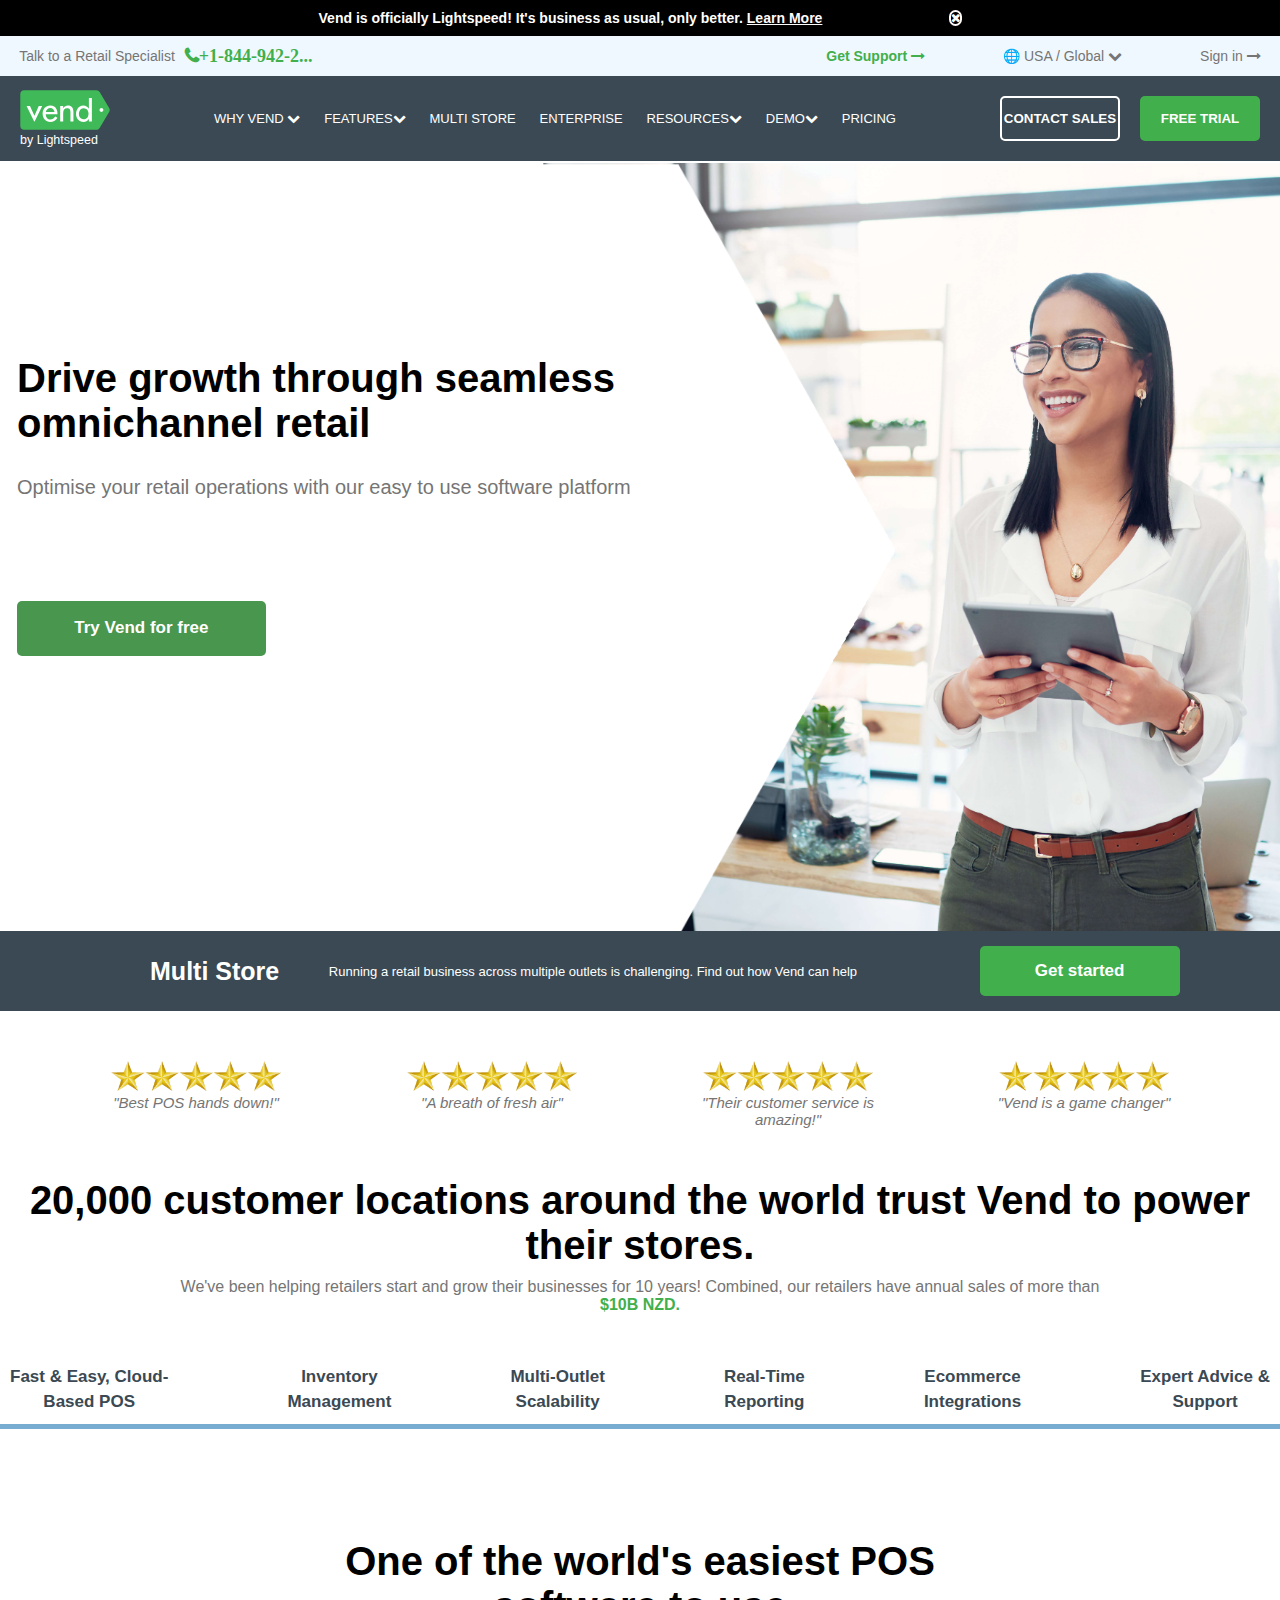
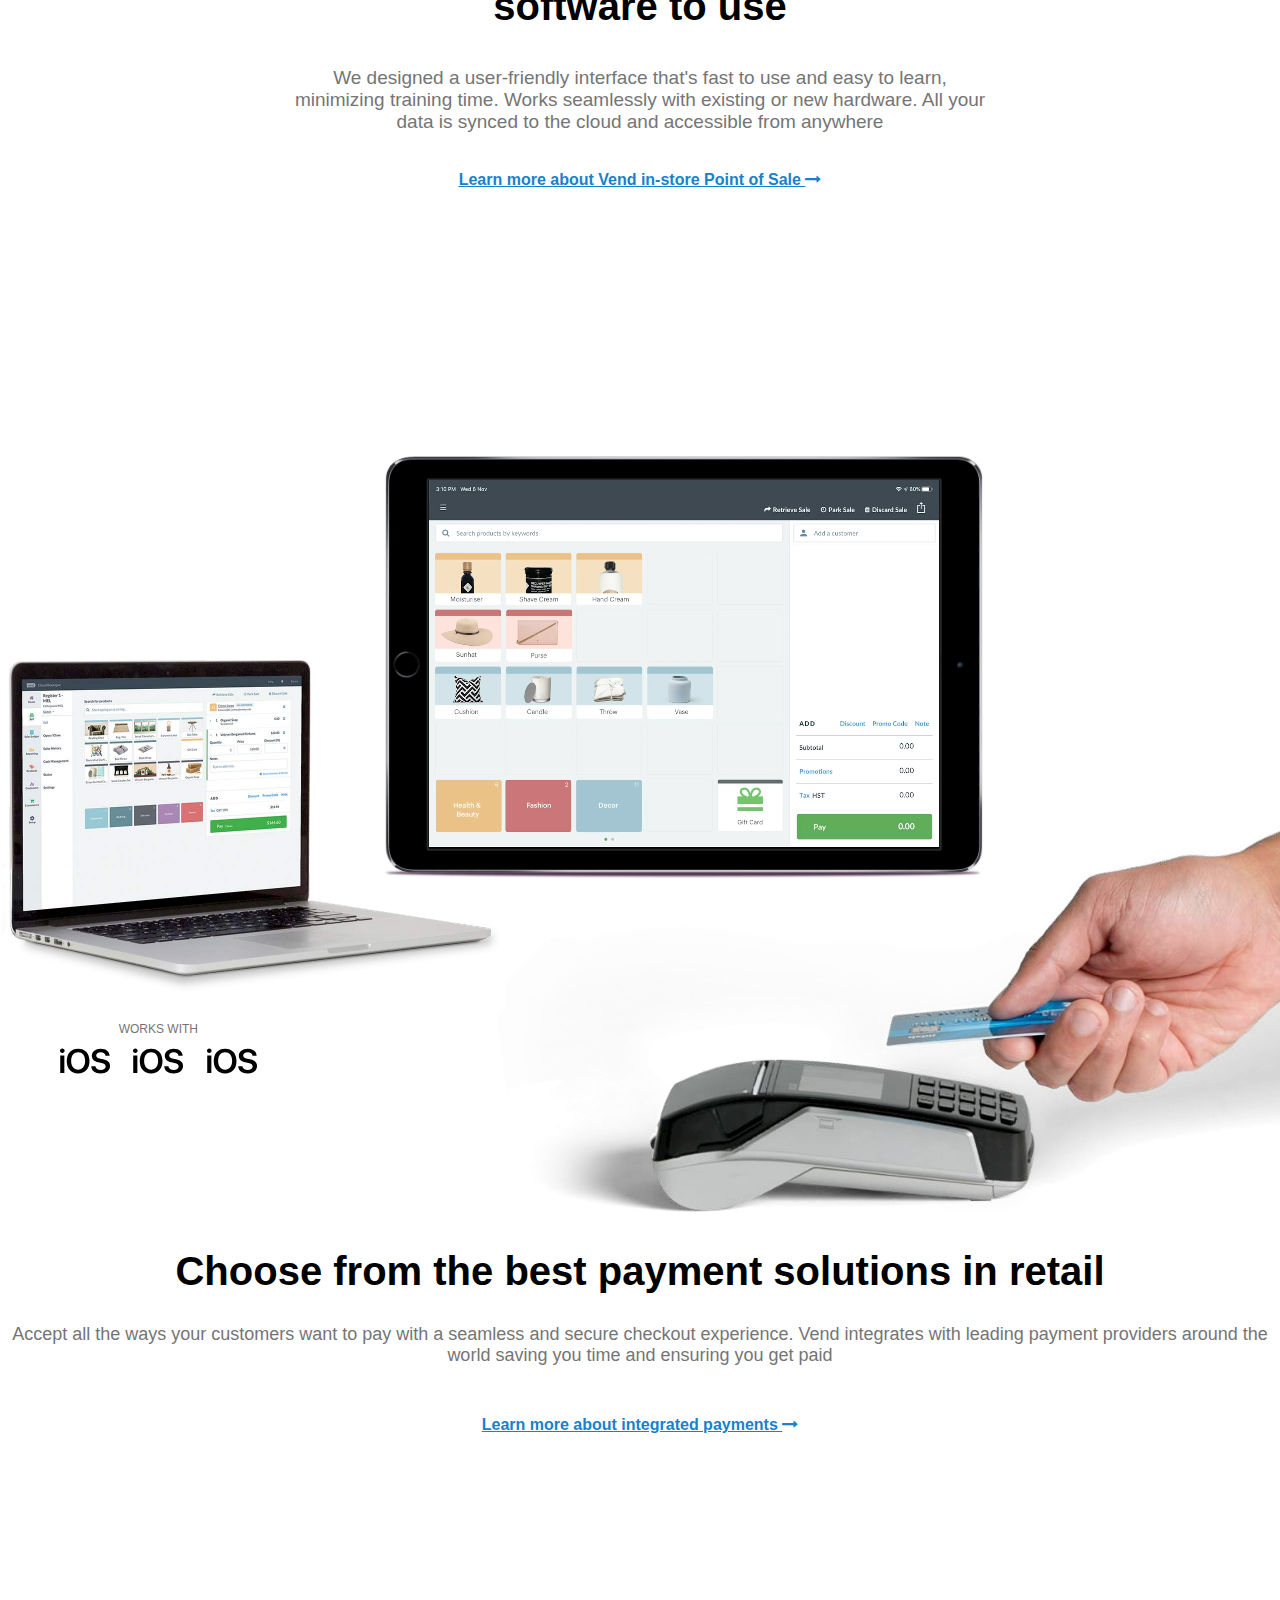
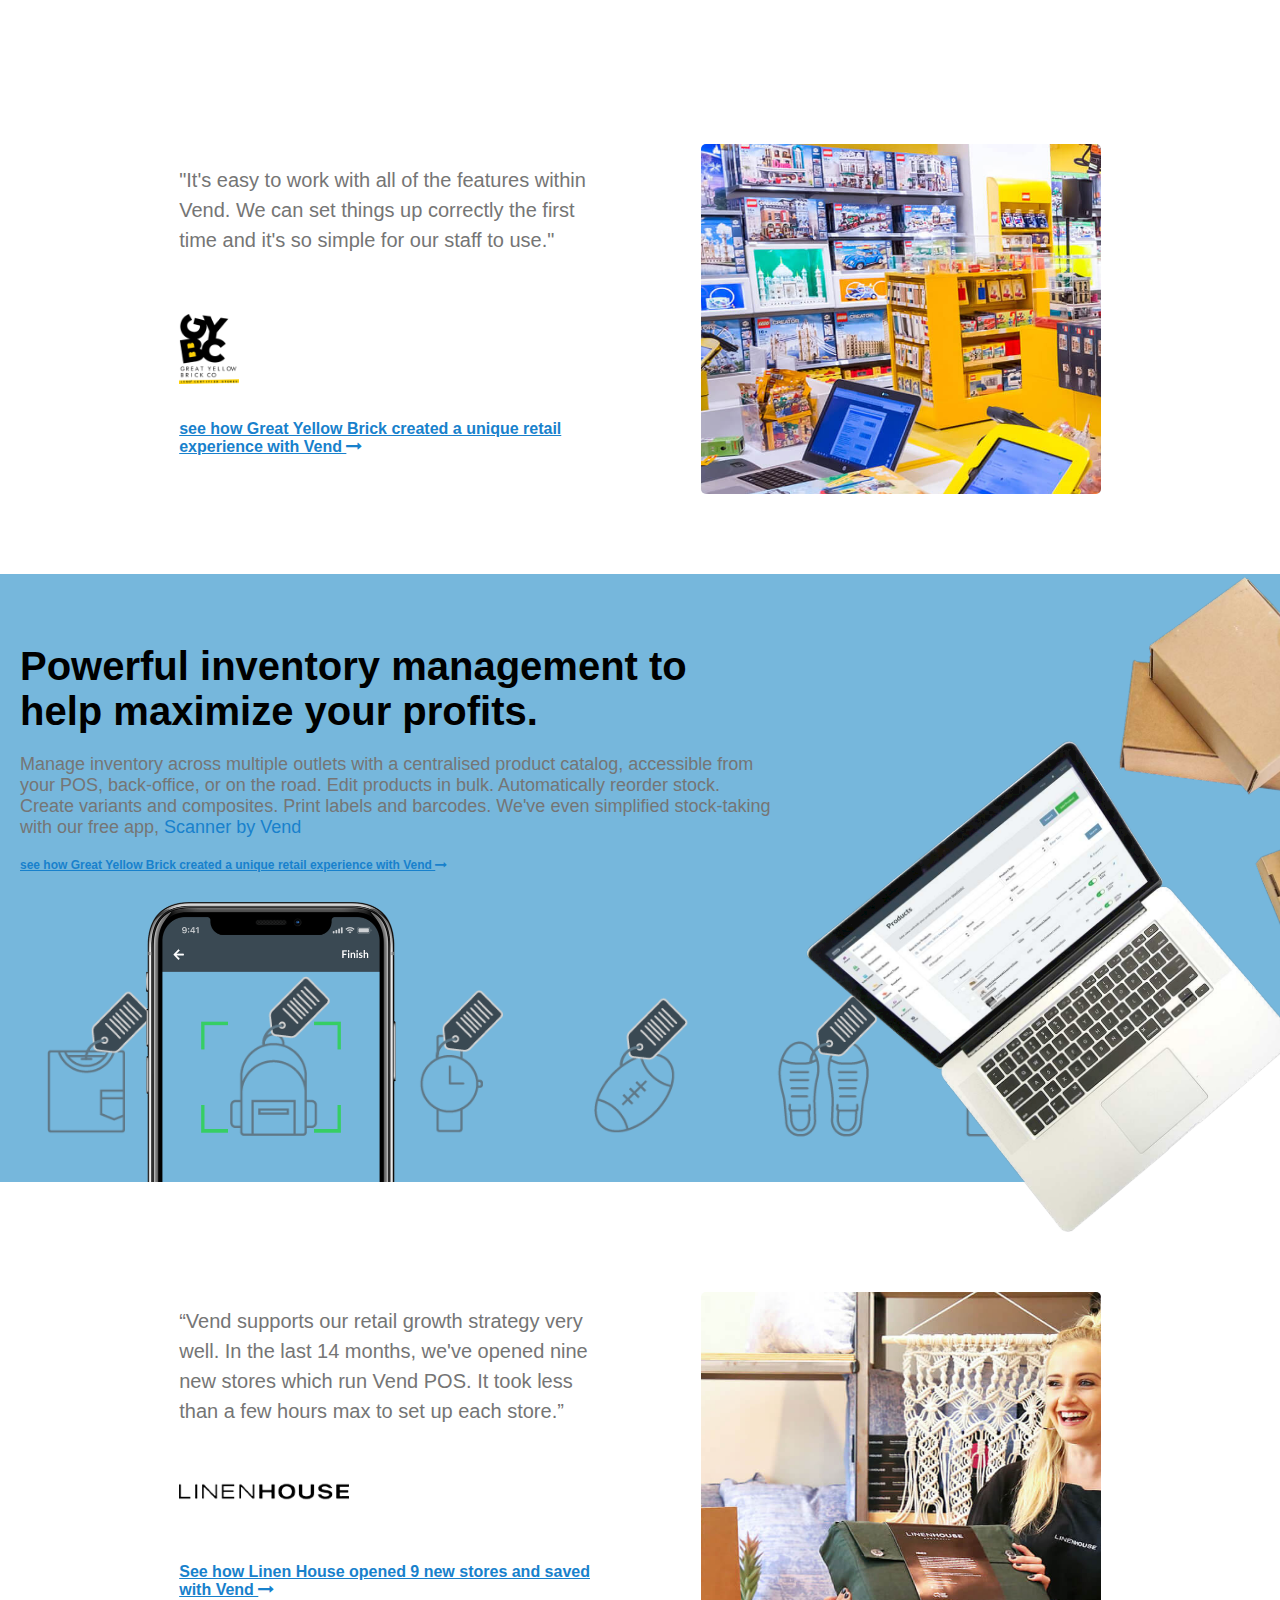
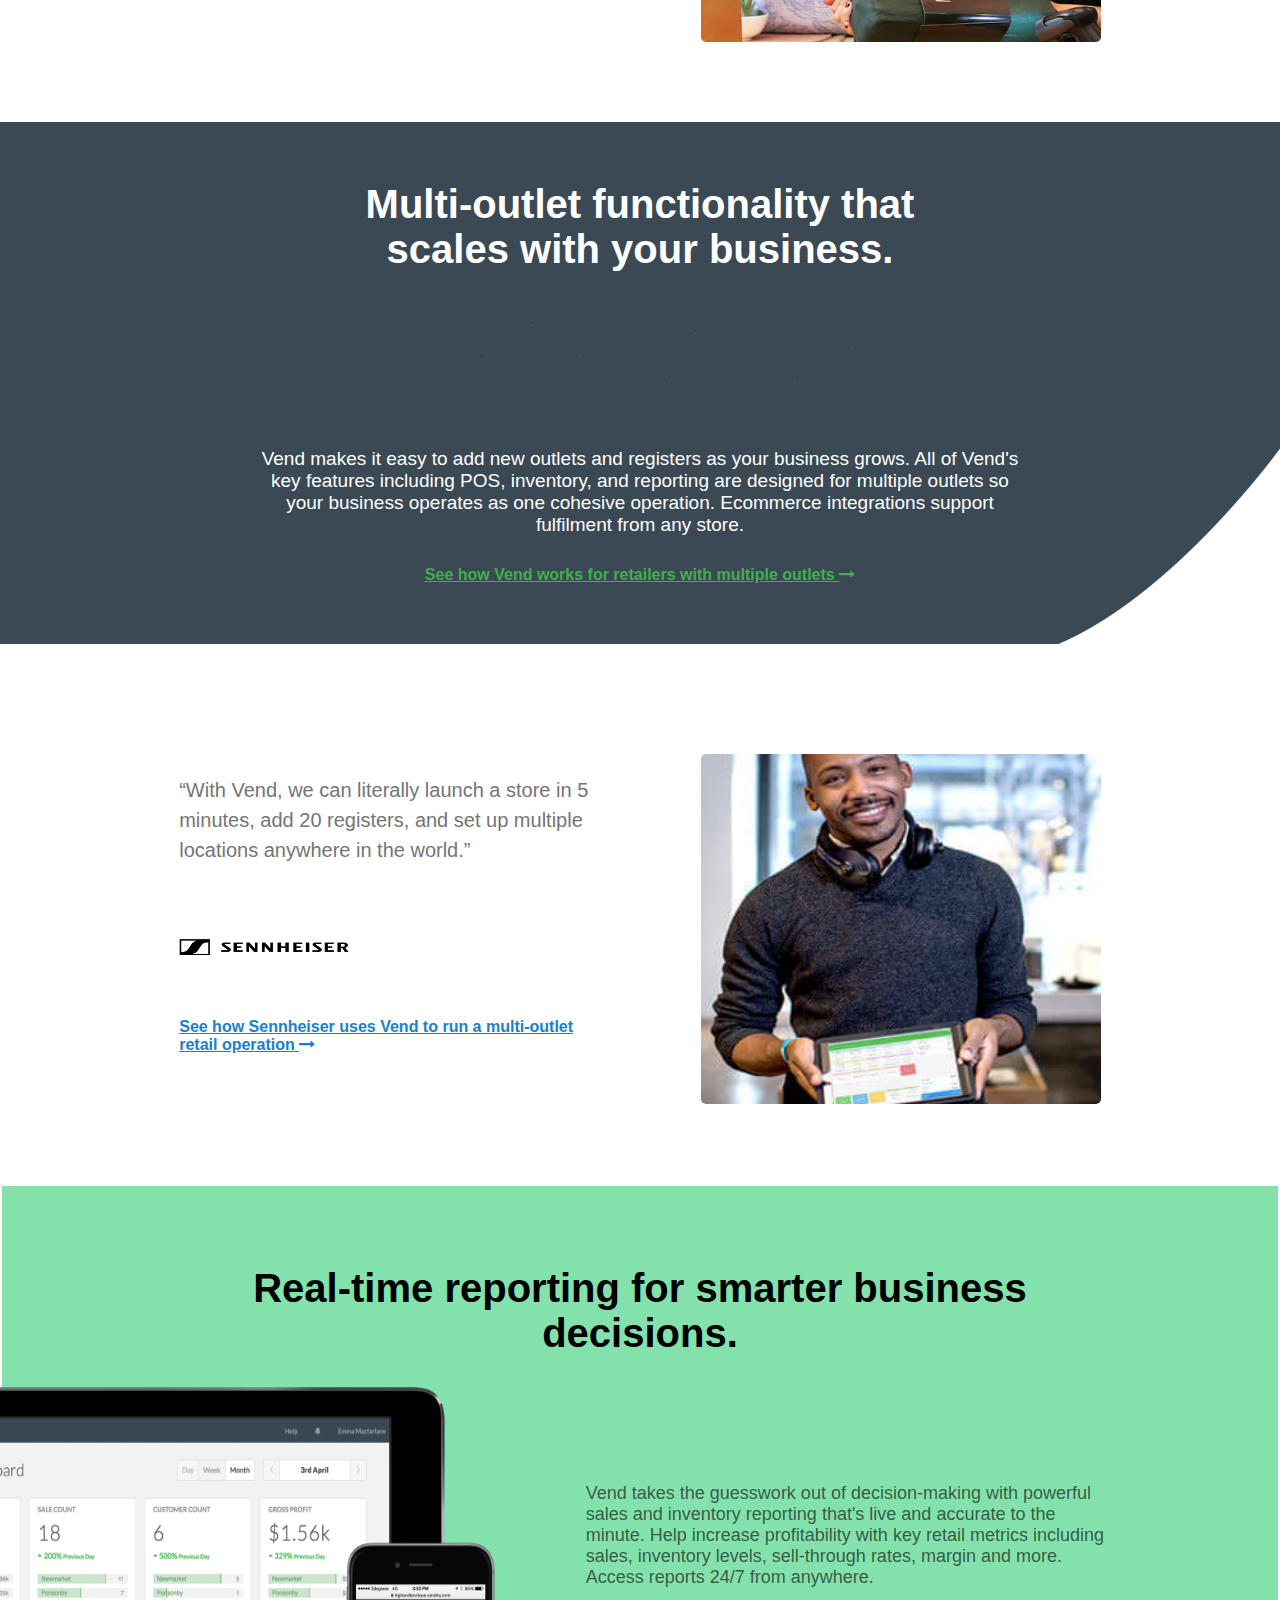
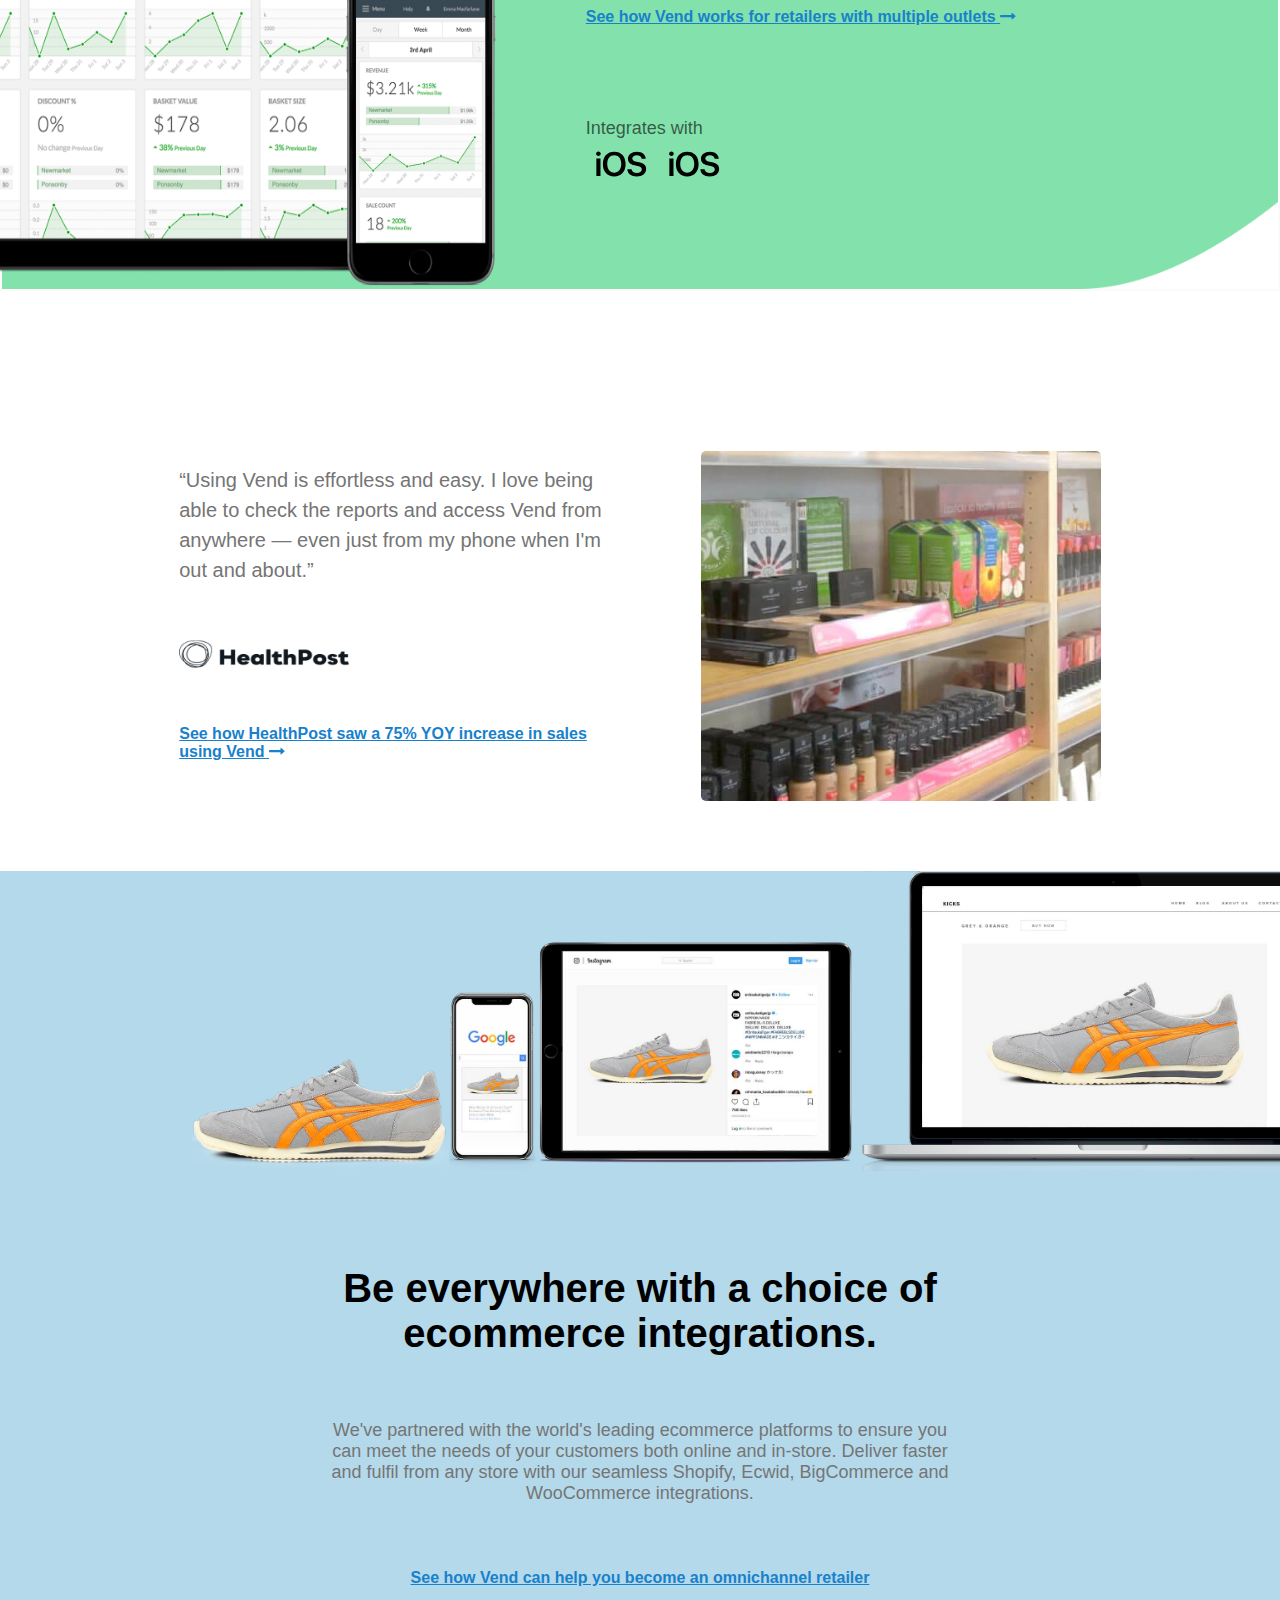
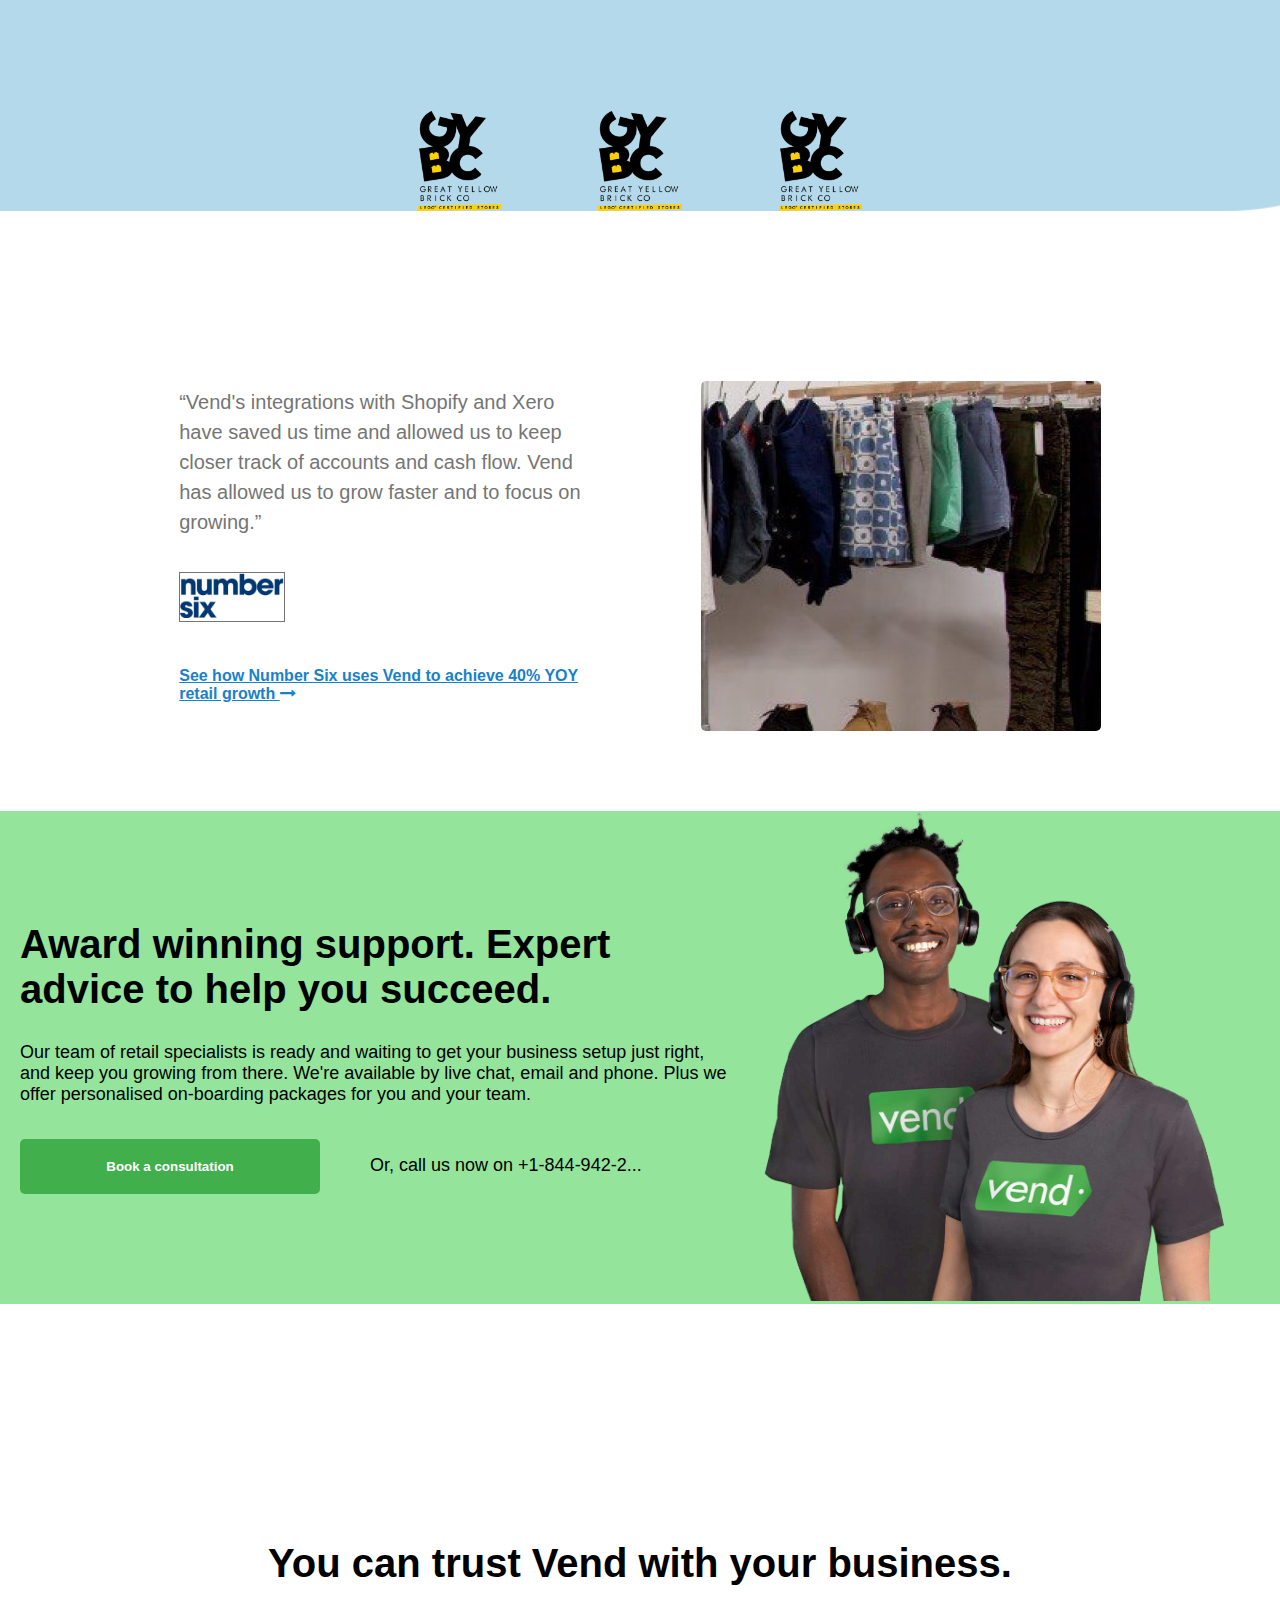
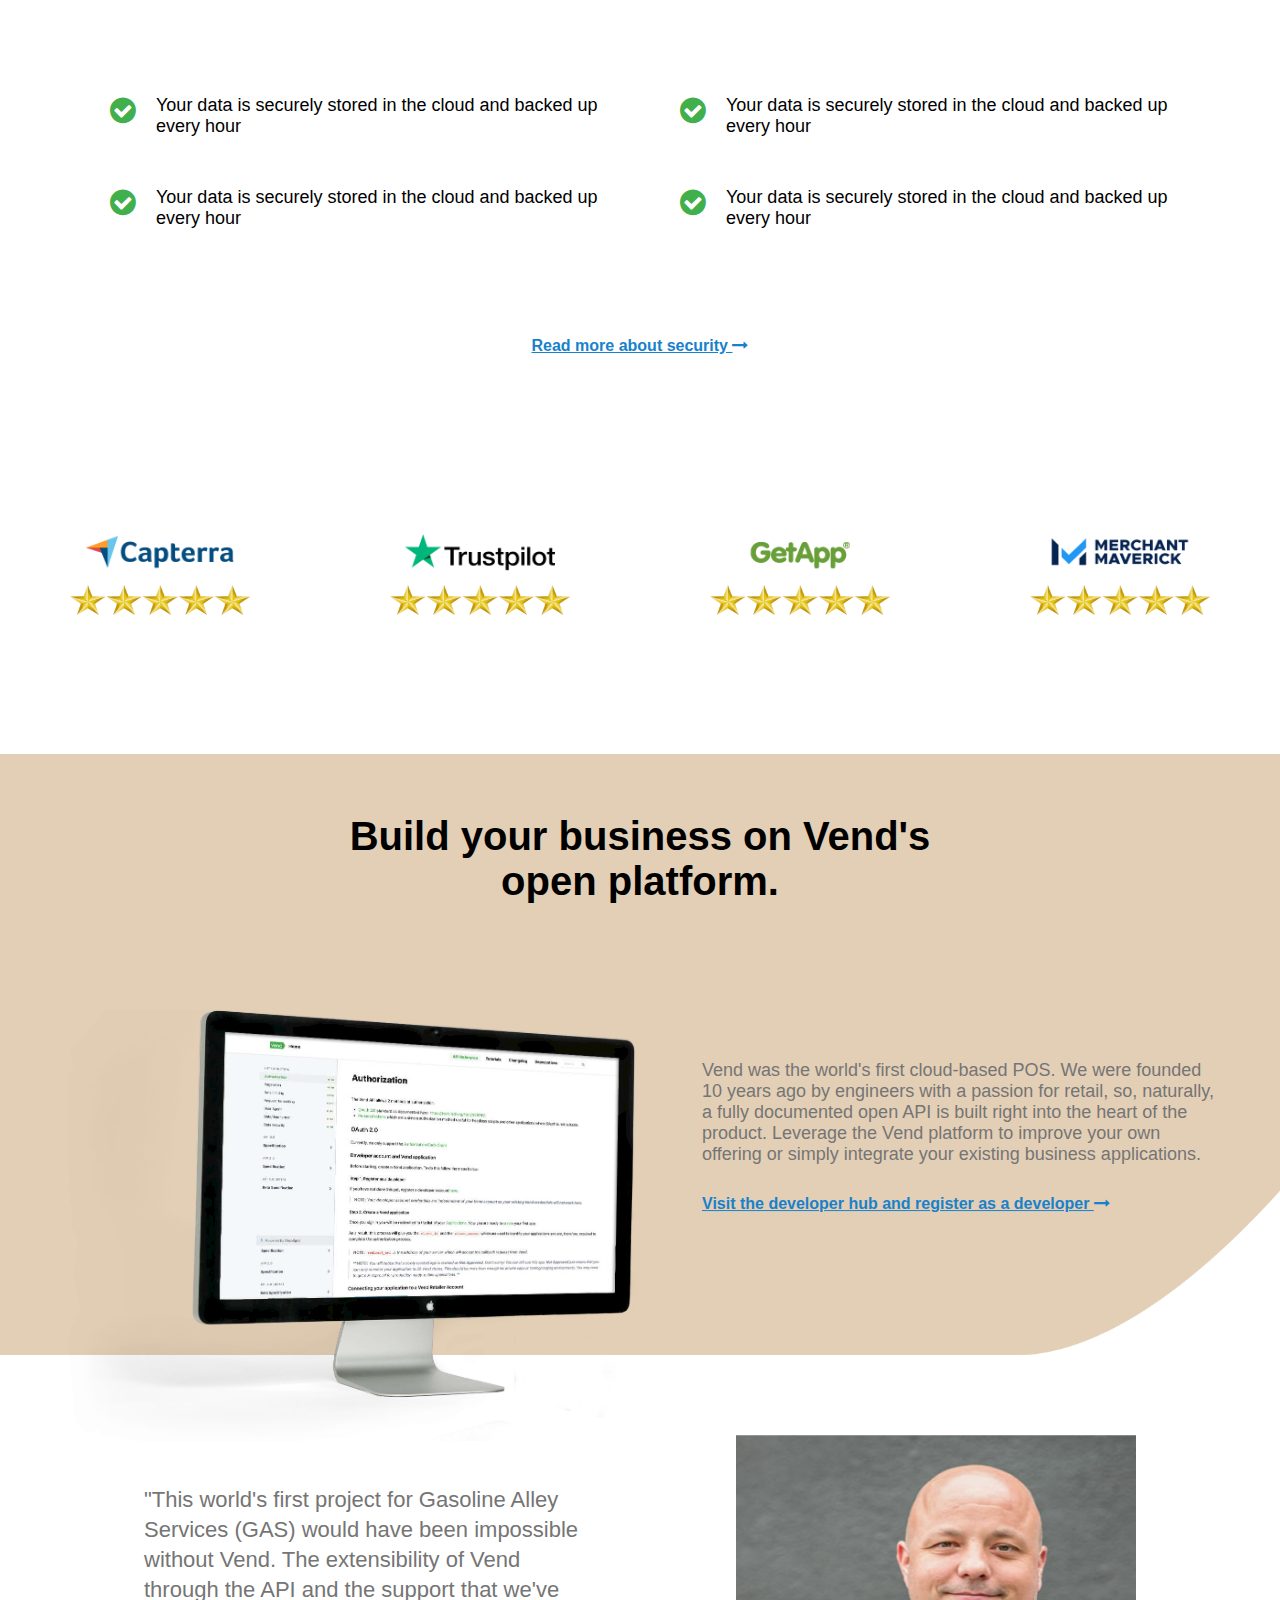
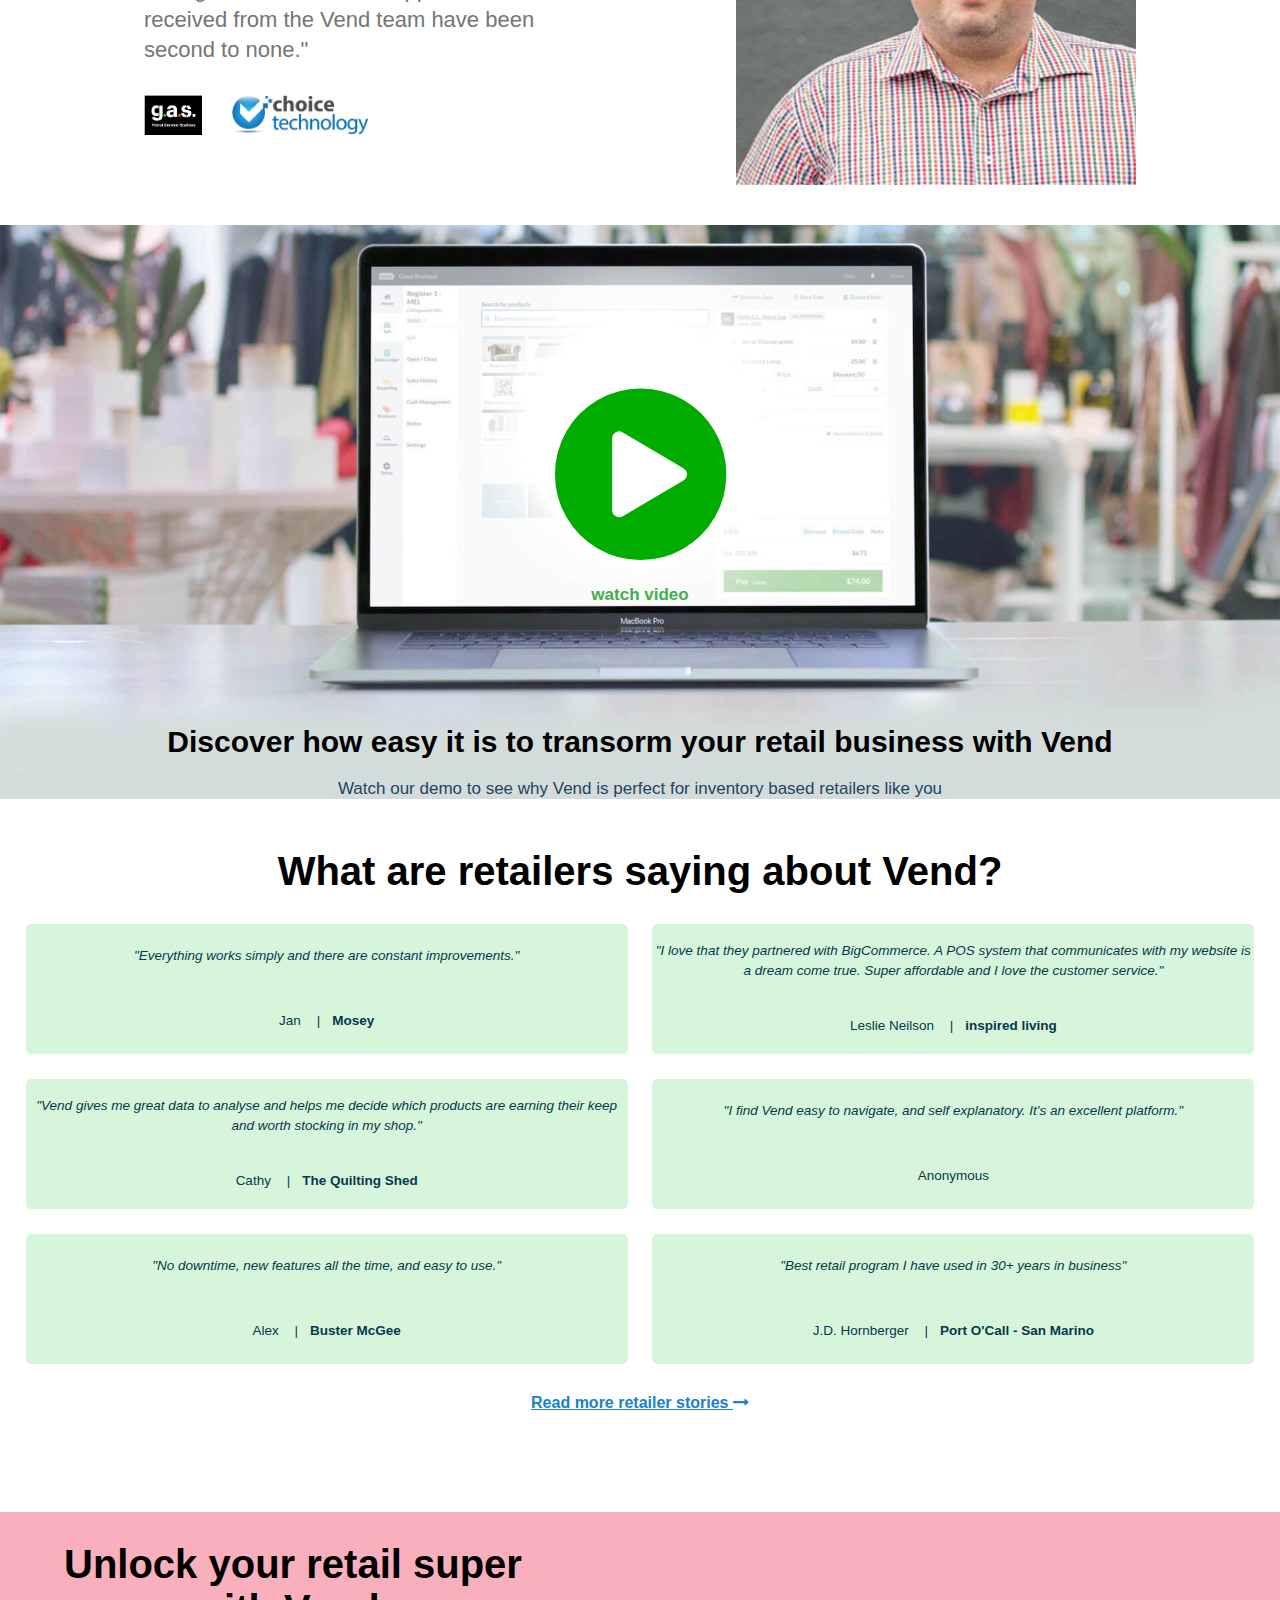
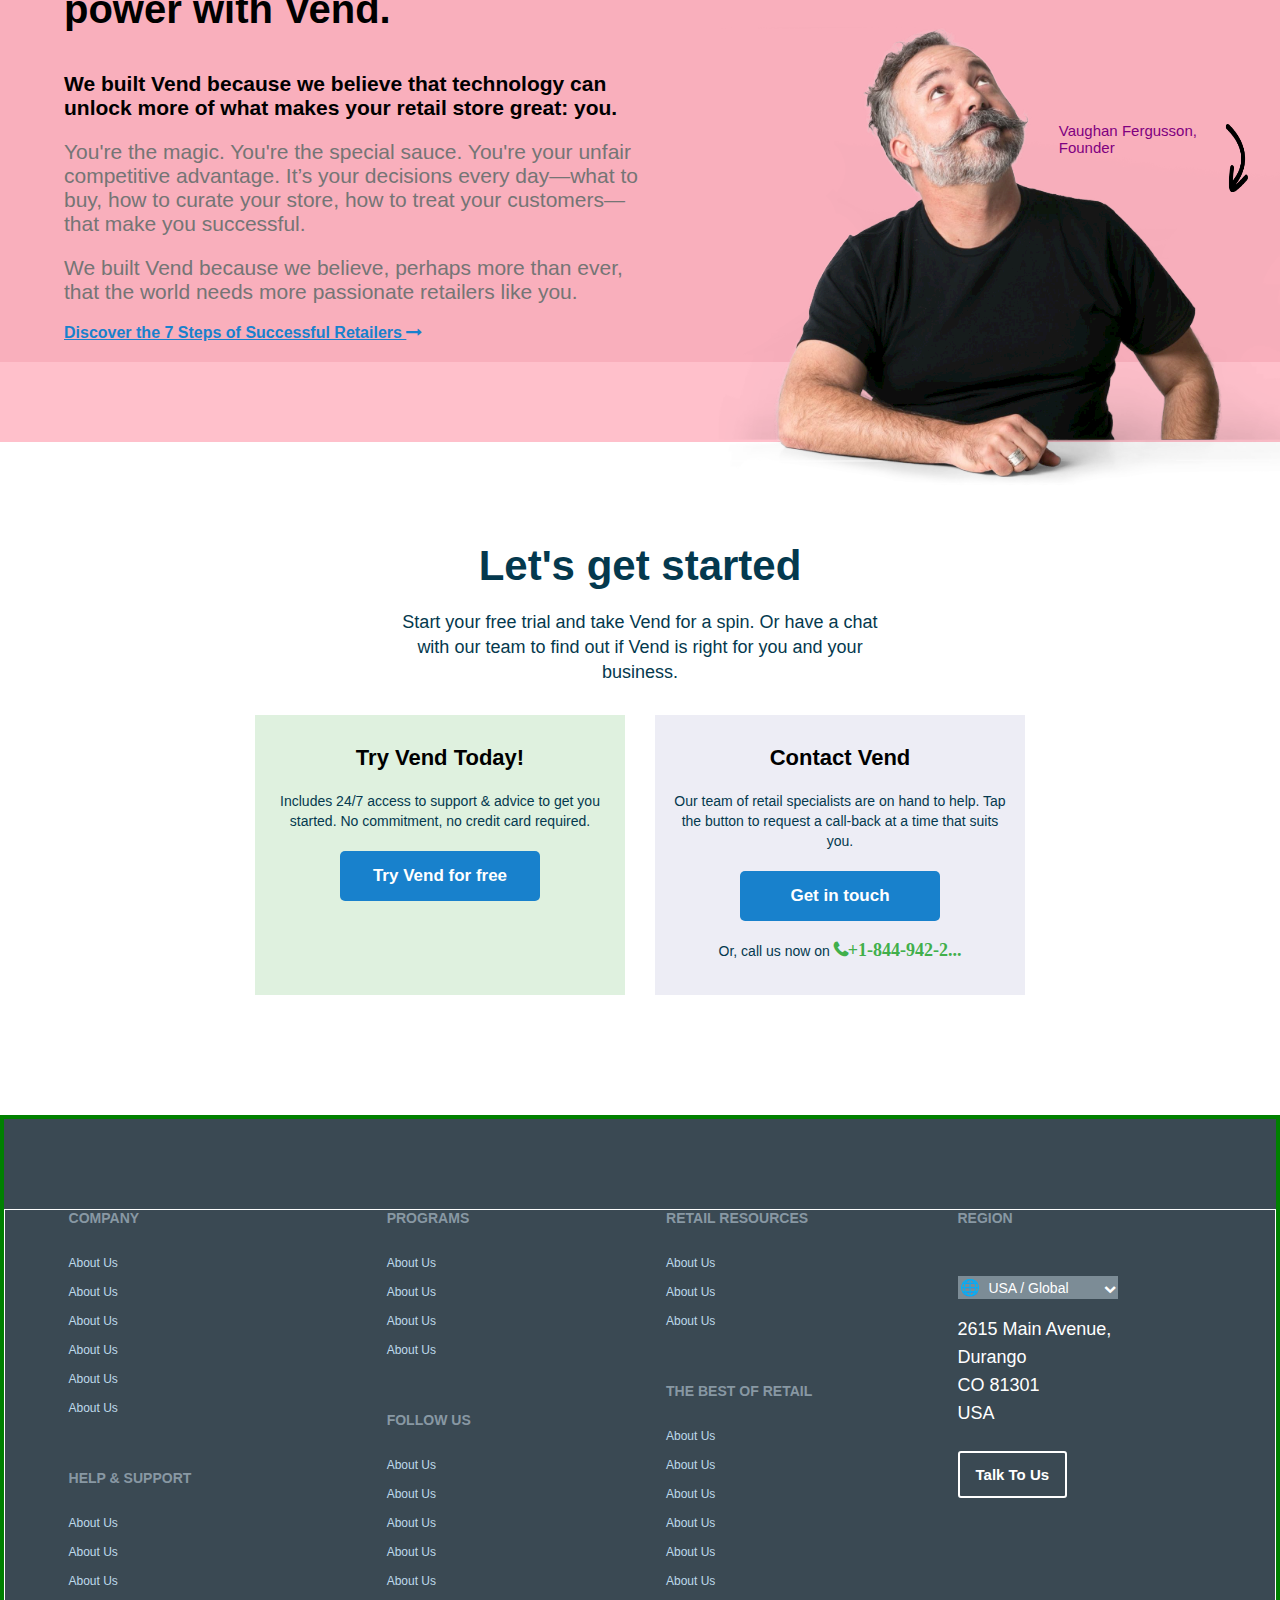
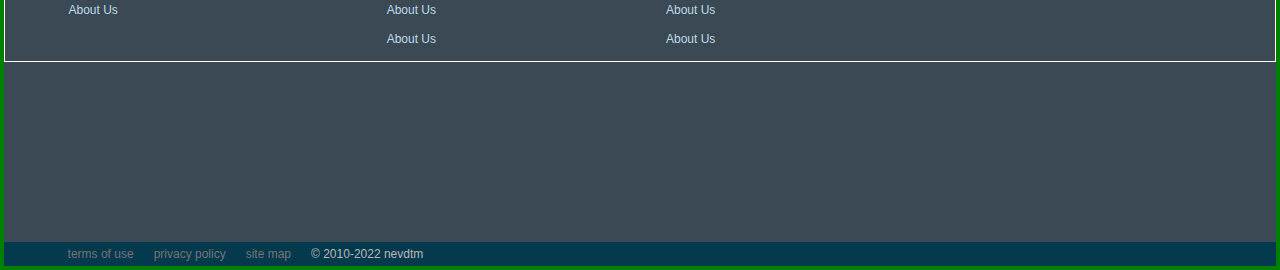
==== commit 318b3faf: "MVP 1" ====
--- a/index.html
+++ b/index.html
@@ -1125,5 +1125,7 @@
     </main>
 </body>
 <script src="scripts/functions.js"></script>
+<script src="scripts/slidingEvents.js"></script>
+<script src="scripts/footerFunctions.js"></script>
 
 </html>--- a/styles/styleMain.css
+++ b/styles/styleMain.css
@@ -60,7 +60,6 @@
 }
 .patrons-img-link {
   width: 40%;
-  border: 1px solid;
 }
 .patrons-image {
   overflow: hidden;
@@ -96,7 +95,7 @@
 }
 .abov2 {
   padding-top: 60px;
-  background-image: url(../Untitled-2.png);
+  background-image: url(../images/backG-dark.png);
   background-position: center;
   background-size: cover;
   display: flex;
@@ -737,15 +736,11 @@
   text-align: center;
   margin-bottom: 50px;
 }
-.yellow-img-link {
-  width: 60px;
-  border: 1px solid;
-}
 
 #S6 {
   display: flex;
   position: relative;
-  background-image: url(../Untitled-2.png);
+  background-image: url(../images/backG-blue.png);
   background-position: center;
   background-size: cover;
   background-repeat: no-repeat;
@@ -807,7 +802,7 @@
 }
 .abov3 {
   border: 2px solid snow;
-  background-image: url(../Untitled-2.png);
+  background-image: url(../images/backG-green.png);
   background-position: center;
   background-size: cover;
   display: flex;
@@ -857,7 +852,7 @@
   display: flex;
   flex-direction: column;
   align-items: center;
-  background-image: url(../Untitled-2.png);
+  background-image: url(../images/backG-lightBlue.png);
   background-position: center;
   background-size: cover;
 }
@@ -978,7 +973,7 @@
   flex-direction: column;
   align-items: center;
   margin: 80px 0;
-  background-image: url(../Untitled-2.png);
+  background-image: url(../images/backG-paleBrown.png);
   background-repeat: no-repeat;
   background-size: cover;
   background-position: center;
--- a/styles/responsiveMain.css
+++ b/styles/responsiveMain.css
@@ -57,7 +57,6 @@
     margin-top: 40px;
   }
   #S3 div {
-    border: 2px solid red;
     width: 80%;
     height: fit-content;
   }
@@ -86,7 +85,6 @@
     align-self: flex-end;
   }
   #S5-1 {
-    border: 1px solid rgb(68, 0, 255);
     height: fit-content;
   }
   #S5-1 img {
@@ -152,7 +150,6 @@
   }
   figcaption {
     width: fit-content;
-    border: 1px solid;
     transform: translate(-250px, 350px);
   }
   figcaption img {
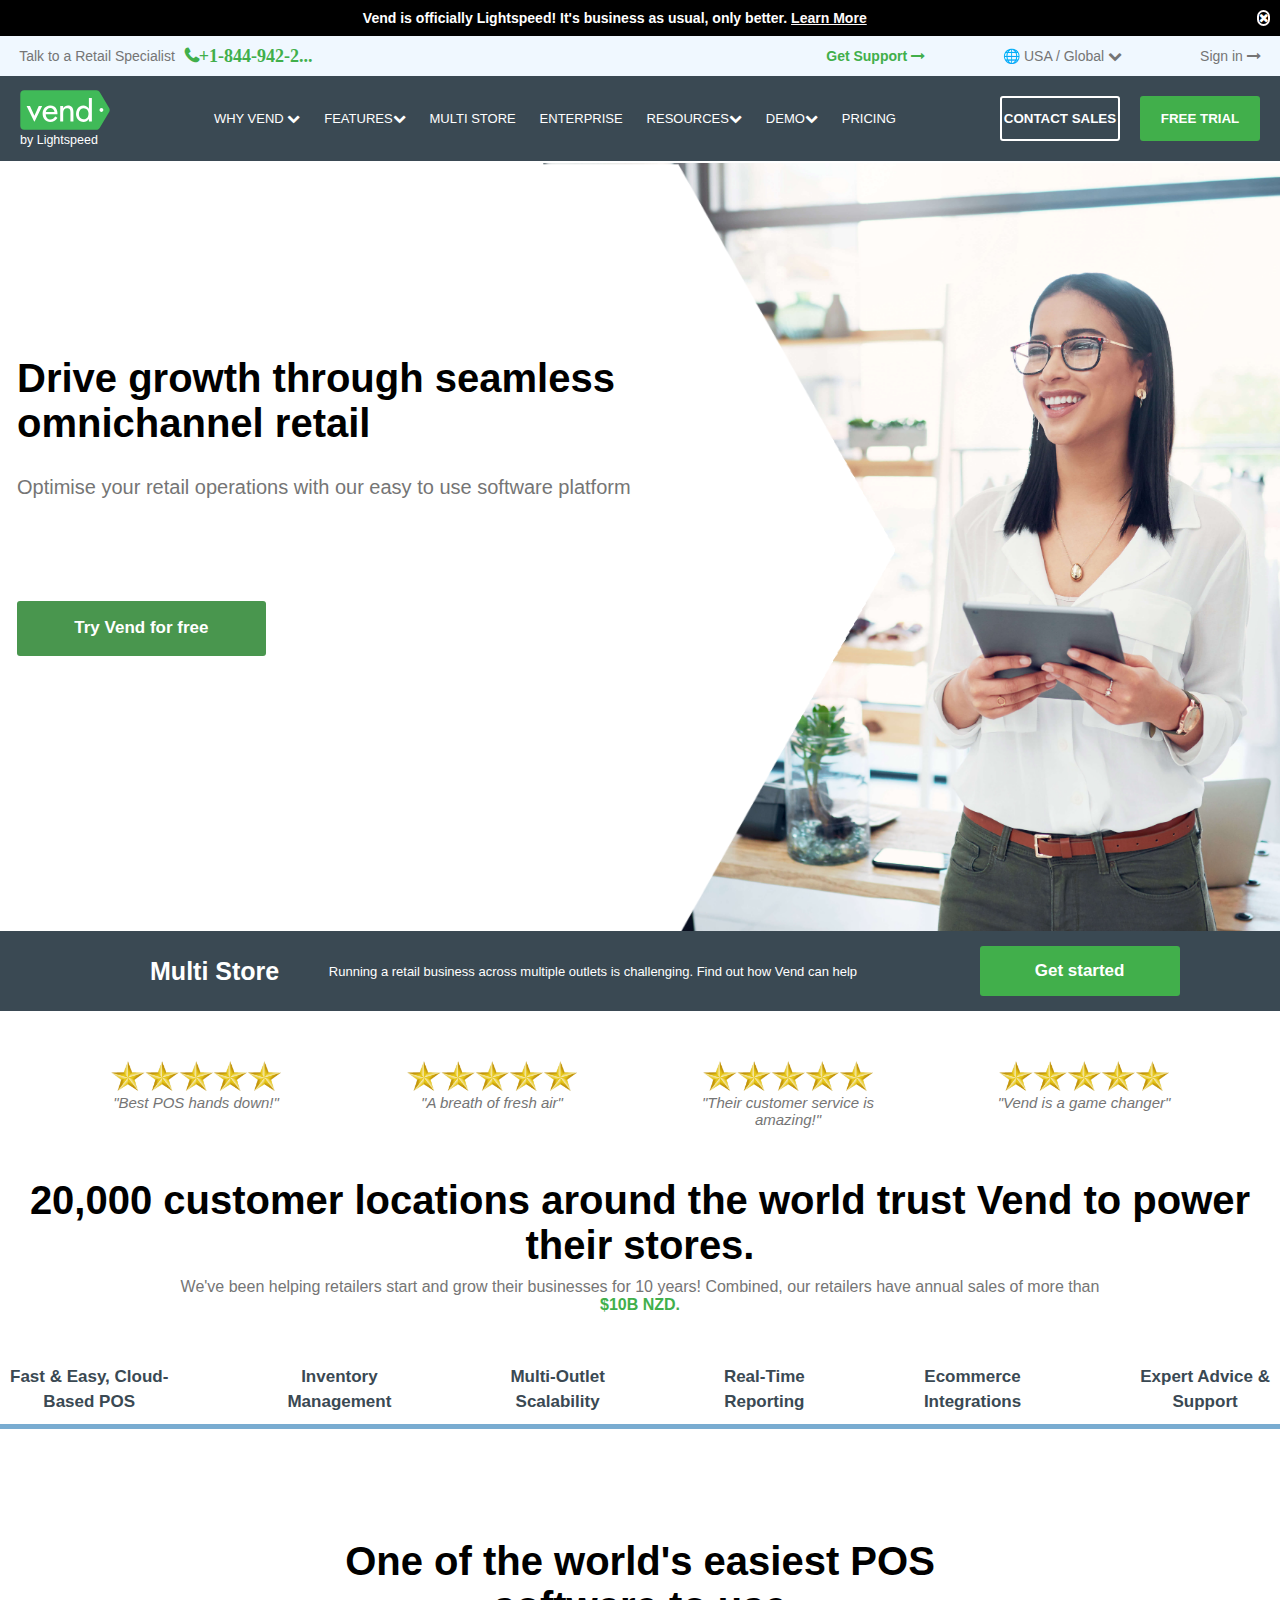
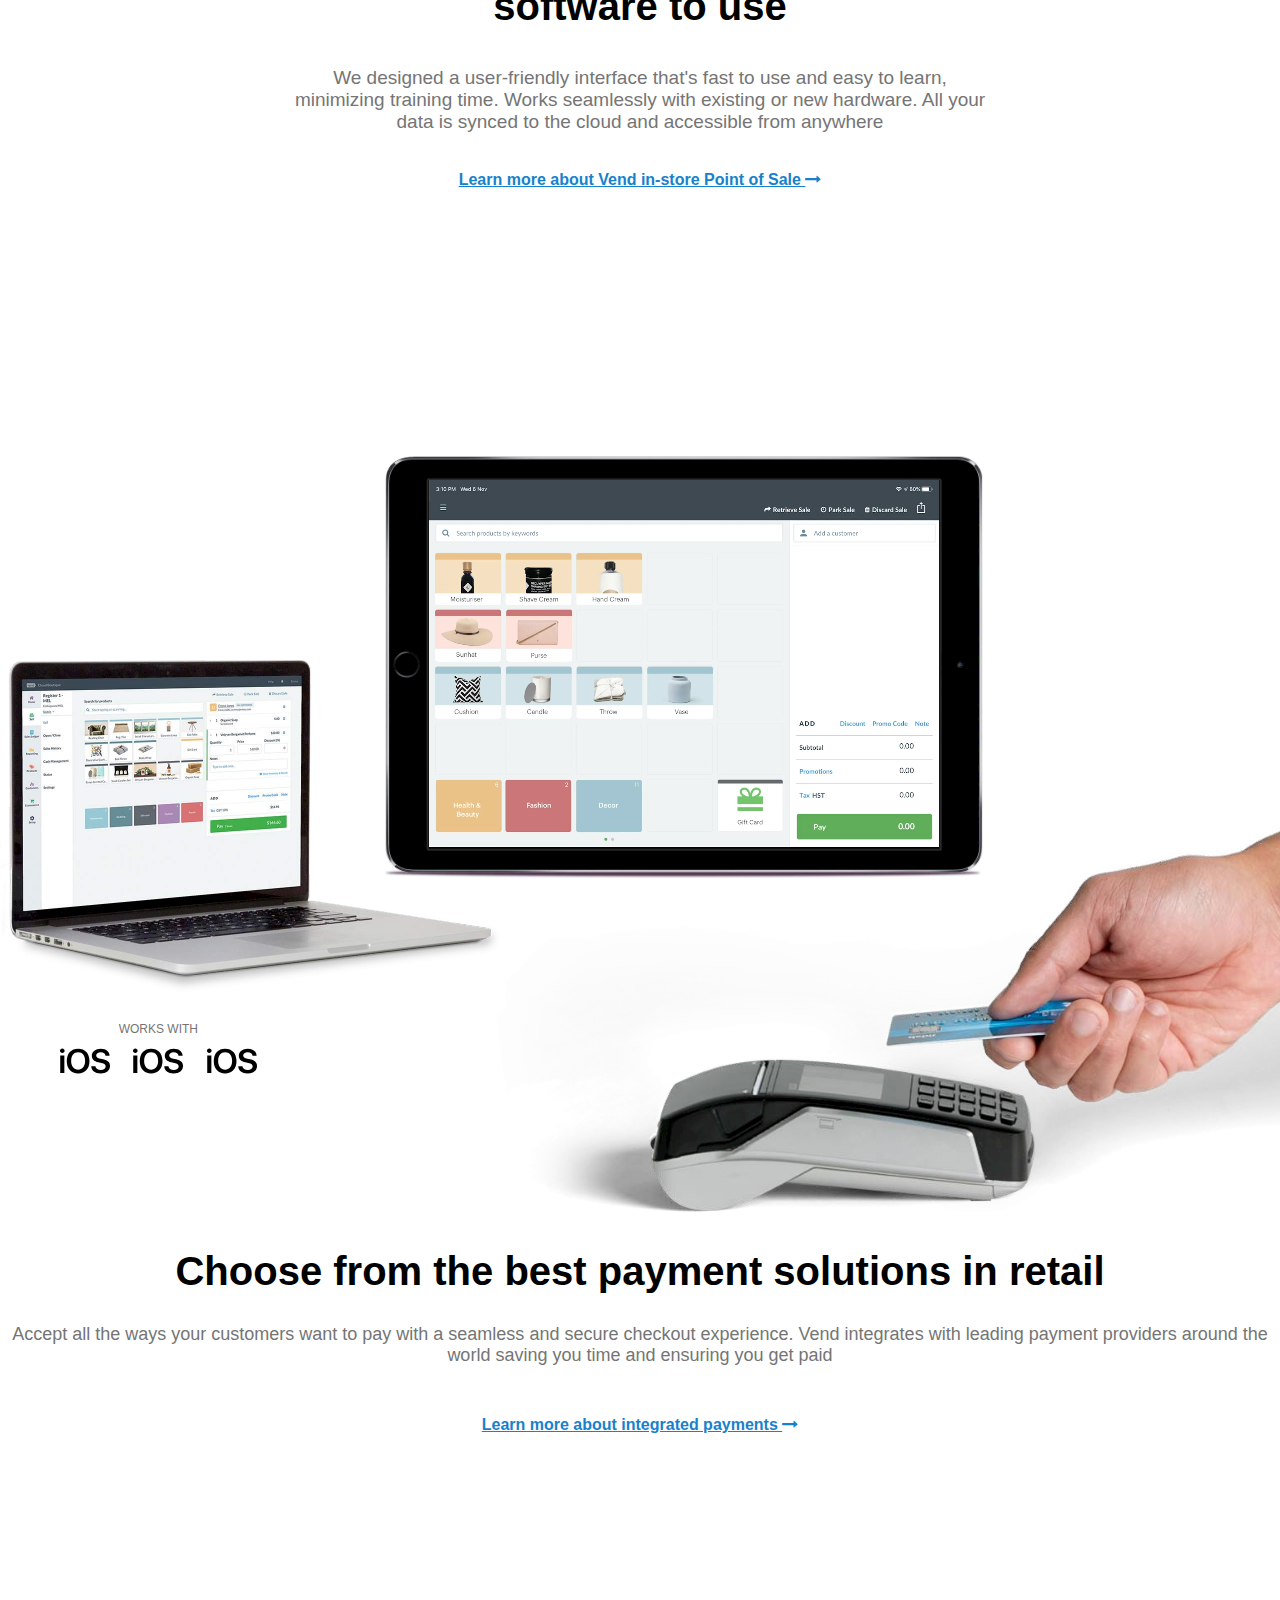
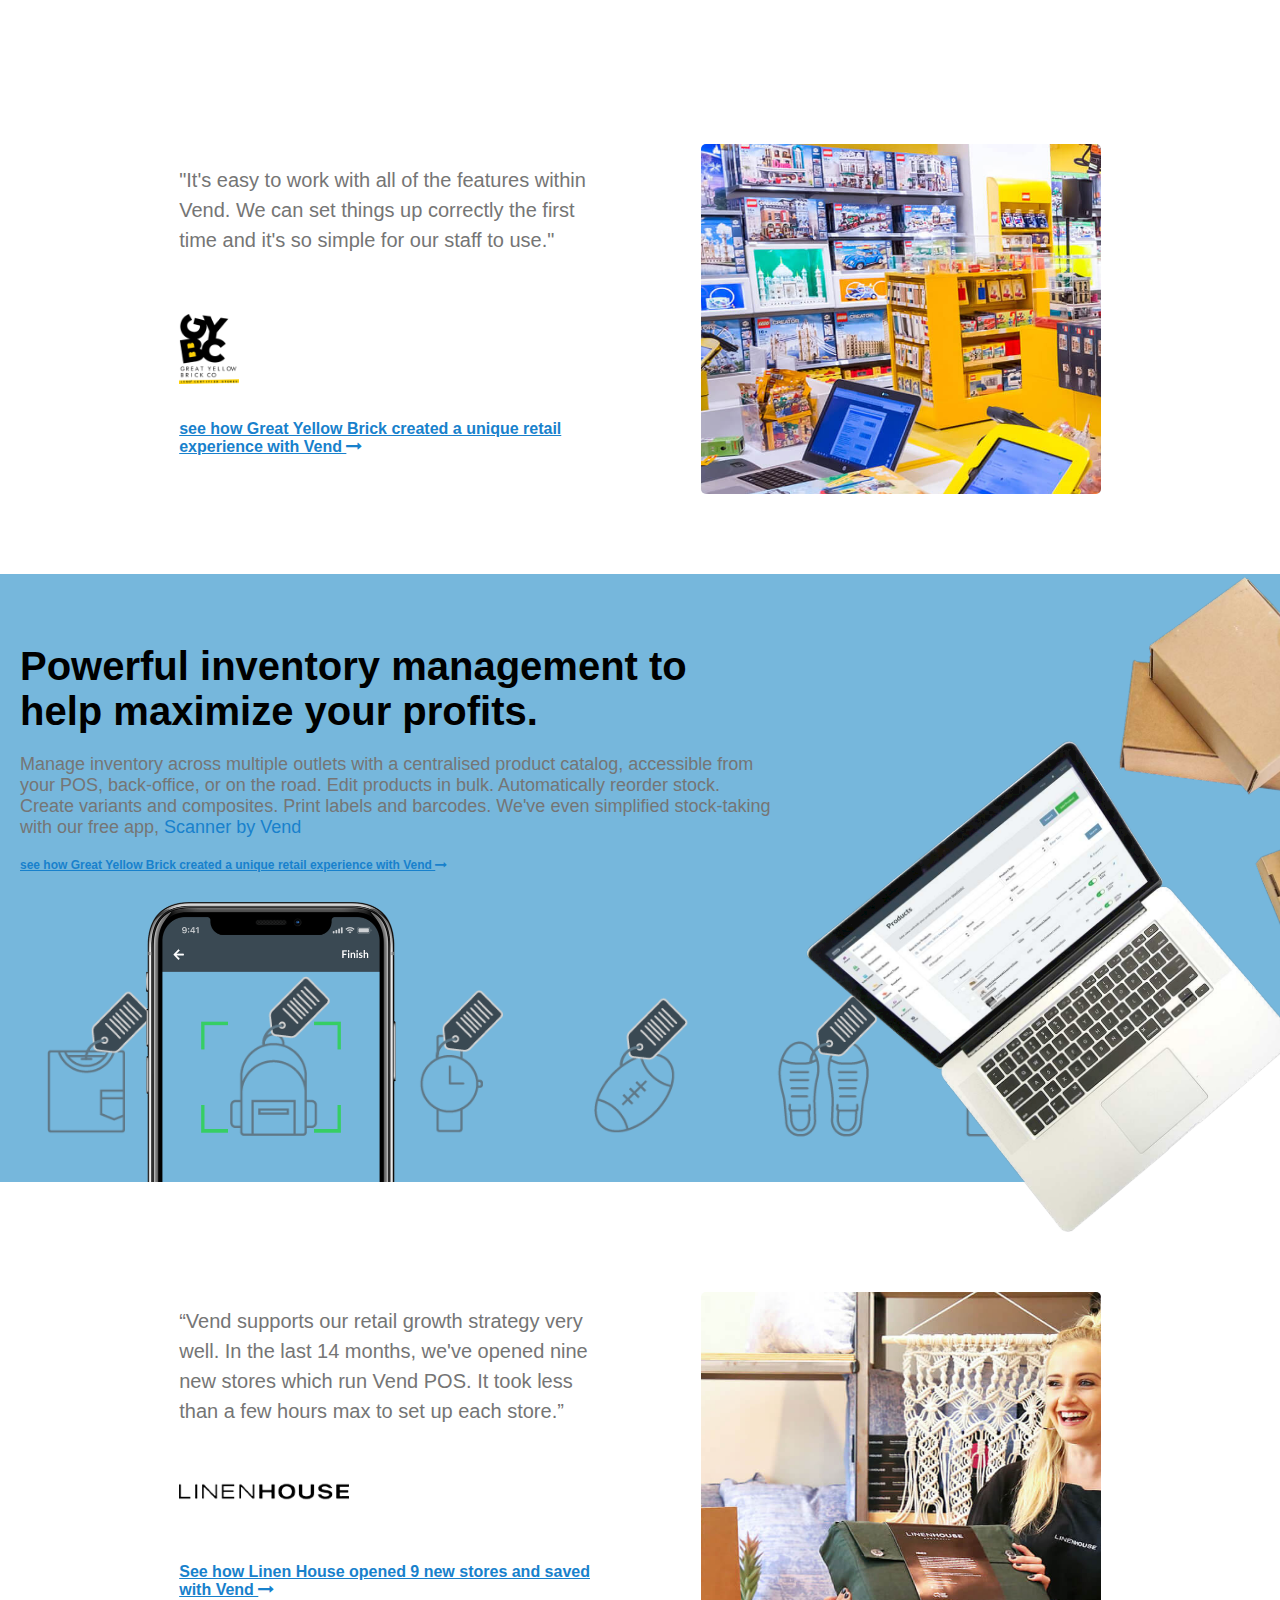
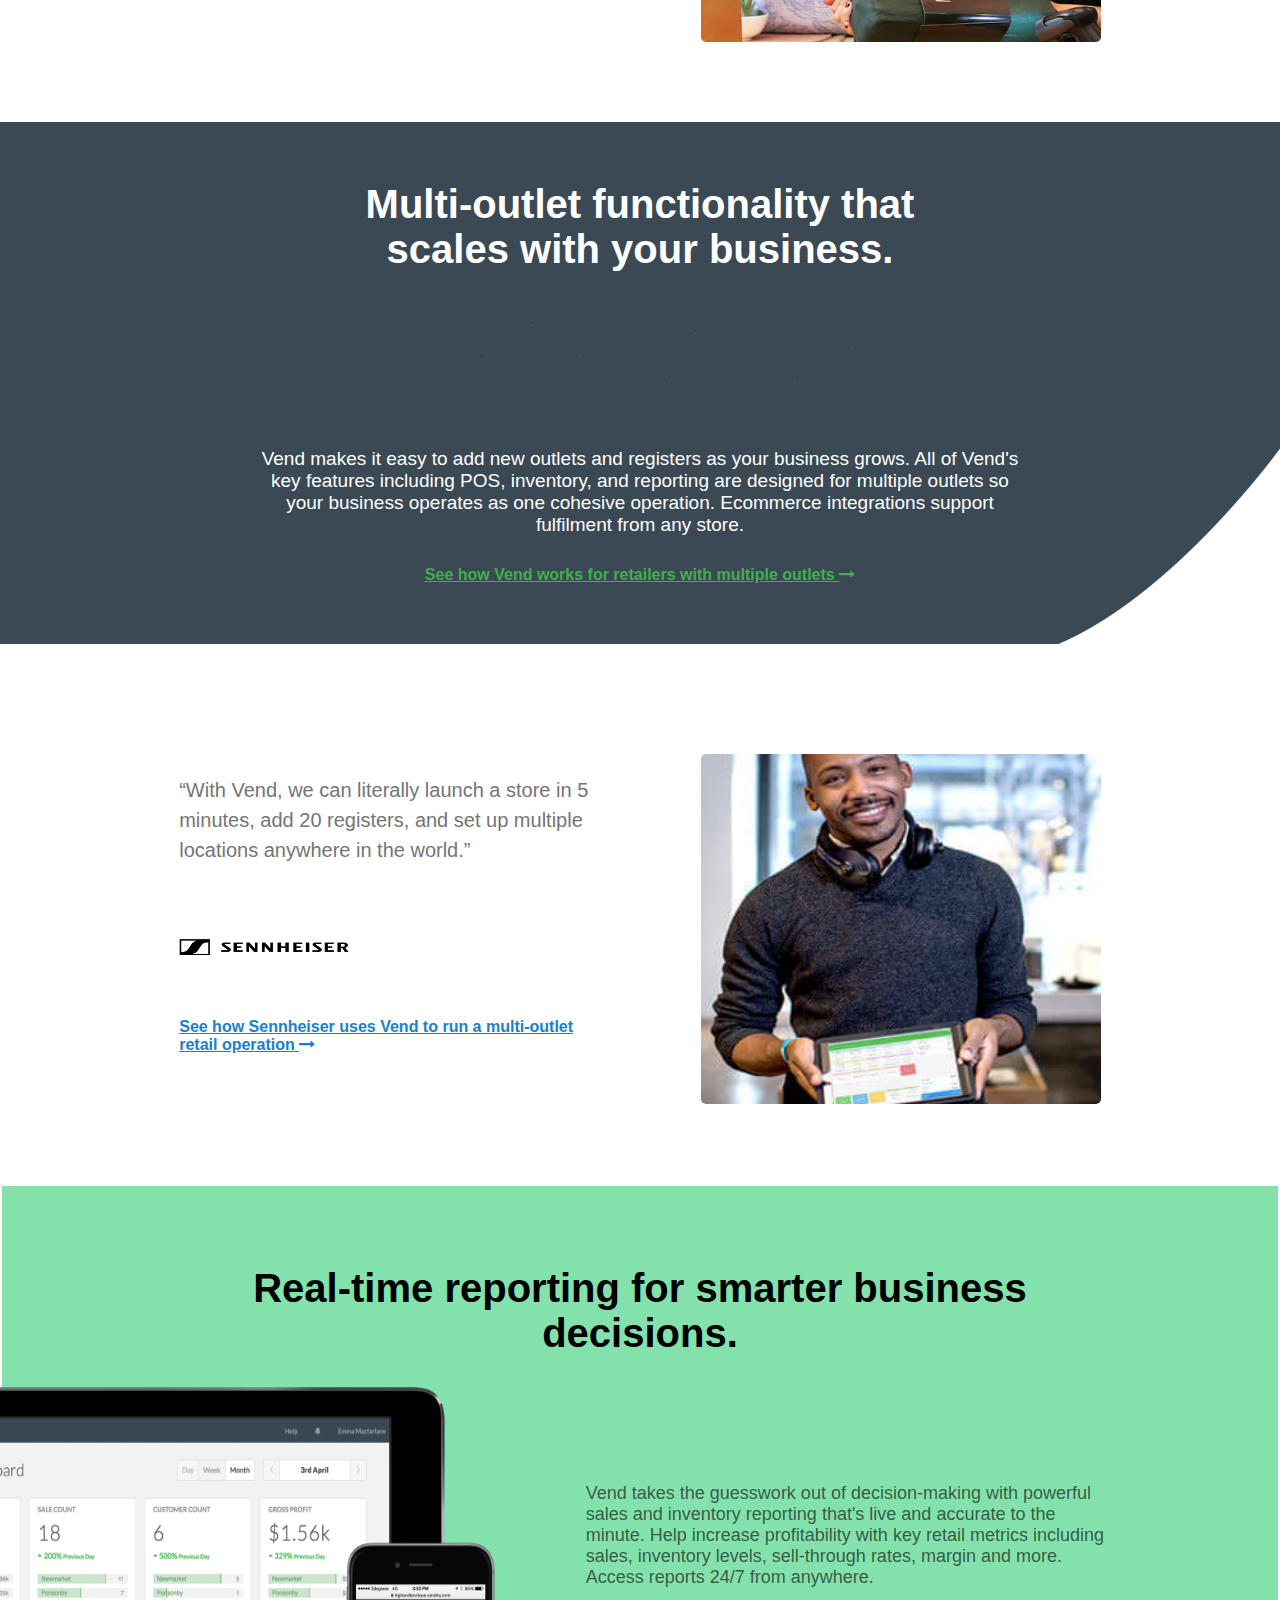
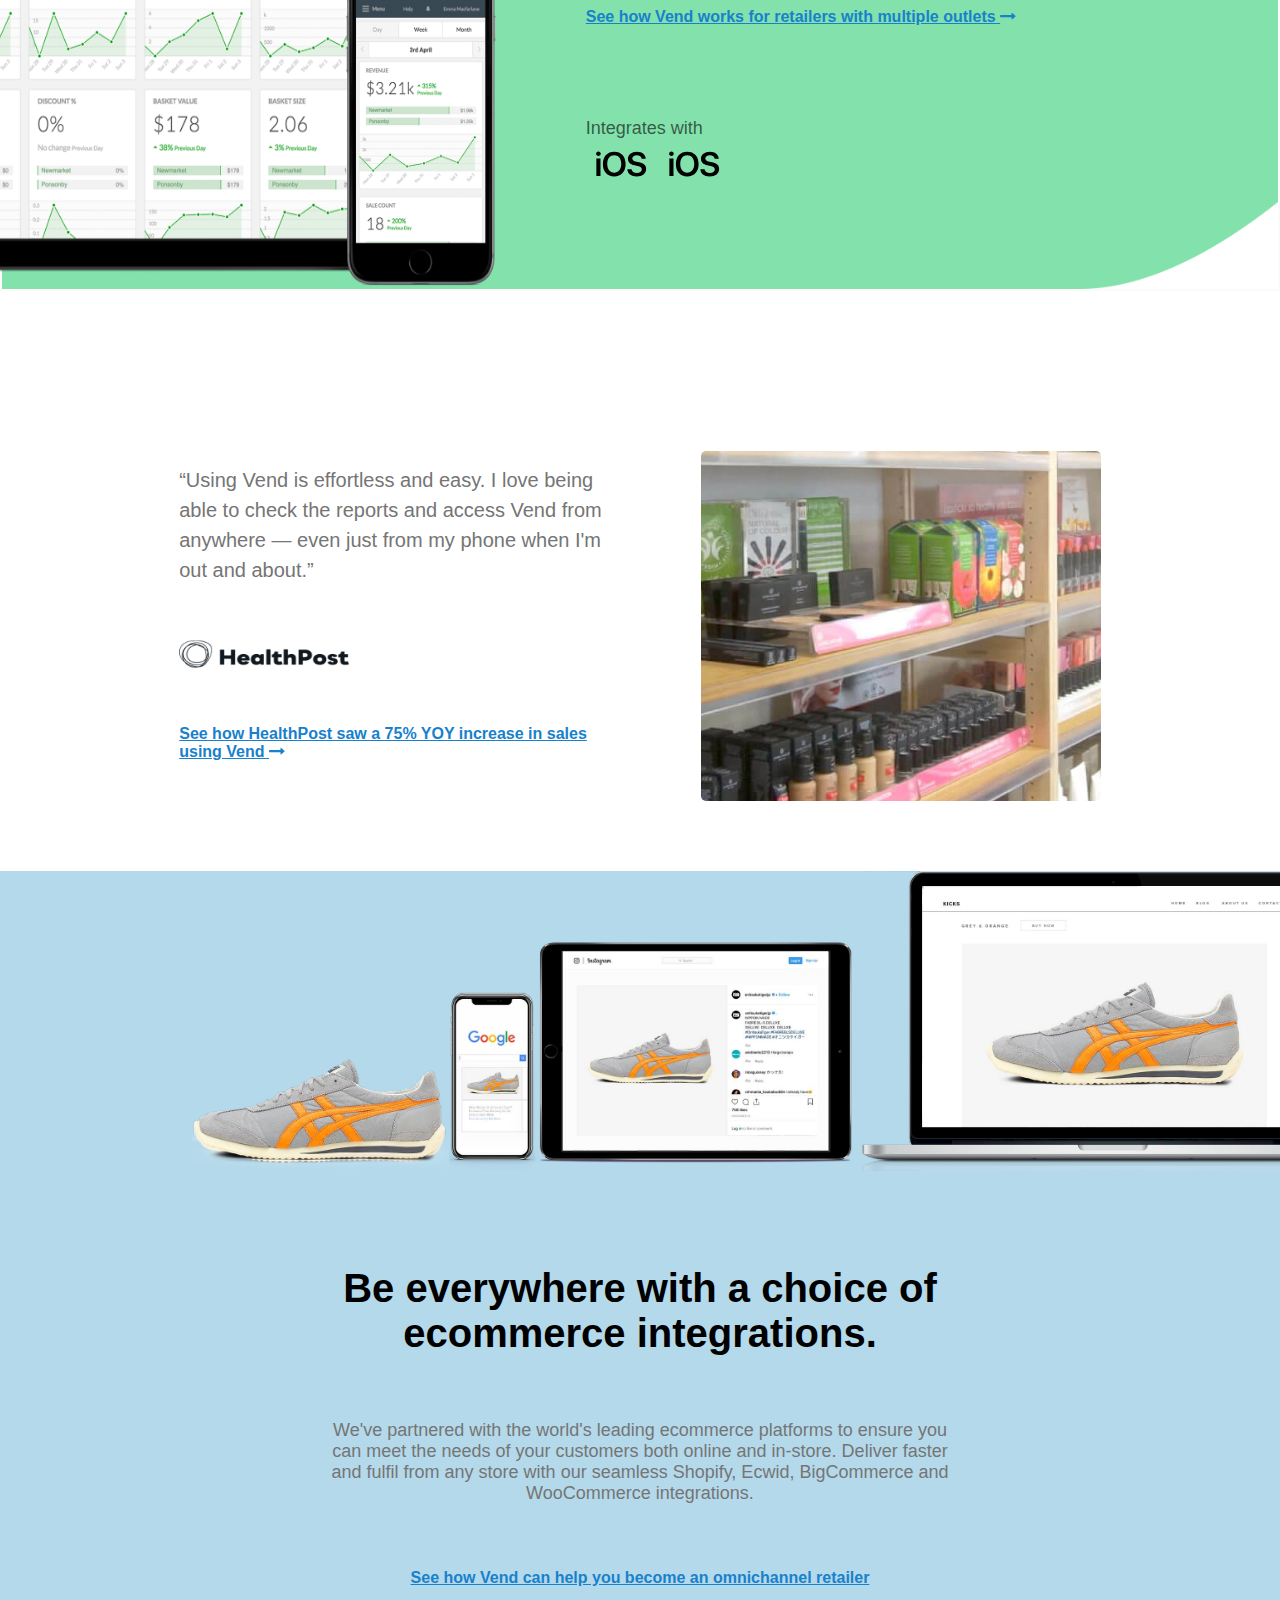
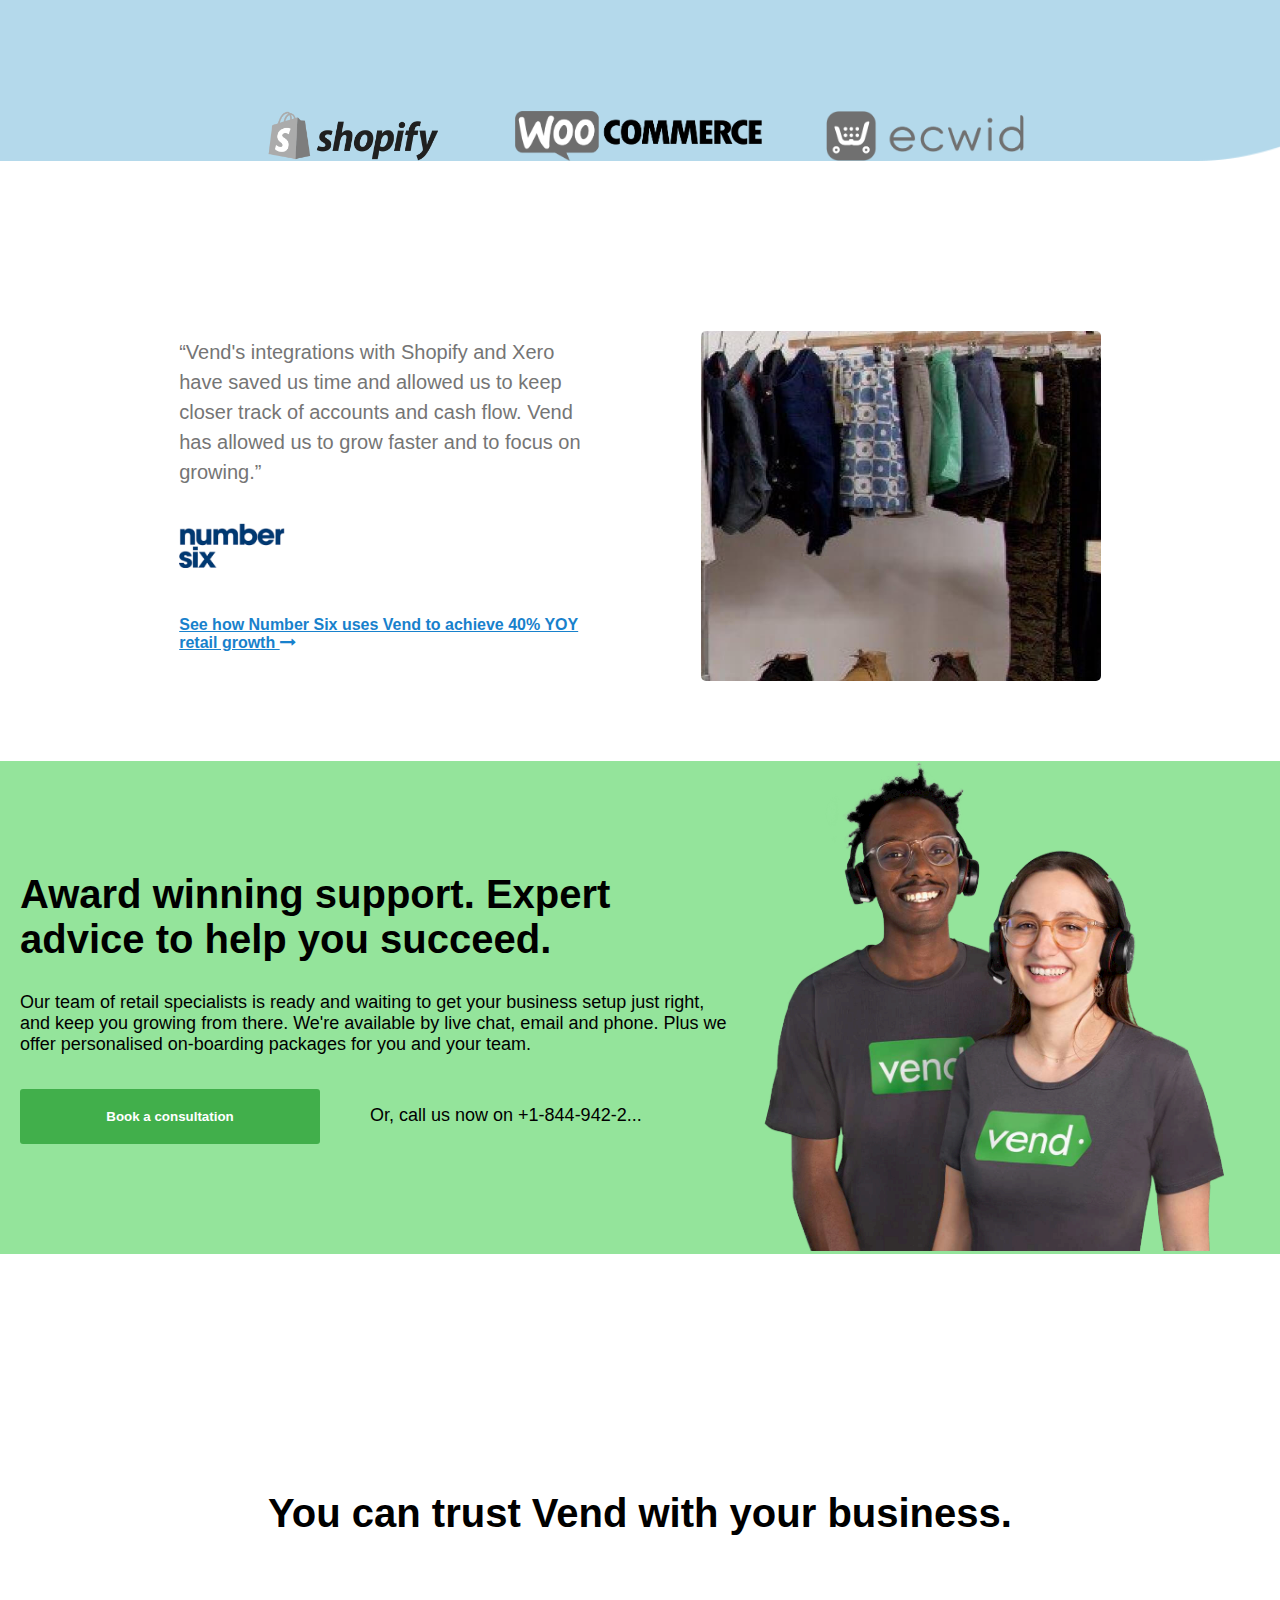
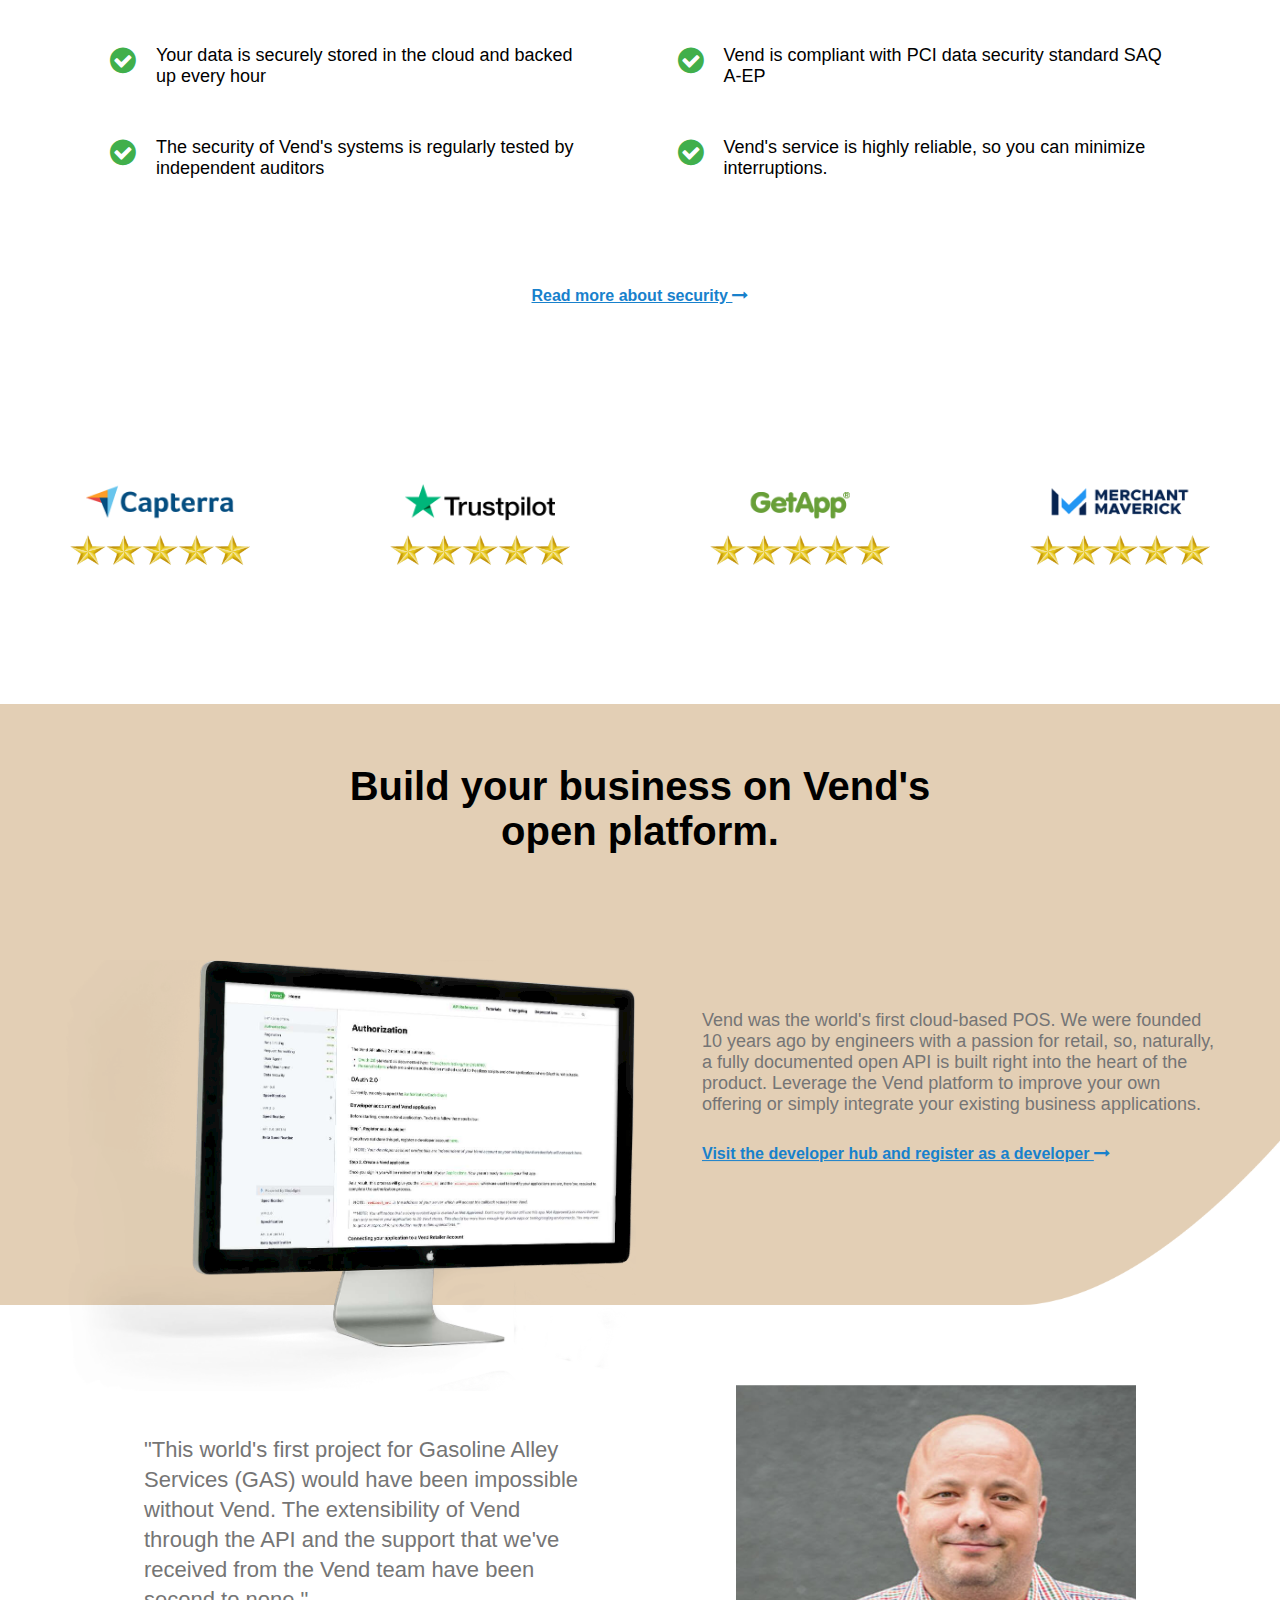
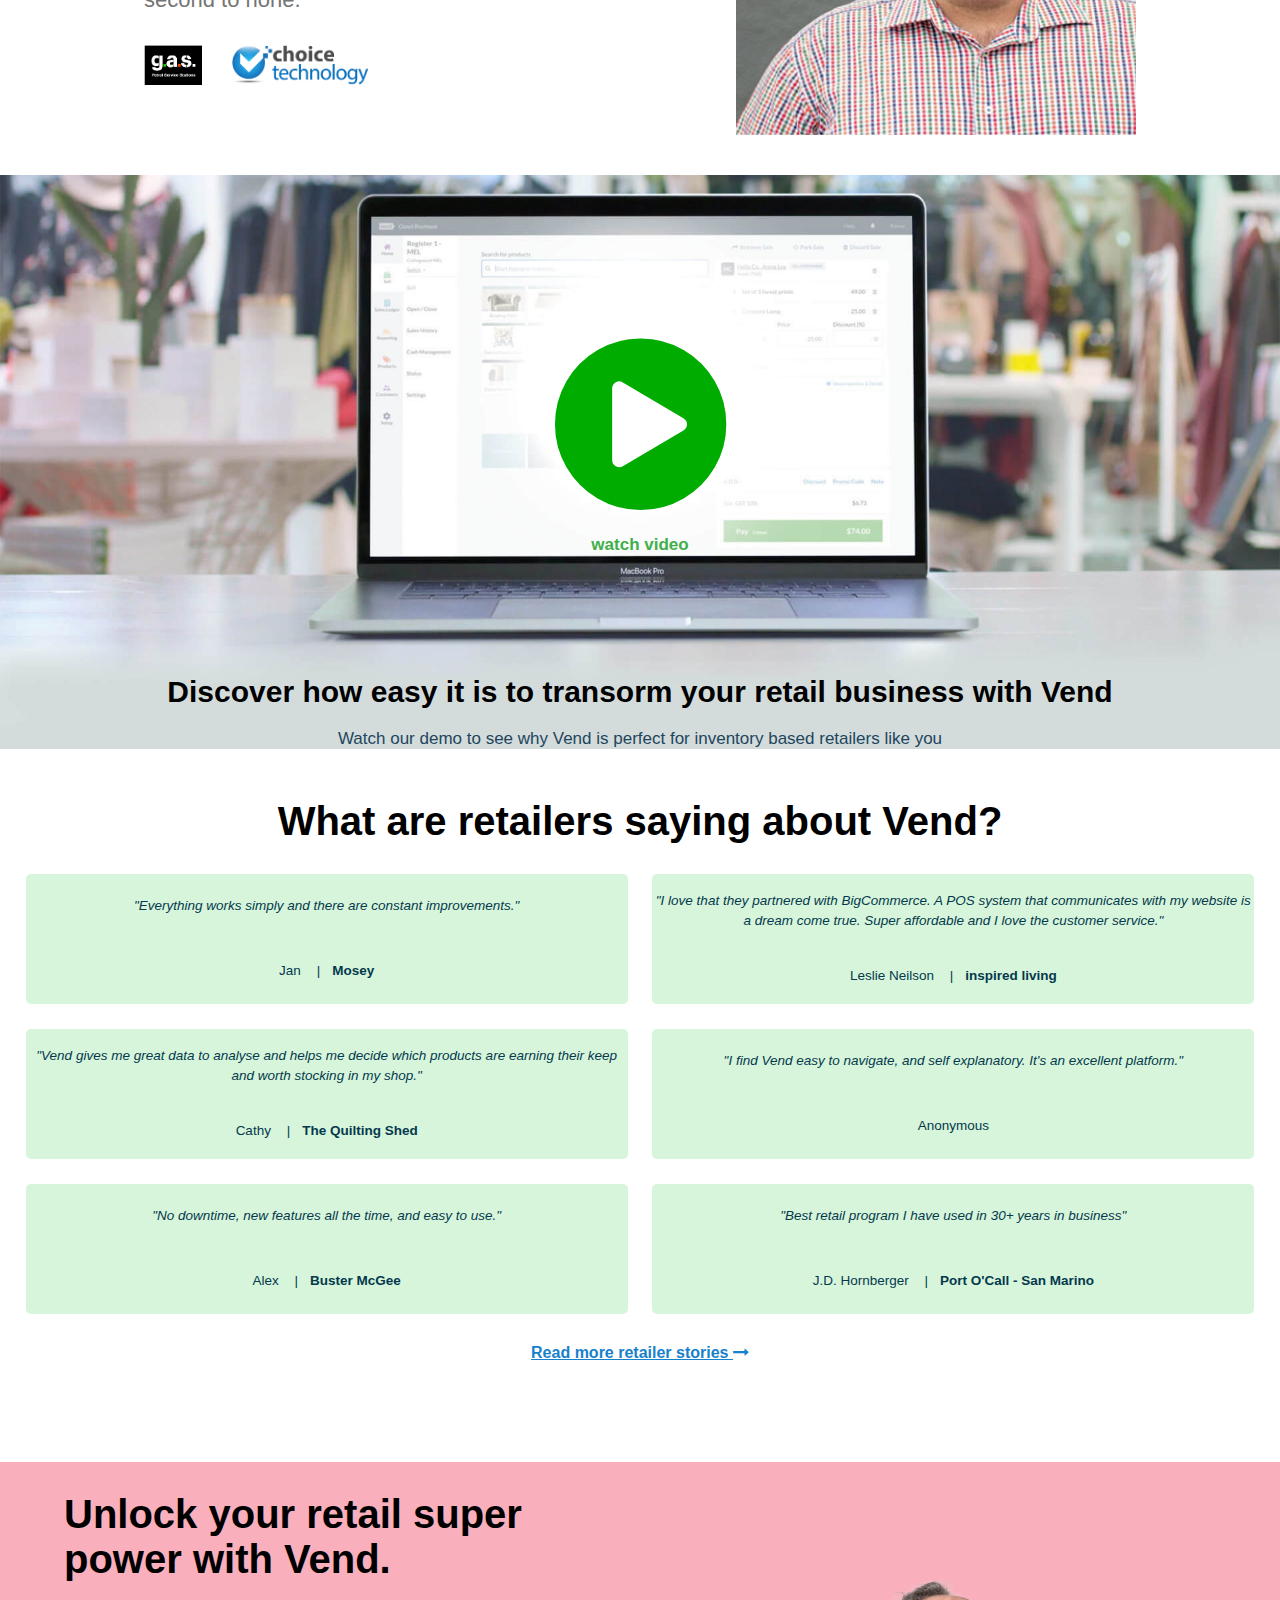
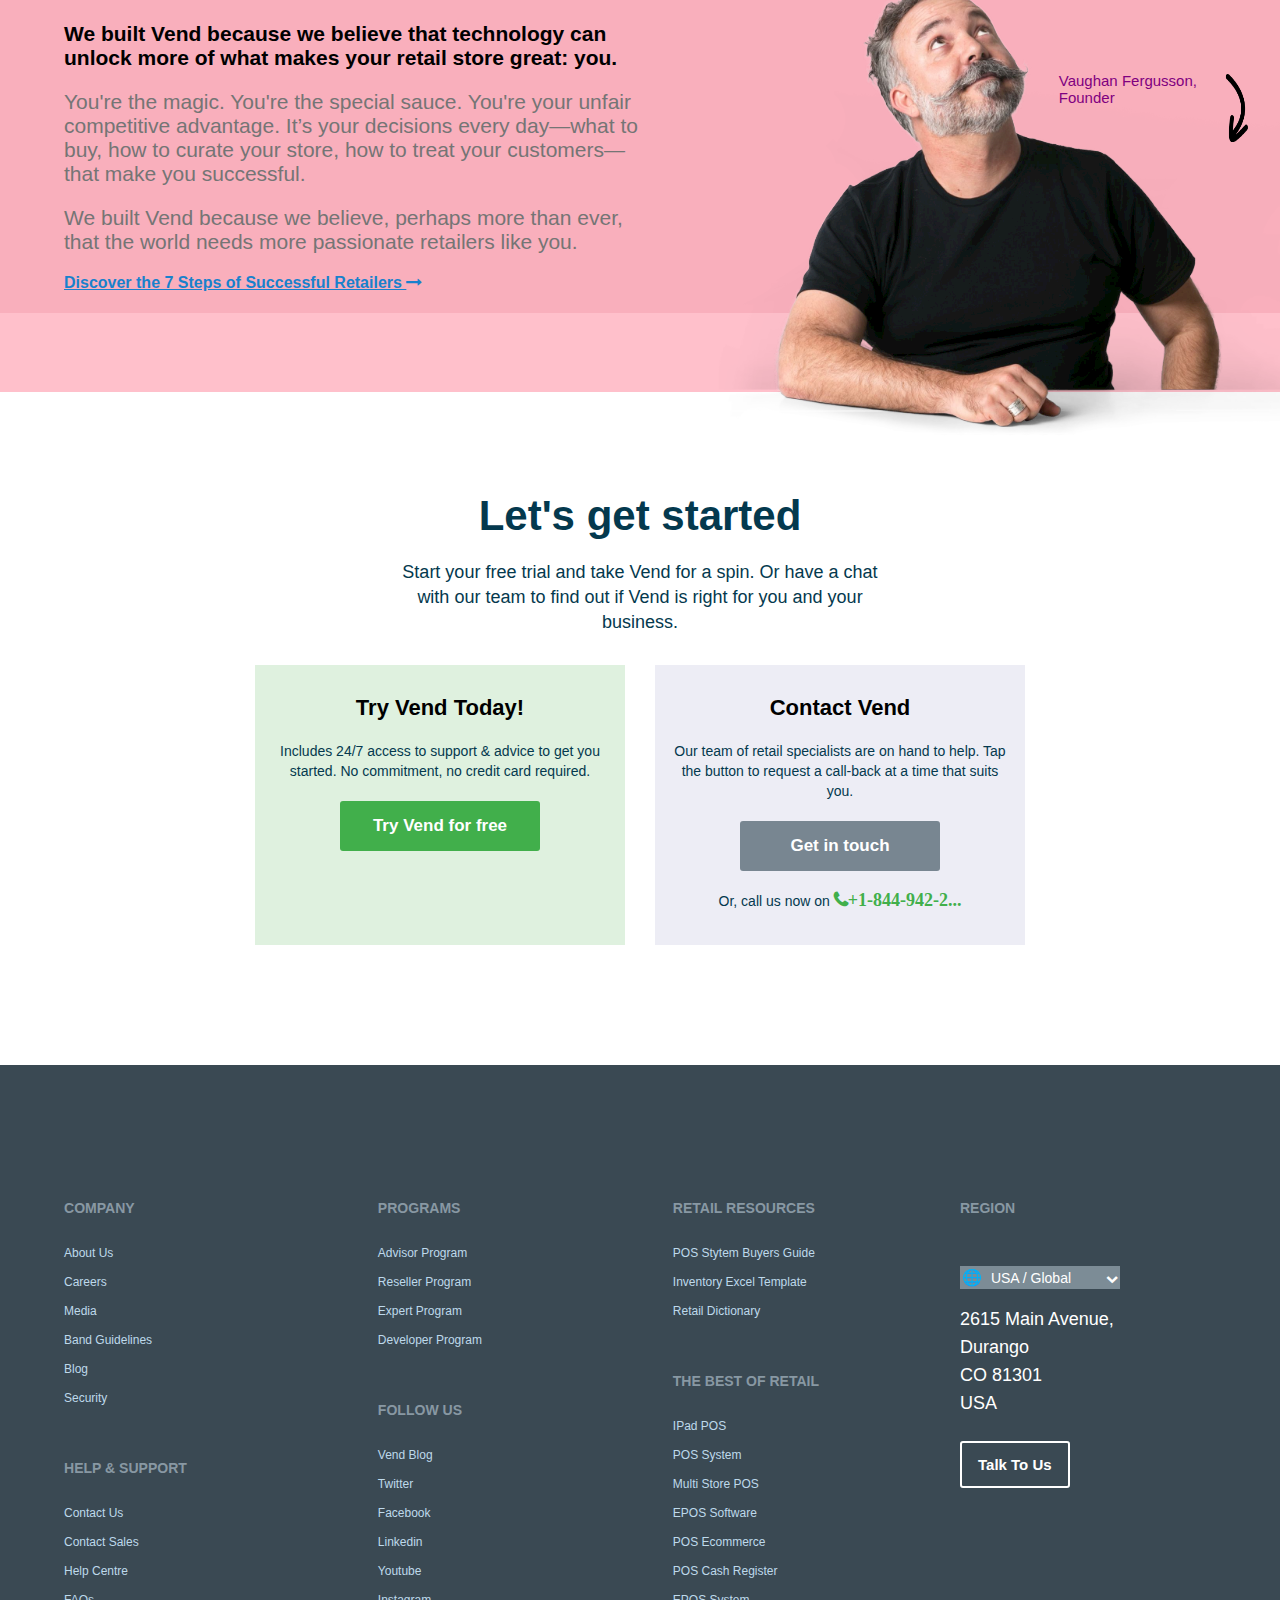
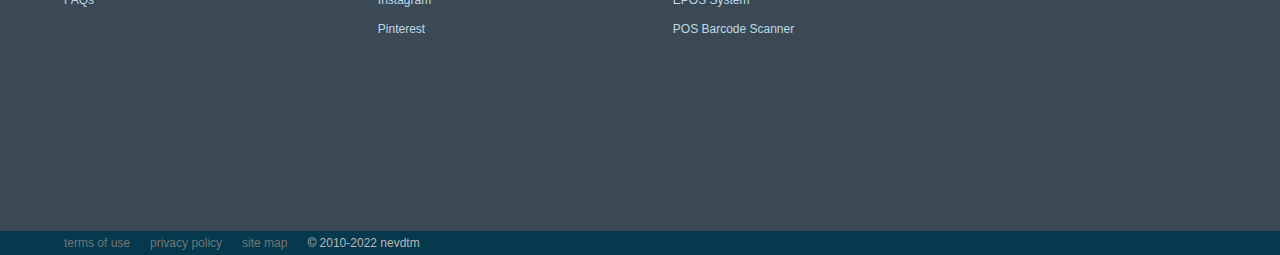
==== commit 1817f9e0: "mvp 2" ====
--- a/index.html
+++ b/index.html
@@ -19,7 +19,7 @@
                     <h3> Vend is officially Lightspeed! It's business as usual, only better. <a
                             href="https://www.vendhq.com/lightspeed">Learn More</a></h3>
                 </div>
-                <i class="fa fa-times" aria-hidden="true"></i>
+                <i class="fa fa-times" onclick="hideBb()"></i>
             </div>
             <section id="head">
                 <div class="head-left">
@@ -43,11 +43,21 @@
                                 <a href="https://www.vendhq.com/?_pcc=us-zWlSkuMRUDEC">
                                     <li><span>&#127760;</span>USA/Global</li>
                                 </a>
-                                <li><img src="images/icons/Flag_of_Australia.svg">Australia</li>
-                                <li><img src="images/icons/Flag_of_New_Zealand.svg">New Zealand</li>
-                                <li><img src="images/icons/Flag_of_South_Africa.svg">South Africa</li>
-                                <li><img src="images/icons/Flag_of_the_United_Kingdom.svg">United Kingdom</li>
-                                <li><span><i class="fa fa-globe"></i></span> Asia</li>
+                                <a href="https://www.vendhq.com/au/?_pcc=au-qDM5fPbHQvlV">
+                                    <li><img src="images/icons/Flag_of_Australia.svg">Australia</li>
+                                </a>
+                                <a href="https://www.vendhq.com/nz/?_pcc=nz-qDM5fPbHQvlV">
+                                    <li><img src="images/icons/Flag_of_New_Zealand.svg">New Zealand</li>
+                                </a>
+                                <a href="https://www.vendhq.com/za/?_pcc=za-qDM5fPbHQvlV">
+                                    <li><img src="images/icons/Flag_of_South_Africa.svg">South Africa</li>
+                                </a>
+                                <a href="https://www.vendhq.com/uk/?_pcc=uk-qDM5fPbHQvlV">
+                                    <li><img src="images/icons/Flag_of_the_United_Kingdom.svg">United Kingdom</li>
+                                </a>
+                                <a href="https://www.vendhq.com/asia/?_pcc=asia-qDM5fPbHQvlV">
+                                    <li><span><i class="fa fa-globe"></i></span> Asia</li>
+                                </a>
                             </ul>
                         </div>
                     </div>
@@ -780,10 +790,9 @@
                     <a class="blue-link" href="#">See how Vend can help you become an omnichannel retailer </a>
                 </div>
                 <div class="S10-bottom">
-                    <img height="100px" src="images/icons/Great-Yellow-Brick-Co-logo_200109_002110.png">
-                    <img height="100px" src="images/icons/Great-Yellow-Brick-Co-logo_200109_002110.png"
-                        id="woo-commerce">
-                    <img height="100px" src="images/icons/Great-Yellow-Brick-Co-logo_200109_002110.png" id="ecwid">
+                    <img height="50px" src="images/icons/Shopify_Logo.png">
+                    <img height="50px" src="images/icons/WooCommerce_logo.png" id="woo-commerce">
+                    <img height="50px" src="images/icons/Ecwid_Logo.png" id="ecwid">
                 </div>
             </div>
 
@@ -839,12 +848,12 @@
                 <ul class="trust-grid">
                     <li class="trust-reasons"><i class="fa fa-check-circle"></i> Your data is securely stored in the
                         cloud and backed up every hour</li>
-                    <li class="trust-reasons"><i class="fa fa-check-circle"></i> Your data is securely stored in the
-                        cloud and backed up every hour</li>
-                    <li class="trust-reasons"><i class="fa fa-check-circle"></i> Your data is securely stored in the
-                        cloud and backed up every hour</li>
-                    <li class="trust-reasons"><i class="fa fa-check-circle"></i> Your data is securely stored in the
-                        cloud and backed up every hour</li>
+                    <li class="trust-reasons"><i class="fa fa-check-circle"></i>Vend is compliant with PCI data security
+                        standard SAQ A-EP</li>
+                    <li class="trust-reasons"><i class="fa fa-check-circle"></i> The security of Vend's systems is
+                        regularly tested by independent auditors</li>
+                    <li class="trust-reasons"><i class="fa fa-check-circle"></i> Vend's service is highly reliable, so
+                        you can minimize interruptions.</li>
                 </ul>
 
                 <a href="#" class="blue-link">Read more about security <i class="fa fa-long-arrow-right"></i></a>
@@ -1015,21 +1024,33 @@
                             <h3 onclick="RFL1()" id="FDB1" class="remove-D1">company <i class="fa fa-chevron-down"></i>
                             </h3>
                             <ul id="FDL1" class="VS">
-                                <li>about us</li>
-                                <li>about us</li>
-                                <li>about us</li>
-                                <li>about us</li>
-                                <li>about us</li>
-                                <li>about us</li>
+                                <a href="https://www.vendhq.com/about-us">
+                                    <li>about us</li>
+                                </a>
+                                <a href="https://www.vendhq.com/careers">
+                                    <li>careers</li>
+                                </a>
+                                <a href="https://www.vendhq.com/media">
+                                    <li>media</li>
+                                </a>
+                                <a href="https://www.vendhq.com/vend-brand-guidelines">
+                                    <li>band guidelines</li>
+                                </a>
+                                <a href="https://www.vendhq.com/blog/">
+                                    <li>blog</li>
+                                </a>
+                                <a href="https://www.vendhq.com/security">
+                                    <li>security</li>
+                                </a>
                             </ul>
                         </div>
                         <div class="TF-items">
                             <h3 onclick="RFL2()" id="FDB2">help & support <i class="fa fa-chevron-down"></i></h3>
                             <ul id="FDL2" class="VS">
-                                <li>about us</li>
-                                <li>about us</li>
-                                <li>about us</li>
-                                <li>about us</li>
+                                <a href="https://www.vendhq.com/contact-locations"><li>contact us</li></a>
+                                <a href="https://www.vendhq.com/contact-sales"><li>contact sales</li></a>
+                                <a href="https://support.vendhq.com/hc/en-us?_ga=2.248193095.1129510293.1656250436-1351299249.1653922252"><li>help centre</li></a>
+                                <a href="https://www.vendhq.com/faq"><li>FAQs</li></a>
                             </ul>
                         </div>
                     </div>
@@ -1038,22 +1059,22 @@
                             <h3 onclick="RFL3()" id="FDB3" class="remove-D2">programs <i class="fa fa-chevron-down"></i>
                             </h3>
                             <ul id="FDL3" class="VS">
-                                <li>about us</li>
-                                <li>about us</li>
-                                <li>about us</li>
-                                <li>about us</li>
+                                <a href="https://www.vendhq.com/partners/advisors"><li>advisor program</li></a>
+                                <a href="https://www.vendhq.com/partners/resellers"><li>reseller program</li></a>
+                                <a href="https://www.vendhq.com/partners/experts"><li>expert program</li></a>
+                                <a href="https://www.vendhq.com/partners/developers"><li>developer program</li></a>
                             </ul>
                         </div>
                         <div class="TF-items">
                             <h3 onclick="RFL4()" id="FDB4">follow us <i class="fa fa-chevron-down"></i></h3>
                             <ul id="FDL4" class="VS">
-                                <li>about us</li>
-                                <li>about us</li>
-                                <li>about us</li>
-                                <li>about us</li>
-                                <li>about us</li>
-                                <li>about us</li>
-                                <li>about us</li>
+                                <a href=""><li>vend blog</li></a>
+                                <a href="https://twitter.com/vendhq"><li>twitter</li></a>
+                                <a href="https://www.facebook.com/Vend.POS"><li>facebook</li></a>
+                                <a href="https://www.linkedin.com/company/vendhq-com/"><li>linkedin</li></a>
+                                <a href="https://www.youtube.com/user/VendHQ"><li>youtube</li></a>
+                                <a href="https://www.instagram.com/vendhq/"><li>instagram</li></a>
+                                <a href="https://www.pinterest.nz/vendhq/"><li>pinterest</li></a>
                             </ul>
                         </div>
                     </div>
@@ -1062,22 +1083,22 @@
                             <h3 onclick="RFL5()" id="FDB5" class="remove-D3">retail resources <i
                                     class="fa fa-chevron-down"></i></h3>
                             <ul id="FDL5" class="VS">
-                                <li>about us</li>
-                                <li>about us</li>
-                                <li>about us</li>
+                                <a href="https://www.vendhq.com/pos-system-buyers-guide"><li>POS stytem buyers guide</li></a>
+                                <a href="https://www.vendhq.com/excel-inventory-template"><li>inventory excel template</li></a>
+                                <a href="https://www.vendhq.com/retail-dictionary"><li>retail dictionary</li></a>
                             </ul>
                         </div>
                         <div class="TF-items">
                             <h3 onclick="RFL6()" id="FDB6">the best of retail <i class="fa fa-chevron-down"></i></h3>
                             <ul id="FDL6" class="VS">
-                                <li>about us</li>
-                                <li>about us</li>
-                                <li>about us</li>
-                                <li>about us</li>
-                                <li>about us</li>
-                                <li>about us</li>
-                                <li>about us</li>
-                                <li>about us</li>
+                                <a href="https://www.vendhq.com/pos-system"><li><span>i</span>Pad POS</li></a>
+                                <a href="https://www.vendhq.com/pos-system"><li>POS system</li></a>
+                                <a href="https://www.vendhq.com/multi-store-pos"><li>multi store POS</li></a>
+                                <a href="https://www.vendhq.com/epos-software"><li>EPOS software</li></a>
+                                <a href="https://www.vendhq.com/tour/ecommerce-solutions"><li>POS Ecommerce</li></a>
+                                <a href="https://www.vendhq.com/online-cash-register-software"><li>POS cash register</li></a>
+                                <a href="https://www.vendhq.com/epos-system"><li>EPOS system</li></a>
+                                <a href="https://www.vendhq.com/scanner"><li>POS barcode scanner</li></a>
                             </ul>
                         </div>
                     </div>
@@ -1096,11 +1117,21 @@
                                 <a href="https://www.vendhq.com/?_pcc=us-zWlSkuMRUDEC">
                                     <li><span>&#127760;</span>USA/Global</li>
                                 </a>
-                                <li><img src="images/icons/Flag_of_Australia.svg">Australia</li>
-                                <li><img src="images/icons/Flag_of_New_Zealand.svg">New Zealand</li>
-                                <li><img src="images/icons/Flag_of_South_Africa.svg">South Africa</li>
-                                <li><img src="images/icons/Flag_of_the_United_Kingdom.svg">United Kingdom</li>
-                                <li><span><i class="fa fa-globe"></i></span> Asia</li>
+                                <a href="https://www.vendhq.com/au/?_pcc=au-qDM5fPbHQvlV">
+                                    <li><img src="images/icons/Flag_of_Australia.svg">Australia</li>
+                                </a>
+                                <a href="https://www.vendhq.com/nz/?_pcc=nz-qDM5fPbHQvlV">
+                                    <li><img src="images/icons/Flag_of_New_Zealand.svg">New Zealand</li>
+                                </a>
+                                <a href="https://www.vendhq.com/za/?_pcc=za-qDM5fPbHQvlV">
+                                    <li><img src="images/icons/Flag_of_South_Africa.svg">South Africa</li>
+                                </a>
+                                <a href="https://www.vendhq.com/uk/?_pcc=uk-qDM5fPbHQvlV">
+                                    <li><img src="images/icons/Flag_of_the_United_Kingdom.svg">United Kingdom</li>
+                                </a>
+                                <a href="https://www.vendhq.com/asia/?_pcc=asia-qDM5fPbHQvlV">
+                                    <li><span><i class="fa fa-globe"></i></span> Asia</li>
+                                </a>
                             </ul>
                         </div>
 
@@ -1127,5 +1158,6 @@
 <script src="scripts/functions.js"></script>
 <script src="scripts/slidingEvents.js"></script>
 <script src="scripts/footerFunctions.js"></script>
+<script src="scripts/hideBlack.js"></script>
 
 </html>--- a/styles/styleMain.css
+++ b/styles/styleMain.css
@@ -1,17 +1,16 @@
-
 #black-note {
   background-color: black;
   color: white;
   height: fit-content;
   padding: 10px;
   display: flex;
-  text-align: center;
-  align-items: center;
-  justify-content: center;
+  align-items: center;
+  text-align: center;
+  justify-content: space-between;
 }
 #black-note div {
   display: flex;
-  width: 50%;
+  margin-left: 28%;
 }
 #black-note a {
   color: white;
@@ -24,6 +23,7 @@
 .fa-times {
   border: 2px solid snow;
   border-radius: 20px;
+  cursor: pointer;
 }
 .patrons {
   margin-top: 30px;
@@ -154,7 +154,7 @@
 }
 button {
   border: none;
-  border-radius: 5px;
+  border-radius: 3px;
   color: white;
   font-weight: bold;
 }
@@ -876,13 +876,13 @@
 .S10-bottom {
   margin-top: 60px;
   display: flex;
-  width: 50%;
+  width: 70%;
   justify-content: space-evenly;
+  filter: grayscale(100%);
 }
 
 .num-six-img-link {
   width: 25%;
-  border: 1px solid;
 }
 
 #S12 {
@@ -1211,8 +1211,14 @@
 .con1 {
   background-color: rgba(200, 231, 200, 0.587);
 }
+.con1 a button{
+  background-color: #41af4b;
+}
 .con2 {
   background-color: rgba(192, 192, 219, 0.288);
+}
+.con2 a button{
+  background-color: #485b68b5;
 }
 .S16B-bottom div h2 {
   font-size: 22px;
@@ -1229,18 +1235,15 @@
   margin-top: 20px;
   width: 200px;
   font-size: 17px;
-  background-color: #1881cc;
 }
 
 footer {
   width: 100%;
-  border: 4px solid green;
   background-color: #3a4953;
 }
 .top-footer {
   color: white;
-  margin-top: 10vh;
-  border: 1px solid;
+  padding-top: 15vh;
   display: grid;
   grid-template-columns: 70% 20%;
   justify-content: center;
@@ -1268,6 +1271,9 @@
   text-transform: capitalize;
   color: #bed9eb;
   margin-bottom: 15px;
+}
+.TF-items ul li:hover{
+  color: white;
 }
 #D1,
 #D2,
@@ -1319,7 +1325,12 @@
   color: white;
 }
 #footer-C li{
-  margin-bottom: 15px;
+  padding-bottom: 15px;
+  display: flex;
+  align-items: center;
+}
+#footer-C li:hover{
+  background-color: #4c616e;
 }
 #footer-C img {
   height: 15px;
--- a/styles/responsiveMain.css
+++ b/styles/responsiveMain.css
@@ -162,6 +162,9 @@
 }
 
 @media screen and (max-width: 990px) {
+  #black-note div {
+    margin-left: 20%;
+  }
   .patrons-top {
     width: 75%;
   }
@@ -270,7 +273,7 @@
     width: 70%;
   }
   #woo-commerce {
-    margin-top: 120px;
+    margin-top: 80px;
   }
   .list-of-other-users {
     display: grid;
@@ -376,6 +379,9 @@
   }
 
   @media screen and (max-width: 769px) {
+    #black-note div {
+      margin-left: 7%;
+    }
     .hide1 {
       display: inline;
     }
@@ -621,14 +627,15 @@
       justify-content: flex-start;
     }
     #woo-commerce {
-      transform: translateX(-80px);
+      transform: translateX(-170px);
     }
     #ecwid {
-      transform: translateX(-70px);
+      transform: translateX(-190px);
     }
     .S12-left {
       width: 100%;
       padding: 70px;
+      transform: translate(15px);
     }
     .S12-right {
       display: none;
@@ -642,6 +649,9 @@
     #book button {
       width: 100%;
       margin-right: 0px;
+    }
+    .S13-top .blue-link{
+      margin-right: 50%;
     }
     .S13-top h1 {
       font-size: 40px;
